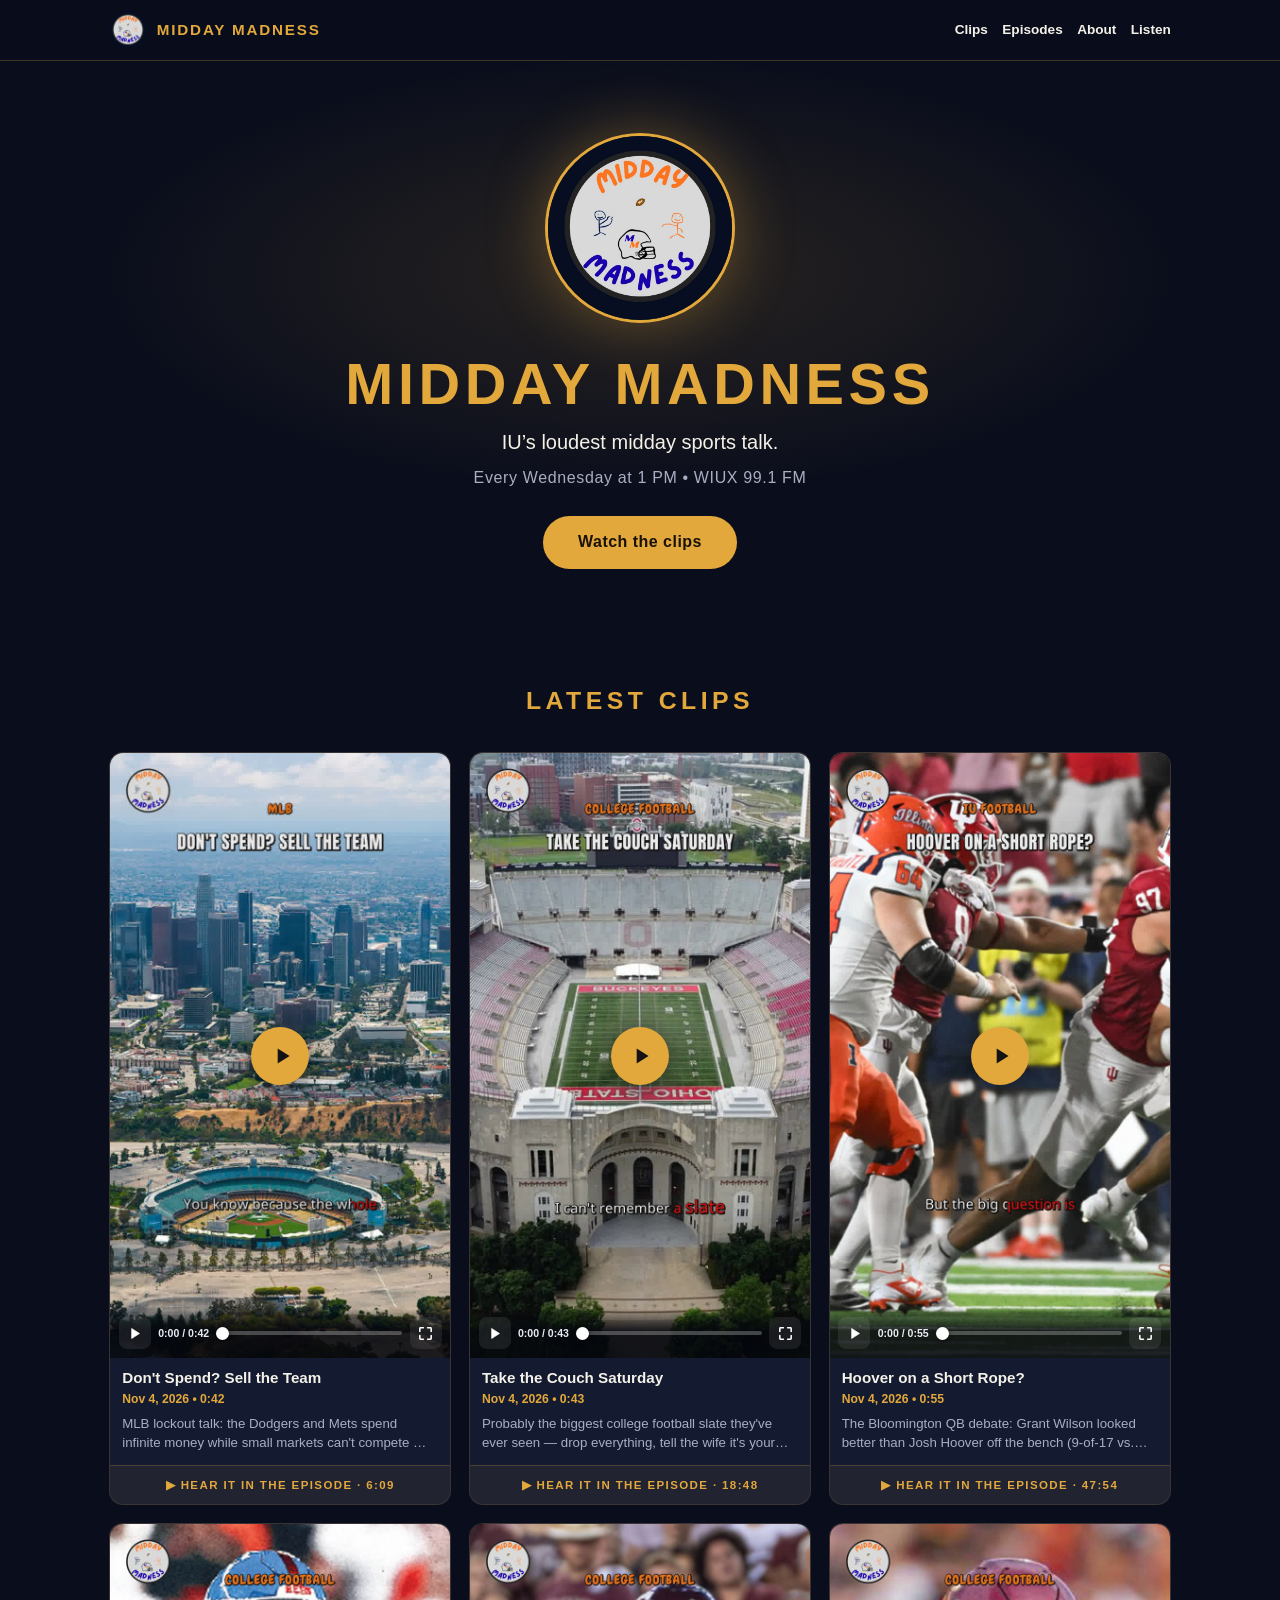
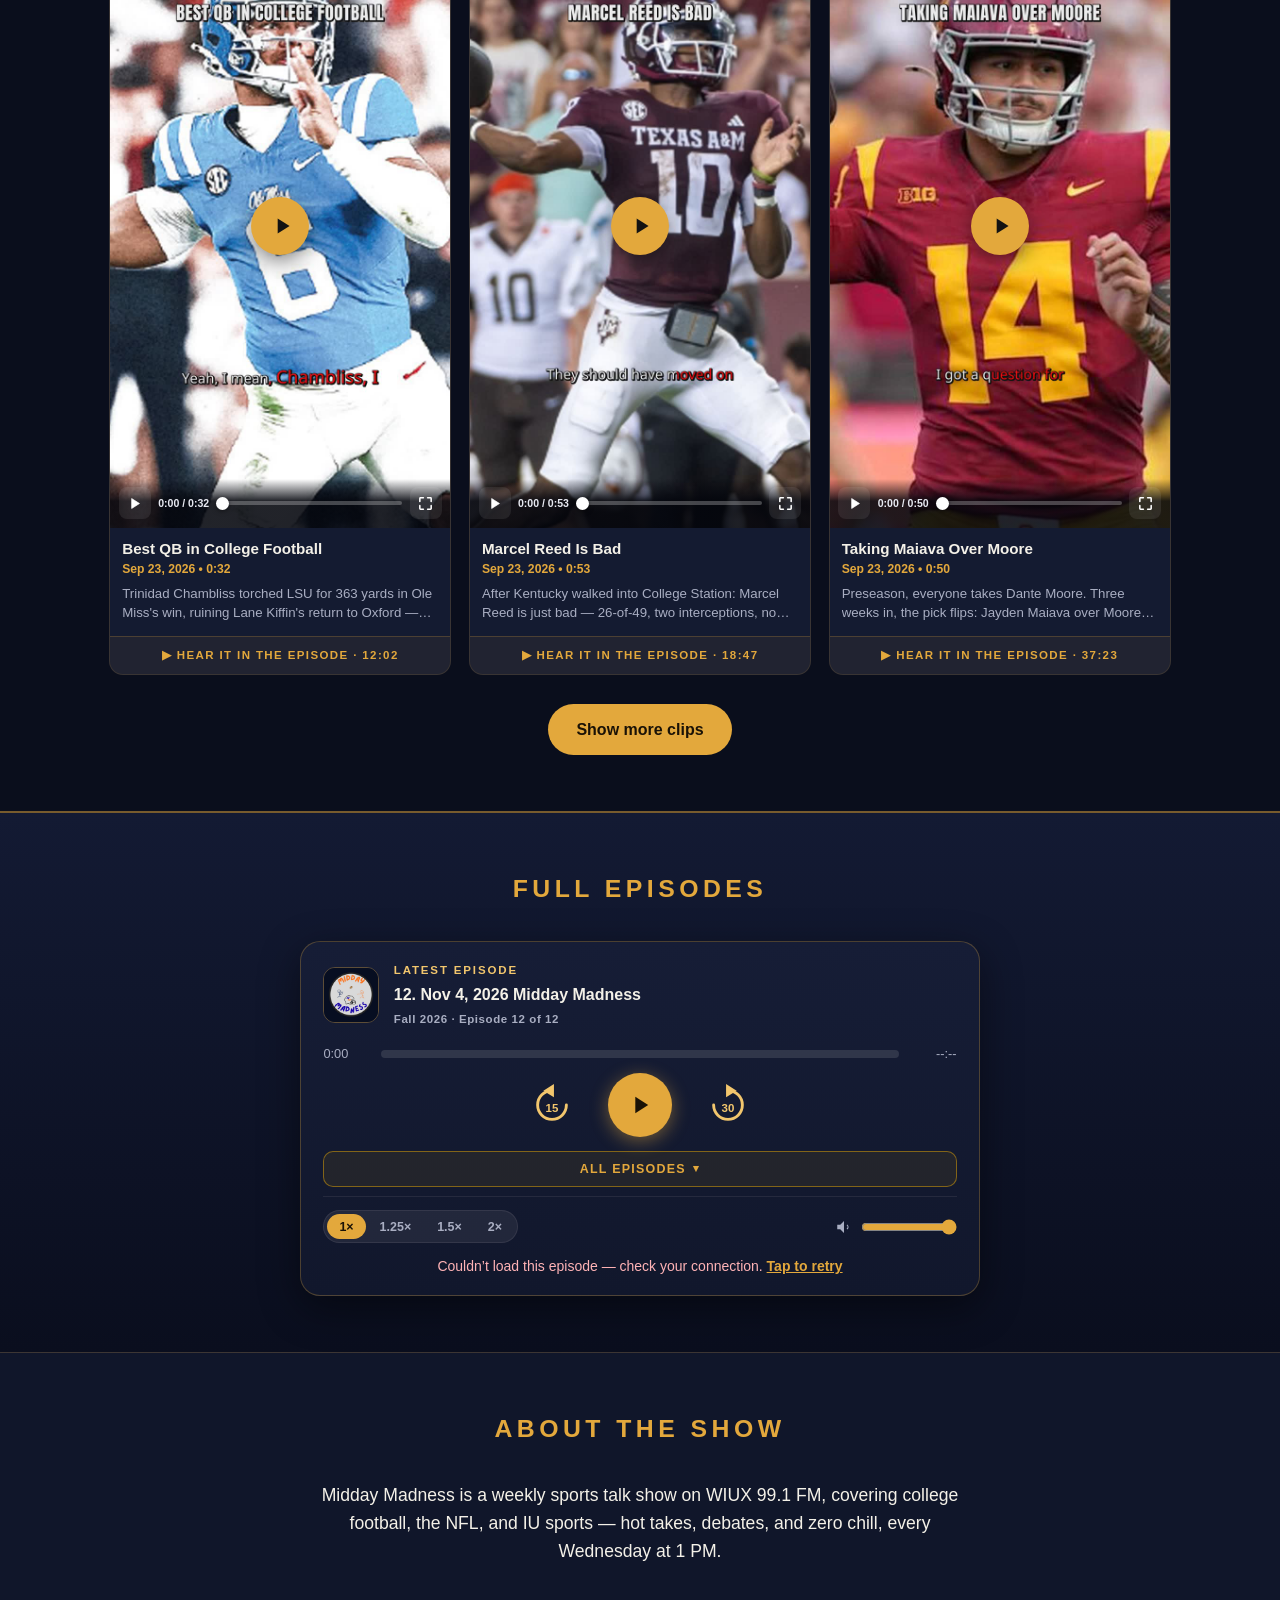
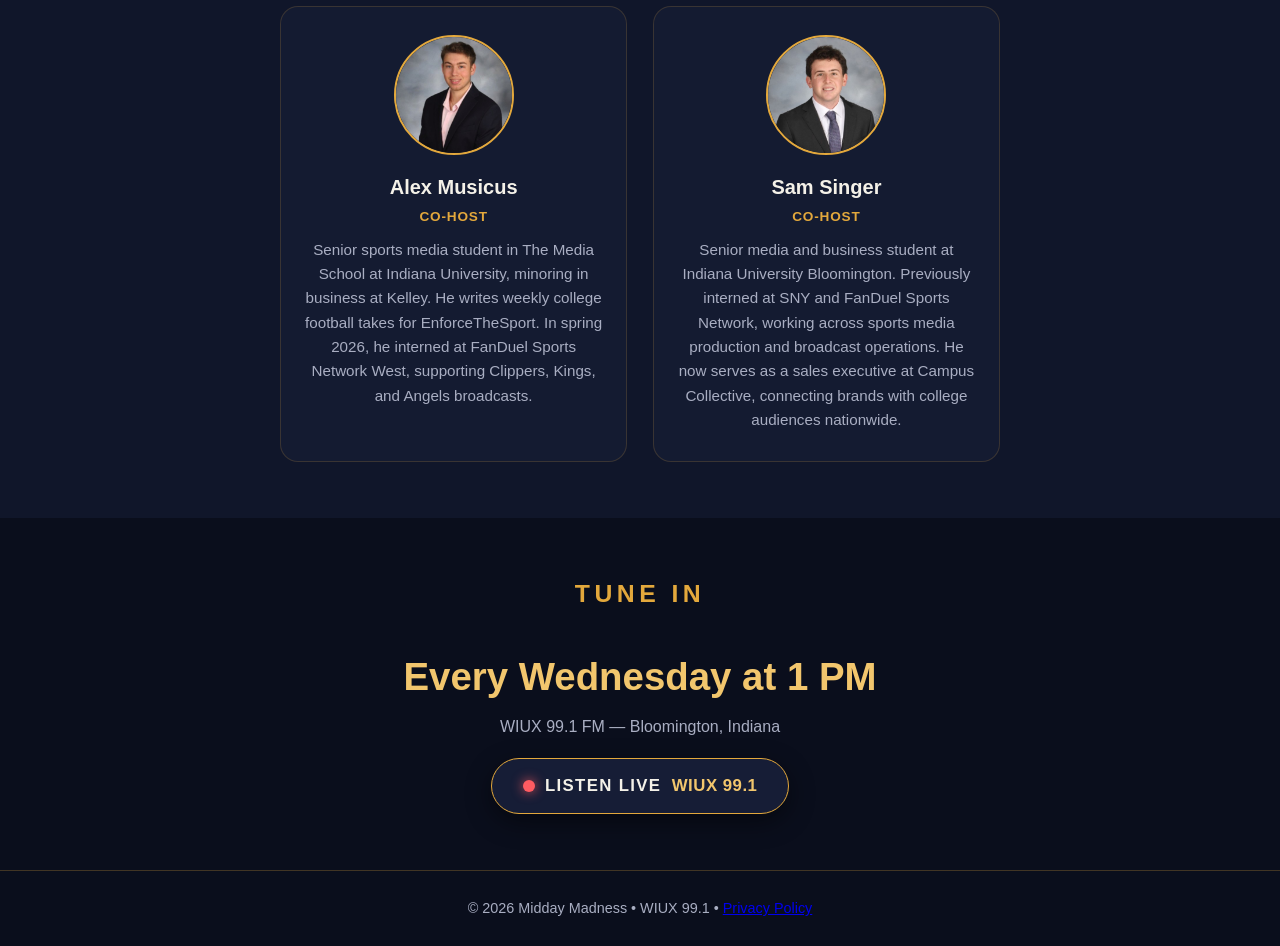
==== index.html @ 9b5592fe "Wire Oct 21 + Oct 28 episodes: player reaches 12 Encodes (56:06 / 55:34, decode-verified) added as e" ====
<!DOCTYPE html>
<html lang="en">
<head>
<meta charset="utf-8">
<meta name="viewport" content="width=device-width, initial-scale=1">
<title>Midday Madness — WIUX 99.1</title>
<meta name="description" content="Midday Madness: IU's midday sports talk show. Every Wednesday at 1 PM on WIUX 99.1 FM.">
<link rel="icon" type="image/jpeg" href="assets/logo.jpg">
<link rel="apple-touch-icon" href="assets/logo.jpg">
<meta name="theme-color" content="#0a0e1c">
<meta property="og:type" content="website">
<meta property="og:site_name" content="Midday Madness">
<meta property="og:title" content="Midday Madness — WIUX 99.1">
<meta property="og:description" content="IU's loudest midday sports talk. Every Wednesday at 1 PM on WIUX 99.1 FM. Watch the latest clips and hear the full episode.">
<meta property="og:url" content="https://midday-madness.vercel.app/">
<meta property="og:image" content="https://midday-madness.vercel.app/assets/og-card.jpg">
<meta property="og:image:width" content="1200">
<meta property="og:image:height" content="630">
<meta property="og:image:alt" content="Midday Madness logo">
<meta name="twitter:card" content="summary_large_image">
<meta name="twitter:title" content="Midday Madness — WIUX 99.1">
<meta name="twitter:description" content="IU's loudest midday sports talk. Every Wednesday at 1 PM on WIUX 99.1 FM.">
<meta name="twitter:image" content="https://midday-madness.vercel.app/assets/og-card.jpg">
<link rel="stylesheet" href="styles.css?v=20261110n">
</head>
<body class="has-banner">
<div id="live-banner" class="live-banner" hidden>
  <div class="live-banner-inner">
  <span class="live-dot" aria-hidden="true"></span>
  <span class="live-text"><strong id="live-banner-label">ON AIR NOW</strong><span id="live-banner-sub">Midday Madness is live — tap to listen</span></span>
  <a class="live-btn" href="live.html">Listen live</a>
  </div>
</div>
<header class="nav">
  <div class="nav-inner">
    <a class="brand" href="#top">
      <img src="assets/logo.jpg" alt="Midday Madness logo">
      <span>MIDDAY MADNESS</span>
    </a>
    <nav>
      <a href="#clips">Clips</a>
      <a href="#episode">Episodes</a>
      <a href="#about">About</a>
      <a href="#listen">Listen</a>
    </nav>
  </div>
</header>

<main id="top">
  <section id="live-hero" class="live-hero" hidden>
    <div class="live-hero-inner">
      <p class="live-kicker"><span class="live-dot" aria-hidden="true"></span><span id="live-hero-label">ON AIR NOW</span></p>
      <h2 id="live-hero-heading">Midday Madness is live</h2>
      <p id="live-hero-sub" class="live-sub">Wednesdays 1&ndash;2 PM ET on WIUX 99.1 FM.</p>
      <a class="listen-live" href="live.html">
        <span class="live-dot" aria-hidden="true"></span>Listen Live<span class="stn">WIUX 99.1</span>
      </a>
      <p class="live-cal"><a id="live-cal-link" href="https://calendar.google.com/calendar/render?action=TEMPLATE&text=Midday%20Madness%20LIVE" target="_blank" rel="noopener">Add Wednesdays 1 PM to your calendar</a></p>
    </div>
  </section>
  <section class="hero">
    <img class="hero-logo" src="assets/logo.jpg" alt="Midday Madness logo">
    <h1>MIDDAY MADNESS</h1>
    <p class="tagline">IU&rsquo;s loudest midday sports talk.</p>
    <p class="schedule">Every Wednesday at 1 PM &bull; WIUX 99.1 FM</p>
    <a class="cta" href="#clips">Watch the clips</a>
  </section>

  <section id="clips" class="clips">
    <h2>LATEST CLIPS</h2>
    <div class="clip-grid" id="clip-grid"></div>
    <p class="clips-empty" id="clips-empty" hidden>Clips are on their way &mdash; check back after Wednesday&rsquo;s show.</p>
    <button type="button" class="show-more" id="clips-more" hidden>Show more clips</button>
  </section>

  <section id="episode" class="episode">
    <h2>FULL EPISODES</h2>
    <div class="player" id="player">
      <audio id="player-audio" preload="metadata" src="assets/episodes/ep-2026-11-04.m4a"></audio>
      <div class="player-head">
        <img class="player-art" src="assets/logo.jpg" alt="Midday Madness logo">
        <div class="player-meta">
          <span class="player-kicker" id="player-kicker">Latest episode</span>
          <span class="player-title" id="player-title">12. Nov 4, 2026 Midday Madness</span>
          <span class="player-sub" id="player-sub">Fall 2026 &middot; Episode 12 of 12</span>
        </div>
      </div>
      <div class="player-scrub">
        <span class="player-time" id="player-current">0:00</span>
        <div class="player-bar" id="player-bar" role="slider" aria-label="Seek" aria-valuemin="0" aria-valuemax="100" aria-valuenow="0" tabindex="0">
          <div class="player-buffered" id="player-buffered"></div>
          <div class="player-progress" id="player-progress"></div>
        </div>
        <span class="player-time" id="player-duration">--:--</span>
      </div>
      <div class="player-controls">
        <button class="player-skip" id="player-back" aria-label="Back 15 seconds">
          <svg viewBox="0 0 48 48" aria-hidden="true">
            <path d="M24 9a15 15 0 1 0 15 15" fill="none" stroke="currentColor" stroke-width="3" stroke-linecap="round"/>
            <path d="M26 2l-11 7 11 7z" fill="currentColor"/>
            <text x="24" y="31" text-anchor="middle" font-size="12" font-weight="800" fill="currentColor">15</text>
          </svg>
        </button>
        <button class="player-play" id="player-toggle" aria-label="Play episode">
          <svg id="icon-play" viewBox="0 0 24 24" width="28" height="28" fill="currentColor"><path d="M8 5v14l11-7z"/></svg>
          <svg id="icon-pause" viewBox="0 0 24 24" width="28" height="28" fill="currentColor" style="display:none"><path d="M6 5h4v14H6zM14 5h4v14h-4z"/></svg>
        </button>
        <button class="player-skip" id="player-fwd" aria-label="Forward 30 seconds">
          <svg viewBox="0 0 48 48" aria-hidden="true">
            <path d="M24 9a15 15 0 1 1-15 15" fill="none" stroke="currentColor" stroke-width="3" stroke-linecap="round"/>
            <path d="M22 2l11 7-11 7z" fill="currentColor"/>
            <text x="24" y="31" text-anchor="middle" font-size="12" font-weight="800" fill="currentColor">30</text>
          </svg>
        </button>
      </div>
      <div class="ep-picker">
        <button type="button" class="ep-allbtn" id="ep-allbtn" aria-expanded="false" aria-controls="ep-sheet">All episodes <span class="ep-chev" aria-hidden="true">&#9662;</span></button>
        <div class="ep-sheet" id="ep-sheet" hidden></div>
      </div>
      <div class="player-tools">
        <div class="player-speeds" role="group" aria-label="Playback speed">
          <button type="button" data-speed="1" class="is-active">1&times;</button>
          <button type="button" data-speed="1.25">1.25&times;</button>
          <button type="button" data-speed="1.5">1.5&times;</button>
          <button type="button" data-speed="2">2&times;</button>
        </div>
        <label class="player-volume">
          <svg viewBox="0 0 24 24" width="18" height="18" fill="currentColor" aria-hidden="true"><path d="M3 9v6h4l5 5V4L7 9H3z"/><path d="M16.5 8.6a4.5 4.5 0 0 1 0 6.8l-1-1.2a2.9 2.9 0 0 0 0-4.4l1-1.2z"/></svg>
          <input type="range" id="player-vol" min="0" max="100" value="100" aria-label="Volume">
        </label>
      </div>
      <p class="player-error" id="player-error" hidden>Couldn&rsquo;t load this episode &mdash; check your connection. <button type="button" id="player-retry">Tap to retry</button></p>
    </div>
  </section>

  <section id="about" class="about">
    <h2>ABOUT THE SHOW</h2>
    <p class="about-lede">Midday Madness is a weekly sports talk show on WIUX 99.1 FM, covering college
    football, the NFL, and IU sports &mdash; hot takes, debates, and zero chill, every Wednesday at 1 PM.</p>
    <div class="hosts">
      <div class="host">
        <img class="host-photo" loading="lazy" decoding="async" src="assets/alex-headshot.jpg" alt="Alex Musicus">
        <h3><a class="host-link" href="https://www.linkedin.com/in/alexander-musicus" target="_blank" rel="noopener">Alex Musicus</a></h3>
        <p class="role">Co-host</p>
        <p class="bio">Senior sports media student in The Media School at Indiana University, minoring in business at Kelley. He writes weekly college football takes for EnforceTheSport. In spring 2026, he interned at FanDuel Sports Network West, supporting Clippers, Kings, and Angels broadcasts.</p>
      </div>
      <div class="host">
        <img class="host-photo" loading="lazy" decoding="async" src="assets/sam-headshot.jpg" alt="Sam Singer">
        <h3><a class="host-link" href="https://www.linkedin.com/in/samuelsinger1029" target="_blank" rel="noopener">Sam Singer</a></h3>
        <p class="role">Co-host</p>
        <p class="bio">Senior media and business student at Indiana University Bloomington. Previously interned at SNY and FanDuel Sports Network, working across sports media production and broadcast operations. He now serves as a sales executive at Campus Collective, connecting brands with college audiences nationwide.</p>
      </div>
    </div>
  </section>

  <section id="listen" class="listen">
    <h2>TUNE IN</h2>
    <p class="big">Every Wednesday at 1 PM</p>
    <p>WIUX 99.1 FM &mdash; Bloomington, Indiana</p>
    <a class="listen-live" href="live.html">
      <span class="live-dot" aria-hidden="true"></span>Listen Live<span class="stn">WIUX 99.1</span>
    </a>
  </section>
</main>

<footer>
  <p>&copy; 2026 Midday Madness &bull; WIUX 99.1 &bull; <a href="privacy.html">Privacy Policy</a></p>
</footer>
<script>
/* ---------- live show mode: countdown from midnight, live 1:00-2:00 PM ET Wednesdays ---------- */
(function () {
  var SHOW_TZ = 'America/Indiana/Indianapolis';
  // Manual override for weeks with no show (holidays, breaks): set true to force
  // live mode on, false to force it off, or leave null for automatic.
  var LIVE_OVERRIDE = null;

  var preview = new URLSearchParams(location.search).get('preview'); // ?preview=live | ?preview=soon
  var banner = document.getElementById('live-banner');
  var hero = document.getElementById('live-hero');
  var bannerLabel = document.getElementById('live-banner-label');
  var bannerSub = document.getElementById('live-banner-sub');
  var heroLabel = document.getElementById('live-hero-label');
  var heroSub = document.getElementById('live-hero-sub');
  var heroHeading = document.getElementById('live-hero-heading');
  var calLink = document.getElementById('live-cal-link');
  var baseTitle = document.title;

  // Point the calendar link at the upcoming show Wednesday (1-2 PM ET), so the
  // date never goes stale. Today counts if it's Wednesday before 2 PM ET.
  (function buildCalLink() {
    if (!calLink) return;
    function etParts(d, opts) {
      var out = {};
      var o = { timeZone: SHOW_TZ, hour12: false };
      for (var k in opts) o[k] = opts[k];
      new Intl.DateTimeFormat('en-US', o).formatToParts(d).forEach(function (p) { out[p.type] = p.value; });
      return out;
    }
    function pad(n) { return (n < 10 ? '0' : '') + n; }
    var target = null, nowMs = Date.now();
    for (var k = 0; k < 8; k++) {
      var cand = new Date(nowMs + k * 86400000);
      var p = etParts(cand, { weekday: 'short', hour: 'numeric', minute: 'numeric' });
      var mins = parseInt(p.hour, 10) * 60 + parseInt(p.minute, 10);
      if (p.weekday === 'Wed' && (k > 0 || mins < 14 * 60)) {
        var ymd = etParts(cand, { year: 'numeric', month: '2-digit', day: '2-digit' });
        target = { y: +ymd.year, m: +ymd.month, d: +ymd.day };
        break;
      }
    }
    if (!target) return;
    // 1 PM ET wall clock -> UTC, accounting for EDT/EST on that date
    var guess = Date.UTC(target.y, target.m - 1, target.d, 17, 0, 0);
    var tp = etParts(new Date(guess), { year: 'numeric', month: '2-digit', day: '2-digit', hour: 'numeric', minute: 'numeric', second: 'numeric' });
    var asUtc = Date.UTC(+tp.year, +tp.month - 1, +tp.day, (+tp.hour) % 24, +tp.minute, +tp.second);
    var offMin = Math.round((asUtc - guess) / 60000);
    var startMs = Date.UTC(target.y, target.m - 1, target.d, 13, 0, 0) - offMin * 60000;
    function fmt(ms) {
      var d = new Date(ms);
      return d.getUTCFullYear() + pad(d.getUTCMonth() + 1) + pad(d.getUTCDate()) +
        'T' + pad(d.getUTCHours()) + pad(d.getUTCMinutes()) + '00Z';
    }
    calLink.href = 'https://calendar.google.com/calendar/render?action=TEMPLATE' +
      '&text=' + encodeURIComponent('Midday Madness LIVE') +
      '&dates=' + fmt(startMs) + '/' + fmt(startMs + 3600000) +
      '&recur=' + encodeURIComponent('RRULE:FREQ=WEEKLY;BYDAY=WE') +
      '&ctz=' + encodeURIComponent(SHOW_TZ) +
      '&details=' + encodeURIComponent("IU's midday sports talk, live on WIUX 99.1 FM.") +
      '&location=' + encodeURIComponent('https://midday-madness.vercel.app');
  })();

  function showParts(d) {
    var out = {};
    new Intl.DateTimeFormat('en-US', {
      timeZone: SHOW_TZ, weekday: 'short', hour: 'numeric', minute: 'numeric', hour12: false
    }).formatToParts(d).forEach(function (p) { out[p.type] = p.value; });
    return { weekday: out.weekday, minutes: parseInt(out.hour, 10) * 60 + parseInt(out.minute, 10) };
  }

  function currentState() {
    if (preview === 'live') return 'live';
    if (preview === 'soon') return 'soon';
    if (LIVE_OVERRIDE === true) return 'live';
    if (LIVE_OVERRIDE === false) return 'off';
    var t = showParts(new Date());
    if (t.weekday !== 'Wed') return 'off';
    if (t.minutes >= 13 * 60 && t.minutes < 14 * 60) return 'live'; // 1:00-2:00 PM ET
    if (t.minutes < 13 * 60) return 'soon';                        // midnight-1:00 PM ET countdown
    return 'off';
  }

  function apply() {
    var s = currentState();
    var on = s !== 'off';
    document.body.classList.toggle('live-now', s === 'live');
    document.body.classList.toggle('live-soon', s === 'soon');
    banner.hidden = !on;
    hero.hidden = !on;
    // Keep the sticky nav below the sticky banner while scrolling.
    var h = 0;
    if (on) { h = Math.ceil(banner.getBoundingClientRect().height); }
    document.documentElement.style.setProperty('--live-banner-h', h + 'px');
    if (s === 'live') {
      bannerLabel.textContent = 'ON AIR NOW';
      bannerSub.textContent = 'Midday Madness is live until 2 PM ET \u2014 tap to listen';
      heroLabel.textContent = 'ON AIR NOW';
      heroHeading.textContent = 'Midday Madness is live';
      heroSub.textContent = 'Midday Madness is live until 2 PM ET on WIUX 99.1 FM.';
      document.title = '\u25CF LIVE: ' + baseTitle;
    } else if (s === 'soon') {
      var totalMins = Math.max(1, 13 * 60 - showParts(new Date()).minutes);
      var hrs = Math.floor(totalMins / 60), mins = totalMins % 60;
      var when = hrs > 0 ? hrs + ' hr ' + mins + ' min' : totalMins + ' minutes';
      bannerLabel.textContent = 'LIVE IN ' + when.toUpperCase();
      bannerSub.textContent = 'Midday Madness on WIUX 99.1 FM';
      heroLabel.textContent = 'STARTING SOON';
      heroHeading.textContent = 'Midday Madness starts soon';
      heroSub.innerHTML = 'Midday Madness goes live <strong>in ' + when + '</strong> on WIUX 99.1 FM.';
      document.title = 'Live in ' + when + ': ' + baseTitle;
    } else {
      document.title = baseTitle;
    }
  }

  apply();
  setInterval(apply, 30000);
  window.addEventListener('resize', apply);
  window.addEventListener('load', apply);
})();
</script>
<script>
// One sound at a time: whenever any clip or the episode player starts,
// pause everything else on the page so two streams never overlap.
document.addEventListener('play', function (e) {
  var started = e.target;
  if (!started || (started.tagName !== 'AUDIO' && started.tagName !== 'VIDEO')) return;
  var media = document.querySelectorAll('audio, video');
  for (var i = 0; i < media.length; i++) {
    if (media[i] !== started && !media[i].paused) {
      try { media[i].pause(); } catch (err) {}
    }
  }
}, true);
</script>
<script>
(function () {
  var audio = document.getElementById('player-audio');
  var toggle = document.getElementById('player-toggle');
  var iconPlay = document.getElementById('icon-play');
  var iconPause = document.getElementById('icon-pause');
  var bar = document.getElementById('player-bar');
  var progress = document.getElementById('player-progress');
  var buffered = document.getElementById('player-buffered');
  var cur = document.getElementById('player-current');
  var dur = document.getElementById('player-duration');
  var back = document.getElementById('player-back');
  var fwd = document.getElementById('player-fwd');
  var speedBtns = document.querySelectorAll('.player-speeds button');
  var vol = document.getElementById('player-vol');

  function fmt(s) {
    if (!isFinite(s) || s < 0) return '--:--';
    s = Math.floor(s);
    var m = Math.floor(s / 60), h = Math.floor(m / 60);
    m = m % 60; s = s % 60;
    var mm = (h ? m : m) + '', ss = (s < 10 ? '0' : '') + s;
    return (h ? h + ':' + (m < 10 ? '0' : '') + m : m) + ':' + ss;
  }
  function setPlaying(playing) {
    iconPlay.style.display = playing ? 'none' : '';
    iconPause.style.display = playing ? '' : 'none';
    toggle.setAttribute('aria-label', playing ? 'Pause episode' : 'Play episode');
  }
  toggle.addEventListener('click', function () {
    if (audio.paused) { audio.play(); } else { audio.pause(); }
  });
  audio.addEventListener('play', function () { setPlaying(true); });
  audio.addEventListener('pause', function () { setPlaying(false); });
  audio.addEventListener('loadedmetadata', function () {
    dur.textContent = fmt(audio.duration);
    bar.setAttribute('aria-valuemax', Math.round(audio.duration));
  });
  audio.addEventListener('timeupdate', function () {
    if (!audio.duration) return;
    var pct = (audio.currentTime / audio.duration) * 100;
    progress.style.width = pct + '%';
    bar.style.setProperty('--knob', pct + '%');
    bar.setAttribute('aria-valuenow', Math.round(audio.currentTime));
    cur.textContent = fmt(audio.currentTime);
  });
  audio.addEventListener('progress', function () {
    if (!audio.duration) return;
    try {
      var b = audio.buffered;
      if (b.length) buffered.style.width = (b.end(b.length - 1) / audio.duration * 100) + '%';
    } catch (e) {}
  });
  function seek(clientX) {
    var r = bar.getBoundingClientRect();
    var ratio = Math.min(1, Math.max(0, (clientX - r.left) / r.width));
    if (audio.duration) audio.currentTime = ratio * audio.duration;
  }
  var scrubbing = false;
  bar.addEventListener('pointerdown', function (e) { scrubbing = true; bar.setPointerCapture(e.pointerId); seek(e.clientX); });
  bar.addEventListener('pointermove', function (e) { if (scrubbing) seek(e.clientX); });
  bar.addEventListener('pointerup', function () { scrubbing = false; });
  bar.addEventListener('keydown', function (e) {
    if (!audio.duration) return;
    if (e.key === 'ArrowRight') audio.currentTime = Math.min(audio.duration, audio.currentTime + 15);
    if (e.key === 'ArrowLeft') audio.currentTime = Math.max(0, audio.currentTime - 15);
  });
  back.addEventListener('click', function () { audio.currentTime = Math.max(0, audio.currentTime - 15); });
  fwd.addEventListener('click', function () {
    if (audio.duration) audio.currentTime = Math.min(audio.duration, audio.currentTime + 30);
  });
  speedBtns.forEach(function (btn) {
    btn.addEventListener('click', function () {
      audio.playbackRate = parseFloat(btn.getAttribute('data-speed'));
      speedBtns.forEach(function (b) { b.classList.toggle('is-active', b === btn); });
    });
  });
  if (vol) vol.addEventListener('input', function () { audio.volume = vol.value / 100; });
})();
</script>
<script>
/* ---------- Phase 5 polish: lock-screen seek actions, loading/error states, keyboard ---------- */
(function () {
  var audio = document.getElementById('player-audio');
  var player = document.getElementById('player');
  var errEl = document.getElementById('player-error');
  var retry = document.getElementById('player-retry');
  if (!audio) return;

  if ('mediaSession' in navigator) {
    var setHandler = function (action, fn) { try { navigator.mediaSession.setActionHandler(action, fn); } catch (e) {} };
    setHandler('play', function () { var p = audio.play(); if (p && p.catch) p.catch(function () {}); });
    setHandler('pause', function () { audio.pause(); });
    setHandler('seekbackward', function (d) { audio.currentTime = Math.max(0, audio.currentTime - ((d && d.seekOffset) || 10)); });
    setHandler('seekforward', function (d) { if (audio.duration) audio.currentTime = Math.min(audio.duration, audio.currentTime + ((d && d.seekOffset) || 10)); });
    setHandler('seekto', function (d) { if (d && typeof d.seekTime === 'number') { try { audio.currentTime = d.seekTime; } catch (e) {} } });
    var lastPos = 0;
    audio.addEventListener('timeupdate', function () {
      var now = Date.now();
      if (now - lastPos < 1000 || !audio.duration || !isFinite(audio.duration)) return;
      lastPos = now;
      try {
        navigator.mediaSession.setPositionState({
          duration: audio.duration,
          playbackRate: audio.playbackRate,
          position: Math.max(0, Math.min(audio.currentTime, audio.duration))
        });
      } catch (e) {}
    });
  }

  function loading(on) { if (player) player.classList.toggle('is-loading', !!on); }
  audio.addEventListener('waiting', function () { loading(true); });
  audio.addEventListener('seeking', function () { loading(true); });
  audio.addEventListener('playing', function () { loading(false); if (errEl) errEl.hidden = true; });
  audio.addEventListener('canplay', function () { loading(false); });
  audio.addEventListener('pause', function () { loading(false); });
  audio.addEventListener('error', function () { loading(false); if (errEl) errEl.hidden = false; }, true);
  if (retry) retry.addEventListener('click', function () {
    if (errEl) errEl.hidden = true;
    var t = audio.currentTime || 0;
    try { audio.load(); } catch (e) {}
    audio.addEventListener('loadedmetadata', function h() {
      audio.removeEventListener('loadedmetadata', h);
      try { audio.currentTime = t; } catch (e) {}
      var p = audio.play(); if (p && p.catch) p.catch(function () {});
    });
  });

  var playerVisible = true;
  if ('IntersectionObserver' in window && player) {
    playerVisible = false;
    new IntersectionObserver(function (es) { playerVisible = es[0].isIntersecting; }, { threshold: 0.2 }).observe(player);
  }
  document.addEventListener('keydown', function (e) {
    if (!playerVisible || e.metaKey || e.ctrlKey || e.altKey) return;
    var t = e.target;
    if (!t || t.tagName === 'INPUT' || t.tagName === 'TEXTAREA' || t.tagName === 'SELECT' || t.isContentEditable) return;
    if (t.id === 'player-bar') return; /* the scrub bar keeps its own arrow keys */
    if (e.key === ' ' && t.tagName !== 'BUTTON' && t.tagName !== 'A') {
      e.preventDefault();
      if (audio.paused) { var p = audio.play(); if (p && p.catch) p.catch(function () {}); } else audio.pause();
    } else if (e.key === 'ArrowRight' && audio.duration) {
      e.preventDefault();
      audio.currentTime = Math.min(audio.duration, audio.currentTime + 10);
    } else if (e.key === 'ArrowLeft') {
      e.preventDefault();
      audio.currentTime = Math.max(0, audio.currentTime - 10);
    }
  });
})();
</script>
<script>
/* ---------- Phase 1: data-driven clips grid + jump-to-moment ---------- */
(function () {
  var PAGE = 6;
  var grid = document.getElementById('clip-grid');
  var moreBtn = document.getElementById('clips-more');
  var emptyMsg = document.getElementById('clips-empty');
  var audio = document.getElementById('player-audio');
  var pTitle = document.getElementById('player-title');
  var pKicker = document.getElementById('player-kicker');
  var clips = [], episodes = {}, shown = 0, currentEp = null;
  var epList = [], epIdx = -1;
  var pSub = document.getElementById('player-sub');
  var allBtn = document.getElementById('ep-allbtn');
  var sheet = document.getElementById('ep-sheet');

  function seasonOf(dateStr) {
    var y = +dateStr.slice(0, 4), m = +dateStr.slice(5, 7);
    if (m >= 8) return 'Fall ' + y;
    if (m <= 5) return 'Spring ' + y;
    return 'Summer ' + y;
  }
  function syncPicker() {
    if (epIdx < 0 || !epList.length) return;
    var ep = epList[epIdx];
    if (pSub) pSub.textContent = seasonOf(ep.date) + ' \u00B7 Episode ' + (epIdx + 1) + ' of ' + epList.length;
    if (sheet) {
      sheet.querySelectorAll('.ep-row').forEach(function (r) {
        r.classList.toggle('now', r.getAttribute('data-date') === ep.date);
      });
    }
  }
  function buildSheet() {
    if (!sheet) return;
    var groups = {}, order = [];
    epList.forEach(function (ep, i) {
      var g = seasonOf(ep.date);
      if (!groups[g]) { groups[g] = []; order.push(g); }
      groups[g].push({ ep: ep, n: i + 1 });
    });
    order.reverse(); // newest season first
    var html = '';
    order.forEach(function (g) {
      html += '<div class="ep-season">' + esc(g) + '</div>';
      groups[g].slice().reverse().forEach(function (it) {
        var d = new Date(it.ep.date + 'T12:00:00');
        var wd = ['Sun', 'Mon', 'Tue', 'Wed', 'Thu', 'Fri', 'Sat'][d.getDay()];
        var title = (it.ep.title || it.ep.label).replace(/^\d+\.\s*/, '');
        html += '<button type="button" class="ep-row" data-date="' + it.ep.date + '">' +
          '<span class="ep-badge">EP ' + it.n + '</span>' +
          '<span class="ep-rmain"><span class="ep-rtitle">' + esc(title) + '</span></span>' +
          '<span class="ep-rtime">' + fmtDur(it.ep.durationSec || 0) + '</span>' +
          '<span class="ep-rplay" aria-hidden="true">\u25B6</span></button>';
      });
    });
    sheet.innerHTML = html;
    sheet.querySelectorAll('.ep-row').forEach(function (r) {
      r.addEventListener('click', function () {
        loadEpisode(r.getAttribute('data-date'), null, true);
        toggleSheet(false);
        var p = document.getElementById('player');
        if (p && p.scrollIntoView) p.scrollIntoView({ block: 'nearest' });
      });
    });
    syncPicker();
  }
  function toggleSheet(force) {
    if (!sheet || !allBtn) return;
    var open = typeof force === 'boolean' ? force : sheet.hidden;
    sheet.hidden = !open;
    allBtn.setAttribute('aria-expanded', open ? 'true' : 'false');
    allBtn.classList.toggle('open', open);
  }
  if (allBtn) allBtn.addEventListener('click', function () { toggleSheet(); });

  function fmtDur(s) { var m = Math.floor(s / 60), ss = s % 60; return m + ':' + (ss < 10 ? '0' : '') + ss; }
  function esc(s) { return String(s).replace(/[&<>"]/g, function (c) { return { '&': '&amp;', '<': '&lt;', '>': '&gt;', '"': '&quot;' }[c]; }); }

  function setEpMediaSession(title) {
    if (!('mediaSession' in navigator) || !window.MediaMetadata) return;
    try {
      navigator.mediaSession.metadata = new MediaMetadata({
        title: title,
        artist: 'Midday Madness \u00B7 WIUX 99.1 FM',
        album: 'Midday Madness',
        artwork: [{ src: new URL('assets/logo.jpg', location.href).href, sizes: '512x512', type: 'image/jpeg' }]
      });
    } catch (e) {}
  }

  var loadToken = 0;

  /* Phase 5.2: resume where you left off. Explicit seeks (clip jumps,
     ?t= shared links) always win over a saved position. */
  var POS_KEY = 'mm_ep_pos_v1';
  var posMap = {};
  try { posMap = JSON.parse(localStorage.getItem(POS_KEY) || '{}') || {}; } catch (e) { posMap = {}; }
  function persistPos() { try { localStorage.setItem(POS_KEY, JSON.stringify(posMap)); } catch (e) {} }
  function savePos() {
    if (!currentEp || !audio.duration || !isFinite(audio.duration)) return;
    var tPos = Math.floor(audio.currentTime);
    if (tPos > 5 && tPos < audio.duration - 10) posMap[currentEp] = tPos; else delete posMap[currentEp];
    persistPos();
  }
  var lastPosSave = 0;
  audio.addEventListener('timeupdate', function () {
    var now = Date.now();
    if (now - lastPosSave >= 5000) { lastPosSave = now; savePos(); }
  });
  audio.addEventListener('pause', savePos);
  audio.addEventListener('ended', function () {
    if (currentEp) { delete posMap[currentEp]; persistPos(); }
  });
  function resumeTarget(ep) {
    var s = posMap[ep.date];
    if (typeof s !== 'number' || !ep.durationSec) return null;
    return (s > 5 && s < ep.durationSec * 0.9) ? s : null;
  }
  function loadEpisode(date, seekSec, autoplay) {
    var ep = episodes[date];
    if (!ep || !ep.audioFile) return false;
    var isCurrent = currentEp === date && audio.src.indexOf(ep.audioFile) !== -1;
    var token = ++loadToken;
    function go() {
      if (token !== loadToken) return; // a newer switch superseded this one
      if (typeof seekSec === 'number') { try { audio.currentTime = seekSec; } catch (e) {} }
      else {
        var rt = resumeTarget(ep);
        if (rt) { try { audio.currentTime = rt; } catch (e) {} }
      }
      if (autoplay) { var p = audio.play(); if (p && p.catch) p.catch(function () {}); }
    }
    currentEp = date;
    epIdx = epList.findIndex(function (e) { return e.date === date; });
    syncPicker();
    try {
      var u = new URL(location.href);
      u.searchParams.set('ep', date);
      if (typeof seekSec === 'number') u.searchParams.set('t', seekSec); else u.searchParams.delete('t');
      history.replaceState(null, '', u);
    } catch (e) {}
    var label = ep.title || (ep.label + ' \u2014 the full episode');
    if (pTitle) pTitle.textContent = label;
    setEpMediaSession(label);
    if (pKicker) pKicker.textContent = (typeof seekSec === 'number') ? 'Jumped to ' + fmtDur(seekSec) + ' from a clip' : 'Full episode';
    if (isCurrent) { go(); }
    else {
      // Reset the readouts immediately so a slow load never shows the old episode's times.
      var curEl = document.getElementById('player-current');
      var durEl = document.getElementById('player-duration');
      var progEl = document.getElementById('player-progress');
      if (curEl) curEl.textContent = '0:00';
      if (durEl) durEl.textContent = '--:--';
      if (progEl) progEl.style.width = '0%';
      audio.src = ep.audioFile;
      if (audio.readyState >= 1) go();
      else audio.addEventListener('loadedmetadata', function h() { audio.removeEventListener('loadedmetadata', h); go(); });
    }
    return true;
  }
  window.MM_loadEpisode = loadEpisode;

  function card(clip) {
    var art = document.createElement('article');
    art.className = 'clip-card';
    art.innerHTML =
       '<div class="clip-media">' +
       '<video playsinline preload="none" data-poster="' + esc(clip.poster) + '" data-src="' + esc(clip.file) + '"></video>' +
       '<button type="button" class="cv-bigplay" aria-label="Play clip"><svg viewBox="0 0 24 24" aria-hidden="true"><path d="M8 5v14l11-7z"/></svg></button>' +
       '<div class="cv-bar">' +
       '<button type="button" class="cv-btn cv-toggle" aria-label="Play or pause"><svg class="ic-play" viewBox="0 0 24 24" aria-hidden="true"><path d="M8 5v14l11-7z"/></svg><svg class="ic-pause" viewBox="0 0 24 24" aria-hidden="true"><path d="M7 5h4v14H7zM13 5h4v14h-4z"/></svg></button>' +
       '<span class="cv-time">0:00 / ' + fmtDur(clip.durationSec) + '</span>' +
       '<input type="range" class="cv-seek" min="0" max="1000" value="0" aria-label="Seek">' +
       '<button type="button" class="cv-btn cv-fs" aria-label="Fullscreen"><svg viewBox="0 0 24 24" aria-hidden="true"><path d="M4 9V5a1 1 0 0 1 1-1h4M15 4h4a1 1 0 0 1 1 1v4M20 15v4a1 1 0 0 1-1 1h-4M9 20H5a1 1 0 0 1-1-1v-4" fill="none" stroke-width="2.2" stroke-linecap="round"/></svg></button>' +
       '</div></div>' +
      '<div class="clip-body"><h3>' + esc(clip.title) + '</h3>' +
      '<p class="meta">' + esc(clip.episodeLabel) + ' &bull; ' + fmtDur(clip.durationSec) + '</p>' +
      '<p class="blurb">' + esc(clip.blurb || '') + '</p></div>' +
      '<button type="button" class="strip-btn" data-ep="' + esc(clip.episodeDate) + '" data-t="' + clip.startSec + '"' +
      ' aria-label="Play the ' + esc(clip.episodeLabel) + ' episode at ' + esc(clip.timestampLabel) + '">\u25B6 <span class="strip-long">HEAR IT IN THE EPISODE &middot; </span>' + esc(clip.timestampLabel) + '</button>';
    wireClipControls(art, clip);
    return art;
  }

  function wireClipControls(art, clip) {
    var media = art.querySelector('.clip-media');
    var video = art.querySelector('video');
    var big = art.querySelector('.cv-bigplay');
    var toggle = art.querySelector('.cv-toggle');
    var seek = art.querySelector('.cv-seek');
    var timeEl = art.querySelector('.cv-time');
    var fsBtn = art.querySelector('.cv-fs');
    var hideTimer = null;
    function ensureSrc() {
      if (!video.src && video.dataset.src) { video.poster = video.dataset.poster || ''; video.src = video.dataset.src; }
    }
    function dur() { return video.duration || clip.durationSec || 0; }
    function togglePlay() {
      ensureSrc();
      if (video.paused) { var p = video.play(); if (p && p.catch) p.catch(function () {}); }
      else video.pause();
    }
    function showBar() {
      media.classList.remove('cv-hide');
      if (hideTimer) clearTimeout(hideTimer);
      if (!video.paused) hideTimer = setTimeout(function () { media.classList.add('cv-hide'); }, 2600);
    }
    video.addEventListener('click', togglePlay);
    big.addEventListener('click', togglePlay);
    toggle.addEventListener('click', function (e) { e.stopPropagation(); togglePlay(); });
    video.addEventListener('play', function () { media.classList.add('cv-playing'); showBar(); });
    video.addEventListener('pause', function () { media.classList.remove('cv-playing', 'cv-hide'); if (hideTimer) clearTimeout(hideTimer); });
    video.addEventListener('ended', function () { media.classList.remove('cv-playing', 'cv-hide'); });
    video.addEventListener('timeupdate', function () {
      var d = dur(); if (!d) return;
      var pct = Math.round(video.currentTime / d * 1000);
      if (document.activeElement !== seek) seek.value = pct;
      seek.style.background = 'linear-gradient(90deg, var(--gold) ' + (pct / 10) + '%, rgba(255,255,255,.25) ' + (pct / 10) + '%)';
      timeEl.textContent = fmtDur(Math.floor(video.currentTime)) + ' / ' + fmtDur(Math.floor(d));
    });
    seek.addEventListener('input', function () {
      var d = dur(); if (!d) return;
      video.currentTime = seek.value / 1000 * d;
    });
    media.addEventListener('pointermove', showBar);
    media.addEventListener('touchstart', showBar, { passive: true });
    fsBtn.addEventListener('click', function (e) {
      e.stopPropagation(); ensureSrc();
      if (media.requestFullscreen) { if (document.fullscreenElement) document.exitFullscreen(); else media.requestFullscreen().catch(function () {}); }
      else if (video.webkitEnterFullscreen) video.webkitEnterFullscreen();
      else fsBtn.style.display = 'none';
    });
  }
  var lazyIO = ('IntersectionObserver' in window) ? new IntersectionObserver(function (entries) {
    entries.forEach(function (en) {
      if (!en.isIntersecting) return;
      var v = en.target;
      lazyIO.unobserve(v);
      if (v.dataset.poster) v.poster = v.dataset.poster;
      if (v.dataset.src) { v.src = v.dataset.src; v.preload = 'metadata'; }
    });
  }, { rootMargin: '600px' }) : null;
  function lazyWatch(scope) {
    scope.querySelectorAll('video[data-src]').forEach(function (v) {
      if (lazyIO) lazyIO.observe(v);
      else { v.poster = v.dataset.poster || ''; v.src = v.dataset.src; }
    });
  }
  function renderMore() {
    var frag = document.createDocumentFragment();
    var next = Math.min(shown + PAGE, clips.length);
    for (var i = shown; i < next; i++) frag.appendChild(card(clips[i]));
    shown = next;
    grid.appendChild(frag);
    lazyWatch(grid);
    moreBtn.hidden = shown >= clips.length;
  }
  grid.addEventListener('click', function (e) {
    var btn = e.target.closest ? e.target.closest('.strip-btn') : null;
    if (!btn) return;
    var t = parseInt(btn.getAttribute('data-t'), 10);
    if (loadEpisode(btn.getAttribute('data-ep'), t, true)) {
      document.getElementById('episode').scrollIntoView({ behavior: 'smooth', block: 'start' });
      var url = new URL(location.href);
      url.searchParams.set('ep', btn.getAttribute('data-ep'));
      url.searchParams.set('t', t);
      history.replaceState(null, '', url);
    }
  });
  moreBtn.addEventListener('click', renderMore);

  function init(clipsData, epsData) {
    clips = clipsData.slice().sort(function (a, b) { return b.episodeDate.localeCompare(a.episodeDate) || a.startSec - b.startSec; });
    epsData.forEach(function (ep) { episodes[ep.date] = ep; });
    epList = epsData.filter(function (ep) { return ep.audioFile; })
      .sort(function (a, b) { return a.date.localeCompare(b.date); });
    if (!clips.length) { emptyMsg.hidden = false; return; }
    renderMore();
    buildSheet();
    var q = new URLSearchParams(location.search);
    var ep = q.get('ep'), t = parseInt(q.get('t'), 10);
    if (ep && episodes[ep]) loadEpisode(ep, isNaN(t) ? 0 : t, false);
    else if (epList.length) {
      currentEp = epList[epList.length - 1].date;
      epIdx = epList.length - 1;
      syncPicker();
      var latest = epList[epList.length - 1];
      if (pTitle && latest.title) pTitle.textContent = latest.title;
      if (latest.title) setEpMediaSession(latest.title);
      var rt0 = resumeTarget(latest);
      if (rt0) {
        var applyResume = function () {
          if (audio.currentTime > 2) return; /* listener already started/seeked on their own */
          try { audio.currentTime = rt0; } catch (e) {}
        };
        if (audio.readyState >= 1) applyResume();
        else audio.addEventListener('loadedmetadata', function h2() { audio.removeEventListener('loadedmetadata', h2); applyResume(); });
      }
    }
  }
  Promise.all([
    fetch('data/clips.json').then(function (r) { return r.json(); }),
    fetch('data/episodes.json').then(function (r) { return r.json(); })
  ]).then(function (res) { init(res[0], res[1]); })
    .catch(function () { emptyMsg.hidden = false; });
})();
</script>
</body>
</html>
---- styles.css ----
:root {
  --navy: #0a0e1c;
  --navy-2: #10162a;
  --gold: #e3a83c;
  --gold-soft: #f2c66d;
  --text: #f4f1e8;
  --muted: #a9aec2;
  --card: #141b31;
}

* { box-sizing: border-box; margin: 0; padding: 0; }

html { scroll-behavior: smooth; }

body {
  background: var(--navy);
  color: var(--text);
  font-family: -apple-system, BlinkMacSystemFont, "Segoe UI", Inter, Helvetica, Arial, sans-serif;
  line-height: 1.6;
}

/* ---------- nav ---------- */
.nav {
  position: sticky; top: 0; z-index: 50;
  background: rgba(10, 14, 28, 0.92);
  backdrop-filter: blur(8px);
  border-bottom: 1px solid rgba(227, 168, 60, 0.25);
}
.nav-inner {
  max-width: 1100px; margin: 0 auto; padding: 0.7rem 1.2rem;
  display: flex; align-items: center; justify-content: space-between;
}
.brand { display: flex; align-items: center; gap: 0.6rem; text-decoration: none; }
.brand img { width: 38px; height: 38px; border-radius: 50%; object-fit: cover; }
.brand span { color: var(--gold); font-weight: 800; letter-spacing: 0.12em; font-size: 0.95rem; white-space: nowrap; }
.nav nav { display: flex; gap: 0.9rem; }
.nav nav a { color: var(--text); text-decoration: none; font-weight: 600; font-size: 0.85rem; white-space: nowrap; }
.nav nav a:hover { color: var(--gold); }
@media (max-width: 520px) {
  .nav-inner { padding: 0.7rem 0.8rem; }
  .brand img { width: 30px; height: 30px; }
  .brand span { font-size: 0.78rem; letter-spacing: 0.08em; }
  .nav nav { gap: 0.65rem; }
  .nav nav a { font-size: 0.78rem; }
}

/* ---------- hero ---------- */
.hero {
  text-align: center;
  padding: 4.5rem 1.2rem 3.5rem;
  background: radial-gradient(ellipse 70% 55% at 50% 38%, rgba(227, 168, 60, 0.14), transparent 70%);
}
.hero-logo {
  width: 190px; height: 190px; border-radius: 50%; object-fit: cover;
  border: 3px solid var(--gold);
  box-shadow: 0 0 60px rgba(227, 168, 60, 0.35);
  margin-bottom: 1.4rem;
}
.hero h1 {
  color: var(--gold); font-size: clamp(2.2rem, 7vw, 3.6rem);
  letter-spacing: 0.08em; font-weight: 900; line-height: 1.1;
}
.tagline { font-size: 1.25rem; margin-top: 0.6rem; color: var(--text); font-weight: 500; }
.schedule { color: var(--muted); margin-top: 0.4rem; letter-spacing: 0.04em; }
.cta {
  display: inline-block; margin-top: 1.6rem;
  background: var(--gold); color: #1a1206;
  font-weight: 800; letter-spacing: 0.03em;
  padding: 0.85rem 2.2rem; border-radius: 999px; text-decoration: none;
  transition: transform 0.15s ease, box-shadow 0.15s ease;
}
.cta:hover { transform: translateY(-2px); box-shadow: 0 8px 24px rgba(227, 168, 60, 0.4); }

/* ---------- sections ---------- */
section { max-width: 1100px; margin: 0 auto; padding: 3.5rem 1.2rem; }
section h2 {
  color: var(--gold); letter-spacing: 0.18em; font-size: 1.55rem;
  font-weight: 800; text-align: center; margin-bottom: 2rem;
}

/* ---------- clips ---------- */
.clip-grid {
  display: grid; gap: 1rem;
  grid-template-columns: repeat(2, 1fr);
}
@media (min-width: 900px) { .clip-grid { grid-template-columns: repeat(3, 1fr); gap: 1.1rem; } }
.clip-card {
  background: var(--card); border-radius: 14px; overflow: hidden;
  border: 1px solid rgba(227, 168, 60, 0.18);
  display: flex; flex-direction: column;
}
.clip-card video {
  width: 100%; aspect-ratio: 9 / 16; display: block; background: #000;
  object-fit: contain;
}
.clip-body { padding: 0.65rem 0.75rem 0.8rem; }
.clip-body h3 { font-size: 0.95rem; line-height: 1.3; margin-bottom: 0.1rem; }
.clip-body .meta { color: var(--gold); font-weight: 700; font-size: 0.76rem; margin-bottom: 0.3rem; }
.clip-body .blurb {
  color: var(--muted); font-size: 0.83rem; line-height: 1.45;
  display: -webkit-box; -webkit-line-clamp: 2; -webkit-box-orient: vertical; overflow: hidden;
}
@media (max-width: 640px) { .clip-body .blurb { display: none; } }
.strip-btn {
  margin-top: auto; display: block; width: 100%; cursor: pointer;
  border: none; border-top: 1px solid rgba(227, 168, 60, 0.22);
  background: rgba(227, 168, 60, 0.06); color: var(--gold);
  font: inherit; font-size: 0.72rem; font-weight: 800; letter-spacing: 0.12em;
  padding: 0.6rem 0.4rem; text-align: center;
}
.strip-btn:hover { background: rgba(227, 168, 60, 0.16); }
.strip-btn:active { transform: scale(0.99); }
@media (max-width: 640px) { .strip-btn .strip-long { display: none; } }
.show-more {
  display: block; margin: 1.8rem auto 0; cursor: pointer;
  background: var(--gold); color: #1a1206; border: none; border-radius: 999px;
  font: inherit; font-weight: 800; padding: 0.8rem 1.8rem;
}
.show-more:hover { filter: brightness(1.08); }
.clips-empty { text-align: center; color: var(--muted); }
.player-sub { font-size: 0.72rem; font-weight: 600; letter-spacing: 0.05em; color: var(--muted); }

/* P5 episode picker: All-episodes toggle + season-grouped sheet */
.ep-picker { margin: 0.35rem 0 0.55rem; }
.ep-allbtn {
  width: 100%; padding: 0.62rem 0.8rem; border-radius: 10px; cursor: pointer;
  border: 1px solid rgba(245, 179, 1, 0.45); background: rgba(245, 179, 1, 0.07);
  color: var(--gold); font-weight: 800; font-size: 0.78rem; letter-spacing: 0.1em; text-transform: uppercase;
  display: flex; align-items: center; justify-content: center; gap: 0.45rem;
}
.ep-allbtn:hover { background: rgba(245, 179, 1, 0.14); }
.ep-chev { display: inline-block; transition: transform 0.2s ease; font-size: 0.7rem; }
.ep-allbtn.open .ep-chev { transform: rotate(180deg); }
.ep-sheet {
  margin-top: 0.6rem; border: 1px solid var(--line, rgba(255,255,255,.09)); border-radius: 12px;
  overflow-y: auto; max-height: 372px; background: rgba(255,255,255,0.02);
  scrollbar-width: thin; scrollbar-color: rgba(245,179,1,.4) transparent;
}
.ep-sheet::-webkit-scrollbar { width: 5px; }
.ep-sheet::-webkit-scrollbar-thumb { background: rgba(245,179,1,.4); border-radius: 3px; }
.ep-sheet::-webkit-scrollbar-track { background: transparent; }
.ep-season {
  padding: 0.55rem 0.85rem 0.3rem; font-size: 0.62rem; letter-spacing: 0.15em; font-weight: 800;
  color: var(--gold); text-transform: uppercase;
}
.ep-row {
  display: flex; align-items: center; gap: 0.65rem; width: 100%; text-align: left; cursor: pointer;
  padding: 0.58rem 0.85rem; background: none; border: none; border-top: 1px solid rgba(255,255,255,0.06);
  color: var(--ink, #e8eaf2); font: inherit;
}
.ep-row:hover { background: rgba(255,255,255,0.045); }
.ep-row.now { background: rgba(245, 179, 1, 0.09); }
.ep-badge {
  flex: 0 0 auto; font-size: 0.6rem; font-weight: 800; letter-spacing: 0.05em;
  color: #131313; background: var(--muted); border-radius: 5px; padding: 0.2rem 0.36rem;
}
.ep-row.now .ep-badge { background: var(--gold); }
.ep-rmain { flex: 1 1 auto; min-width: 0; display: flex; flex-direction: column; gap: 0.08rem; }
.ep-rdate { font-size: 0.64rem; color: var(--muted); font-weight: 700; letter-spacing: 0.06em; text-transform: uppercase; }
.ep-rtitle { font-size: 0.88rem; font-weight: 700; white-space: nowrap; overflow: hidden; text-overflow: ellipsis; }
.ep-rtime { flex: 0 0 auto; font-size: 0.7rem; color: var(--muted); font-variant-numeric: tabular-nums; }
.ep-rplay { flex: 0 0 auto; color: var(--gold); font-size: 0.8rem; }

/* ---------- about ---------- */
.about { background: var(--navy-2); max-width: none; }
.about > * { max-width: 1100px; margin-left: auto; margin-right: auto; }
.about-lede { text-align: center; max-width: 640px; margin: 0 auto 2.5rem; color: var(--text); font-size: 1.1rem; }
.hosts { display: grid; gap: 1.6rem; grid-template-columns: 1fr; max-width: 720px; }
@media (min-width: 640px) { .hosts { grid-template-columns: 1fr 1fr; } }
.host {
  background: var(--card); border-radius: 18px; padding: 1.8rem 1.4rem; text-align: center;
  border: 1px solid rgba(227, 168, 60, 0.18);
}
.host-photo {
  width: 120px; height: 120px; border-radius: 50%; margin: 0 auto 1rem;
  display: flex; align-items: center; justify-content: center;
  border: 2px dashed rgba(227, 168, 60, 0.5); color: var(--muted); font-size: 0.75rem;
  text-align: center; padding: 0.5rem;
}
.host h3 { font-size: 1.25rem; }
.host-link { color: inherit; text-decoration: none; }
.host-link:hover { color: var(--gold); text-decoration: underline; }
.host .role { color: var(--gold); font-weight: 700; font-size: 0.85rem; letter-spacing: 0.06em; text-transform: uppercase; margin: 0.2rem 0 0.6rem; }
.host .bio { color: var(--muted); font-size: 0.95rem; }

img.host-photo {
  border: 2px solid var(--gold); object-fit: cover; display: block; padding: 0;
}

/* ---------- full episode ---------- */
/* Full-episodes band: full-bleed darker chapter break so leaving the
   clips grid feels like entering a different room — the episode player. */
.episode {
  text-align: center;
  max-width: none;
  padding-left: max(1.2rem, calc(50% - 550px));
  padding-right: max(1.2rem, calc(50% - 550px));
  background: linear-gradient(180deg, #131a33 0%, #0a0e1e 100%);
  border-top: 2px solid rgba(227, 168, 60, 0.5);
  border-bottom: 1px solid rgba(227, 168, 60, 0.2);
}
.episode audio { width: 100%; max-width: 640px; }

.player {
  background: linear-gradient(180deg, #161d36, #11172c);
  border: 1px solid rgba(227, 168, 60, 0.28);
  border-radius: 20px;
  padding: 1.2rem 1.4rem 1.1rem;
  max-width: 680px; margin: 0 auto;
  box-shadow: 0 12px 40px rgba(0, 0, 0, 0.45);
  text-align: left;
}
.player-head {
  display: flex; align-items: center; gap: 0.9rem;
  margin-bottom: 1rem;
}
.player-art {
  width: 56px; height: 56px; border-radius: 12px; object-fit: cover;
  border: 1px solid rgba(227, 168, 60, 0.35); flex: 0 0 auto;
}
.player-meta { display: flex; flex-direction: column; gap: 0.15rem; min-width: 0; }
.player-kicker {
  font-size: 0.72rem; letter-spacing: 0.16em; text-transform: uppercase;
  color: var(--gold-soft); font-weight: 800;
}
.player-title {
  font-weight: 700; color: var(--text);
  white-space: nowrap; overflow: hidden; text-overflow: ellipsis;
}
.player-scrub { display: flex; align-items: center; gap: 0.7rem; margin-bottom: 0.4rem; }
.player-time {
  font-size: 0.8rem; color: var(--muted); font-variant-numeric: tabular-nums;
  min-width: 46px;
}
.player-time:last-child { text-align: right; }
.player-bar {
  position: relative; height: 8px; border-radius: 999px; flex: 1 1 auto;
  background: rgba(244, 241, 232, 0.12); cursor: pointer;
  touch-action: none;
}
.player-buffered {
  position: absolute; inset: 0 auto 0 0; width: 0;
  background: rgba(244, 241, 232, 0.22); border-radius: 999px;
}
.player-progress {
  position: absolute; inset: 0 auto 0 0; width: 0;
  background: linear-gradient(90deg, var(--gold-soft), var(--gold));
  border-radius: 999px;
}
.player-bar::after {
  content: ""; position: absolute; top: 50%;
  left: var(--knob, 0%);
  width: 14px; height: 14px; border-radius: 50%;
  background: #fff; border: 3px solid var(--gold);
  transform: translate(-50%, -50%);
  box-shadow: 0 2px 8px rgba(0,0,0,0.5);
  pointer-events: none;
  opacity: 0; transition: opacity 0.15s ease;
}
.player-bar:hover::after, .player-bar:focus-visible::after { opacity: 1; }
.player-controls {
  display: flex; align-items: center; justify-content: center;
  gap: 1.8rem; margin: 0.5rem 0 0.9rem;
}
.player-skip {
  background: none; border: none; cursor: pointer;
  color: var(--gold-soft); padding: 0.25rem; border-radius: 50%;
  display: flex; align-items: center; justify-content: center;
  transition: background 0.15s ease, transform 0.12s ease;
}
.player-skip:hover { background: rgba(227, 168, 60, 0.14); }
.player-skip:active { transform: scale(0.94); }
.player-skip svg { width: 46px; height: 46px; display: block; }
.player-play {
  flex: 0 0 auto;
  width: 64px; height: 64px; border-radius: 50%;
  border: none; cursor: pointer;
  background: var(--gold); color: #1a1206;
  display: flex; align-items: center; justify-content: center;
  box-shadow: 0 4px 18px rgba(227, 168, 60, 0.45);
  transition: transform 0.12s ease;
}
.player-play:hover { transform: scale(1.06); }
.player-play:active { transform: scale(0.97); }
.player-tools {
  display: flex; align-items: center; justify-content: space-between;
  gap: 1rem; padding-top: 0.85rem;
  border-top: 1px solid rgba(244, 241, 232, 0.08);
}
.player-speeds {
  display: flex; gap: 2px; padding: 3px;
  background: rgba(244, 241, 232, 0.07);
  border: 1px solid rgba(244, 241, 232, 0.08);
  border-radius: 999px;
}
.player-speeds button {
  border: none; background: none; cursor: pointer;
  color: var(--muted); font-size: 0.78rem; font-weight: 700;
  padding: 0.35rem 0.75rem; border-radius: 999px;
  font-variant-numeric: tabular-nums;
  transition: background 0.15s ease, color 0.15s ease;
}
.player-speeds button:hover { color: var(--text); }
.player-speeds button.is-active { background: var(--gold); color: #1a1206; }
.player-volume { display: flex; align-items: center; gap: 0.5rem; color: var(--muted); }
.player-volume input[type="range"] { width: 96px; accent-color: var(--gold); cursor: pointer; }
.player-hint { color: var(--muted); font-size: 0.9rem; margin-top: 1rem; }
@media (max-width: 520px) {
  .player { padding: 1rem; }
  .player-volume { display: none; }
  .player-tools { justify-content: center; }
  .player-controls { gap: 1.4rem; }
}

/* ---------- listen ---------- */
.listen { text-align: center; }
.listen .big { font-size: clamp(1.6rem, 5vw, 2.4rem); font-weight: 800; color: var(--gold-soft); }
.listen p:last-of-type { color: var(--muted); margin-top: 0.4rem; }
.listen-live {
  display: inline-flex; align-items: center; gap: 0.65rem;
  margin-top: 1.2rem; padding: 0.85rem 1.9rem;
  background: #161d36; color: var(--text);
  border: 1.5px solid var(--gold);
  font-weight: 900; font-size: 1.05rem; letter-spacing: 0.08em;
  text-transform: uppercase; text-decoration: none;
  border-radius: 999px;
  box-shadow: 0 8px 26px rgba(0, 0, 0, 0.45);
  transition: transform 0.12s ease, box-shadow 0.12s ease, border-color 0.12s ease;
}
.listen-live:hover { transform: translateY(-2px); border-color: var(--gold-soft); box-shadow: 0 12px 32px rgba(0, 0, 0, 0.5), 0 0 18px rgba(227, 168, 60, 0.25); }
.listen-live .stn { color: var(--gold-soft); font-weight: 800; letter-spacing: 0.03em; }

/* ---------- live mode ---------- */
[hidden] { display: none !important; }
/* When live mode is on, the sticky nav sits below the sticky live banner.
   Scoped to pages that actually have the banner (body.has-banner, i.e. the
   homepage) — on live.html/producer.html there is no banner, and this offset
   left a 64px gap where hero content clipped above the nav. */
body.has-banner.live-now .nav, body.has-banner.live-soon .nav { top: var(--live-banner-h, 64px); }

.live-banner {
  position: sticky; top: 0; z-index: 200;
  background: linear-gradient(115deg, #200d13 0%, #12172c 55%, #0a0e1c 100%);
  border-bottom: 2px solid #e5484d;
  box-shadow: 0 8px 28px rgba(229, 72, 77, 0.28);
}
.live-banner-inner {
  max-width: 1100px; margin: 0 auto; width: 100%;
  display: flex; align-items: center; gap: 0.9rem;
  padding: 0.65rem 1.2rem;
}
body.live-soon .live-banner {
  border-bottom-color: var(--gold);
  background: linear-gradient(115deg, #1d1407 0%, #12172c 55%, #0a0e1c 100%);
  box-shadow: 0 8px 28px rgba(227, 168, 60, 0.2);
}
.live-dot {
  display: inline-block; width: 0.75rem; height: 0.75rem; border-radius: 50%; flex: none;
  background: #ff5b61;
  box-shadow: 0 0 0 0 rgba(255, 91, 97, 0.7), 0 0 12px rgba(255, 91, 97, 0.9);
  animation: live-pulse 1.4s ease-in-out infinite;
}
body.live-soon .live-dot {
  background: var(--gold-soft);
  box-shadow: 0 0 0 0 rgba(242, 198, 109, 0.6), 0 0 12px rgba(242, 198, 109, 0.8);
}
@keyframes live-pulse {
  0%, 100% { opacity: 1; box-shadow: 0 0 0 0 rgba(255, 91, 97, 0.55), 0 0 12px rgba(255, 91, 97, 0.9); }
  50% { opacity: 0.75; box-shadow: 0 0 0 7px rgba(255, 91, 97, 0), 0 0 4px rgba(255, 91, 97, 0.5); }
}
.live-text { display: flex; flex-direction: column; line-height: 1.3; margin-right: auto; min-width: 0; }
.live-text strong {
  letter-spacing: 0.14em; font-size: 0.85rem; font-weight: 900; color: #fff;
}
.live-text span:last-child { color: var(--muted); font-size: 0.85rem; white-space: nowrap; overflow: hidden; text-overflow: ellipsis; }
.live-btn {
  flex: none; color: #1a1206; background: linear-gradient(180deg, var(--gold-soft), var(--gold));
  font-weight: 900; font-size: 0.92rem; letter-spacing: 0.02em; text-decoration: none;
  padding: 0.6rem 1.4rem; border-radius: 999px;
  box-shadow: 0 4px 18px rgba(227, 168, 60, 0.45), inset 0 1px 0 rgba(255, 255, 255, 0.35);
  transition: transform 0.15s ease, box-shadow 0.15s ease;
}
.live-btn:hover { transform: translateY(-1px); box-shadow: 0 8px 26px rgba(227, 168, 60, 0.6), inset 0 1px 0 rgba(255, 255, 255, 0.35); }
@media (max-width: 560px) {
  #live-banner-sub { display: none; }
  .live-btn { padding: 0.5rem 1rem; font-size: 0.85rem; }
  .live-banner-inner { gap: 0.65rem; padding: 0.55rem 0.8rem; }
}

.live-hero {
  max-width: none;
  padding: 4rem 1.2rem;
  text-align: center;
  background:
    radial-gradient(ellipse 65% 90% at 50% 0%, rgba(229, 72, 77, 0.16), transparent 70%),
    linear-gradient(180deg, #10162a 0%, var(--navy) 100%);
  border-bottom: 1px solid rgba(229, 72, 77, 0.45);
}
body.live-soon .live-hero {
  background:
    radial-gradient(ellipse 65% 90% at 50% 0%, rgba(227, 168, 60, 0.13), transparent 70%),
    linear-gradient(180deg, #10162a 0%, var(--navy) 100%);
  border-bottom-color: rgba(227, 168, 60, 0.4);
}
.live-hero-inner {
  max-width: 700px; margin: 0 auto;
  background: rgba(20, 27, 49, 0.72);
  border: 1px solid rgba(229, 72, 77, 0.4);
  border-radius: 24px;
  padding: 2.6rem 2rem 2.2rem;
  box-shadow: 0 24px 70px rgba(0, 0, 0, 0.5), 0 0 46px rgba(229, 72, 77, 0.1);
  backdrop-filter: blur(6px);
}
body.live-soon .live-hero-inner { border-color: rgba(227, 168, 60, 0.4); box-shadow: 0 24px 70px rgba(0, 0, 0, 0.5), 0 0 46px rgba(227, 168, 60, 0.1); }
.live-kicker {
  display: inline-flex; align-items: center; gap: 0.55rem;
  font-weight: 900; letter-spacing: 0.16em; font-size: 0.8rem; color: #ffb3b6;
  background: rgba(229, 72, 77, 0.14);
  border: 1px solid rgba(229, 72, 77, 0.55);
  padding: 0.42rem 1rem; border-radius: 999px;
  margin: 0 0 1.1rem;
}
body.live-soon .live-kicker {
  color: var(--gold-soft);
  background: rgba(227, 168, 60, 0.12);
  border-color: rgba(227, 168, 60, 0.55);
}
.live-kicker .live-dot { width: 0.55rem; height: 0.55rem; }
.live-hero h2 {
  margin: 0 0 0.6rem; color: var(--gold);
  font-size: clamp(2rem, 6vw, 3rem); font-weight: 900; letter-spacing: 0.04em; line-height: 1.1;
}
.live-sub { color: var(--muted); margin: 0 0 1.5rem; font-size: 1.05rem; }
.live-hero .listen-live { font-size: 1.12rem; padding: 0.95rem 2.4rem; }
.live-cal { margin: 1.1rem 0 0; font-size: 0.9rem; }
.live-cal a { color: var(--gold-soft); text-decoration: none; border-bottom: 1px dotted rgba(242, 198, 109, 0.6); }
.live-cal a:hover { color: var(--gold); border-bottom-style: solid; }

/* ---------- footer ---------- */
footer {
  border-top: 1px solid rgba(227, 168, 60, 0.25);
  text-align: center; padding: 1.6rem 1rem; color: var(--muted); font-size: 0.9rem;
}

/* Custom clip controls (2026-11-10): nothing overlays the top of the clip;
   the bar lives at the bottom — PiP + fullscreen bottom-right. */
.clip-media { position: relative; background: #000; }
.clip-media video { width: 100%; aspect-ratio: 9 / 16; display: block; object-fit: contain; }
.clip-media:fullscreen { display: flex; align-items: center; justify-content: center; }
.clip-media:fullscreen video { width: 100%; height: 100%; aspect-ratio: auto; }
.cv-bigplay {
  position: absolute; top: 50%; left: 50%; transform: translate(-50%, -50%);
  width: 58px; height: 58px; border-radius: 50%; border: none; cursor: pointer;
  background: var(--gold); color: #131313; display: flex; align-items: center; justify-content: center;
  box-shadow: 0 6px 22px rgba(0,0,0,.5); transition: opacity .18s ease, transform .18s ease; z-index: 3;
}
.cv-bigplay svg { width: 26px; height: 26px; fill: currentColor; margin-left: 3px; }
.clip-media.cv-playing .cv-bigplay { opacity: 0; pointer-events: none; transform: translate(-50%, -50%) scale(.85); }
.cv-bar {
  position: absolute; left: 0; right: 0; bottom: 0; z-index: 3;
  display: flex; align-items: center; gap: .45rem; padding: .5rem .55rem .55rem;
  background: linear-gradient(transparent, rgba(3,5,12,.88) 45%);
  transition: opacity .25s ease;
}
.clip-media.cv-hide .cv-bar { opacity: 0; pointer-events: none; }
.cv-btn {
  flex: 0 0 auto; width: 32px; height: 32px; border: none; border-radius: 8px; cursor: pointer;
  background: rgba(255,255,255,.08); color: #fff; display: flex; align-items: center; justify-content: center; padding: 0;
}
.cv-btn svg { width: 17px; height: 17px; fill: currentColor; stroke: currentColor; }
.cv-btn .ic-pause { display: none; }
.clip-media.cv-playing .cv-btn .ic-pause { display: block; }
.clip-media.cv-playing .cv-btn .ic-play { display: none; }
.cv-time { flex: 0 0 auto; font-size: .66rem; font-weight: 600; color: #e8eaf2; font-variant-numeric: tabular-nums; }
.cv-seek {
  flex: 1 1 auto; min-width: 0; -webkit-appearance: none; appearance: none; height: 4px; border-radius: 2px;
  background: rgba(255,255,255,.25); outline: none; cursor: pointer; padding: 0;
}
.cv-seek::-webkit-slider-thumb {
  -webkit-appearance: none; appearance: none; width: 13px; height: 13px; border-radius: 50%;
  background: #fff; border: none; box-shadow: 0 1px 5px rgba(0,0,0,.5);
}
.cv-seek::-moz-range-thumb { width: 13px; height: 13px; border-radius: 50%; background: #fff; border: none; box-shadow: 0 1px 5px rgba(0,0,0,.5); }
.cv-seek::-moz-range-track { height: 4px; border-radius: 2px; background: rgba(255,255,255,.25); }

/* Scrolls to the player should clear the sticky header */
.player { scroll-margin-top: 84px; }

/* Phase 5 polish: episode player loading spinner + error line */
.player.is-loading .player-play { position: relative; }
.player.is-loading .player-play svg { visibility: hidden; }
.player.is-loading .player-play::after {
  content: ''; position: absolute; inset: 0; margin: auto;
  width: 24px; height: 24px; border-radius: 50%;
  border: 3px solid rgba(26, 18, 6, 0.25); border-top-color: #1a1206;
  animation: mm-spin 0.8s linear infinite;
}
@keyframes mm-spin { to { transform: rotate(360deg); } }
.player-error { margin: 12px 0 0; color: #ffb3b6; font-size: 14px; text-align: center; }
.player-error button {
  background: none; border: none; padding: 0; cursor: pointer;
  color: var(--gold); font: inherit; font-weight: 700; text-decoration: underline;
}
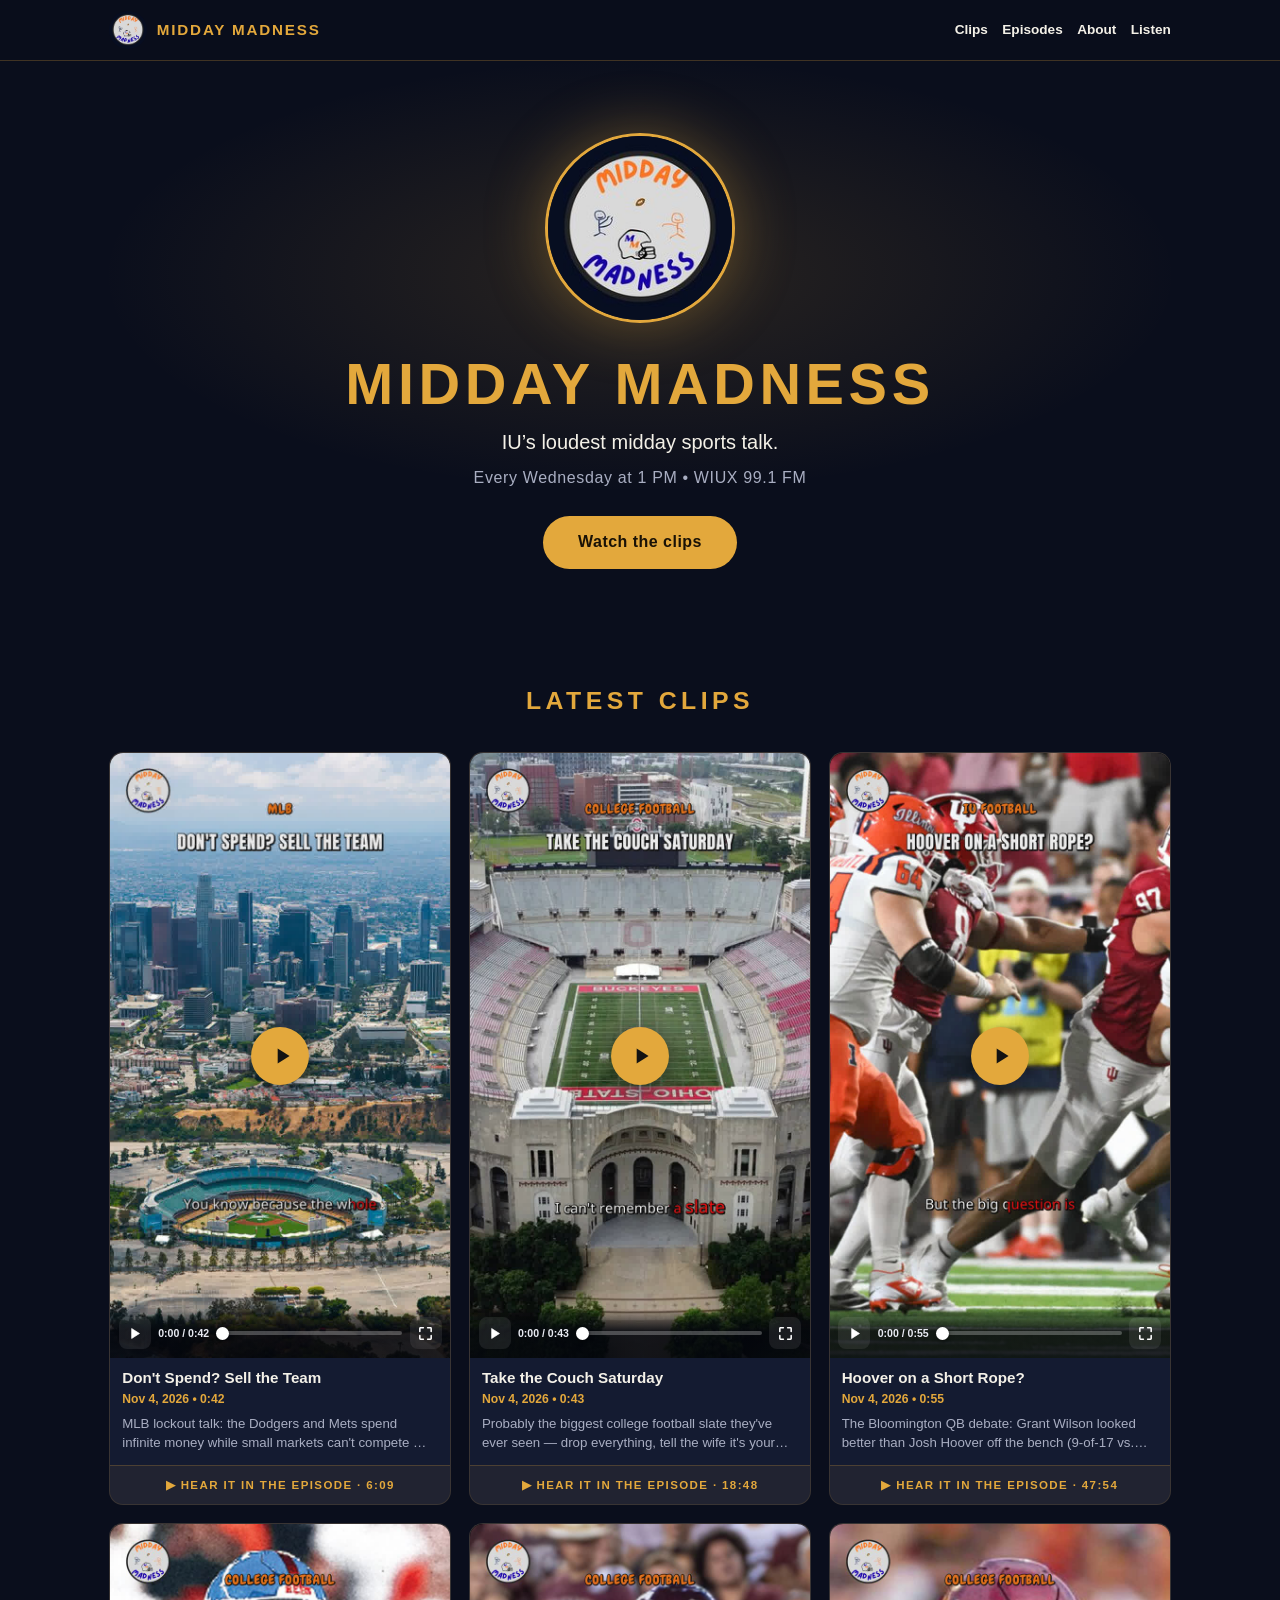
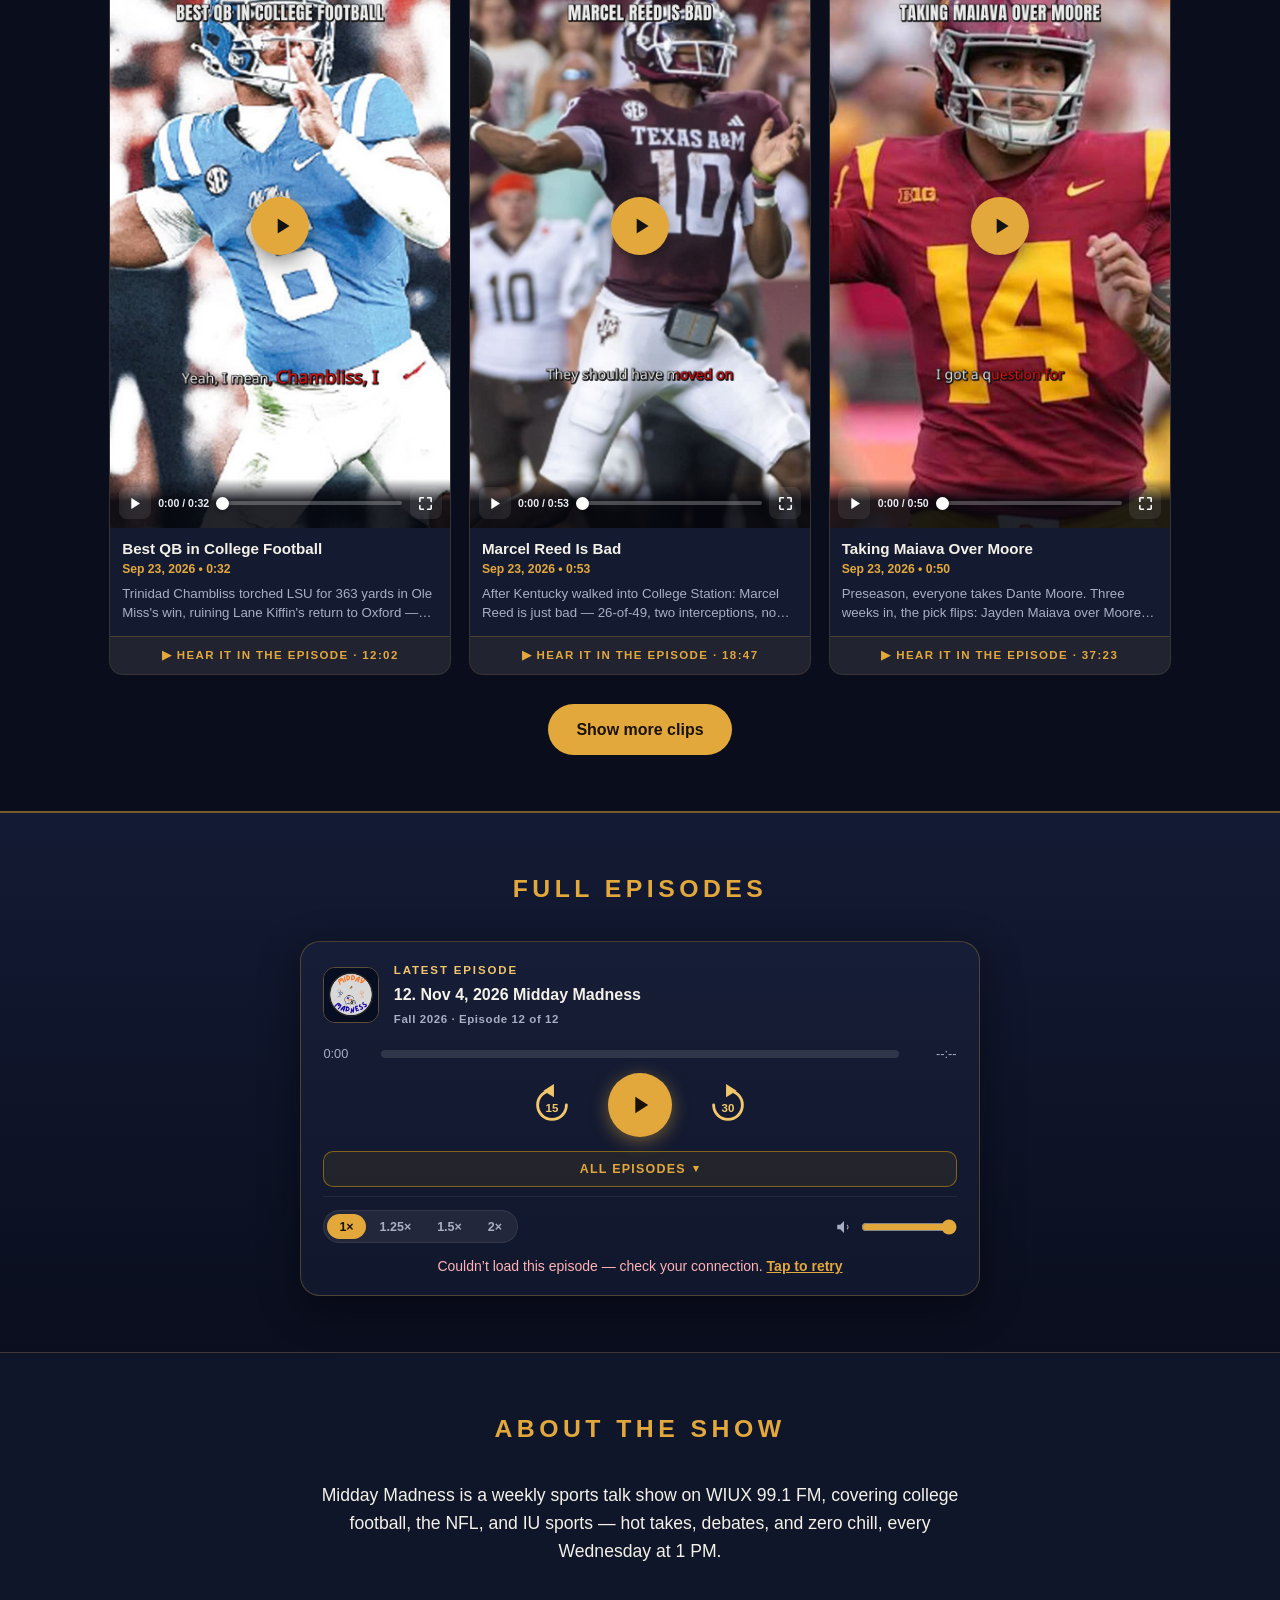
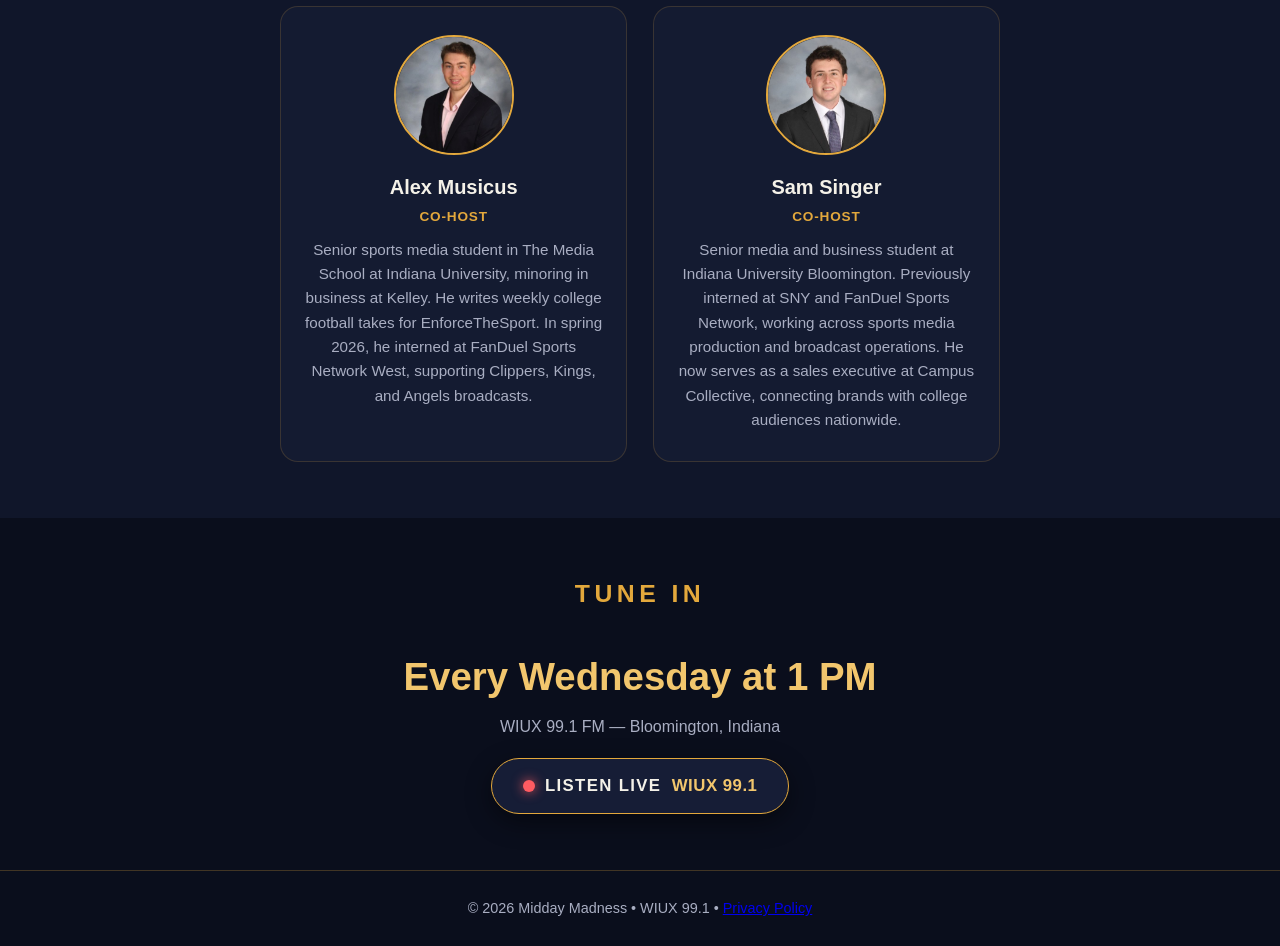
==== commit 86bf5bea: "perf: stop pre-tap clip downloads, size logos by density, fix live CLS - Clips: the lazy-load observ" ====
--- a/index.html
+++ b/index.html
@@ -34,7 +34,7 @@
 <header class="nav">
   <div class="nav-inner">
     <a class="brand" href="#top">
-      <img src="assets/logo.jpg" alt="Midday Madness logo">
+      <img src="assets/logo-190.jpg" alt="Midday Madness logo">
       <span>MIDDAY MADNESS</span>
     </a>
     <nav>
@@ -59,7 +59,7 @@
     </div>
   </section>
   <section class="hero">
-    <img class="hero-logo" src="assets/logo.jpg" alt="Midday Madness logo">
+    <img class="hero-logo" src="assets/logo.jpg" srcset="assets/logo-190.jpg 190w, assets/logo-380.jpg 380w, assets/logo.jpg 640w" sizes="190px" width="190" height="190" alt="Midday Madness logo">
     <h1>MIDDAY MADNESS</h1>
     <p class="tagline">IU&rsquo;s loudest midday sports talk.</p>
     <p class="schedule">Every Wednesday at 1 PM &bull; WIUX 99.1 FM</p>
@@ -78,7 +78,7 @@
     <div class="player" id="player">
       <audio id="player-audio" preload="metadata" src="assets/episodes/ep-2026-11-04.m4a"></audio>
       <div class="player-head">
-        <img class="player-art" src="assets/logo.jpg" alt="Midday Madness logo">
+        <img class="player-art" src="assets/logo-190.jpg" alt="Midday Madness logo">
         <div class="player-meta">
           <span class="player-kicker" id="player-kicker">Latest episode</span>
           <span class="player-title" id="player-title">12. Nov 4, 2026 Midday Madness</span>
@@ -692,14 +692,14 @@
       if (!en.isIntersecting) return;
       var v = en.target;
       lazyIO.unobserve(v);
+      // Poster only: the video file is not requested until the viewer taps play (ensureSrc in wireClipControls).
       if (v.dataset.poster) v.poster = v.dataset.poster;
-      if (v.dataset.src) { v.src = v.dataset.src; v.preload = 'metadata'; }
     });
   }, { rootMargin: '600px' }) : null;
   function lazyWatch(scope) {
     scope.querySelectorAll('video[data-src]').forEach(function (v) {
       if (lazyIO) lazyIO.observe(v);
-      else { v.poster = v.dataset.poster || ''; v.src = v.dataset.src; }
+      else { v.poster = v.dataset.poster || ''; }
     });
   }
   function renderMore() {
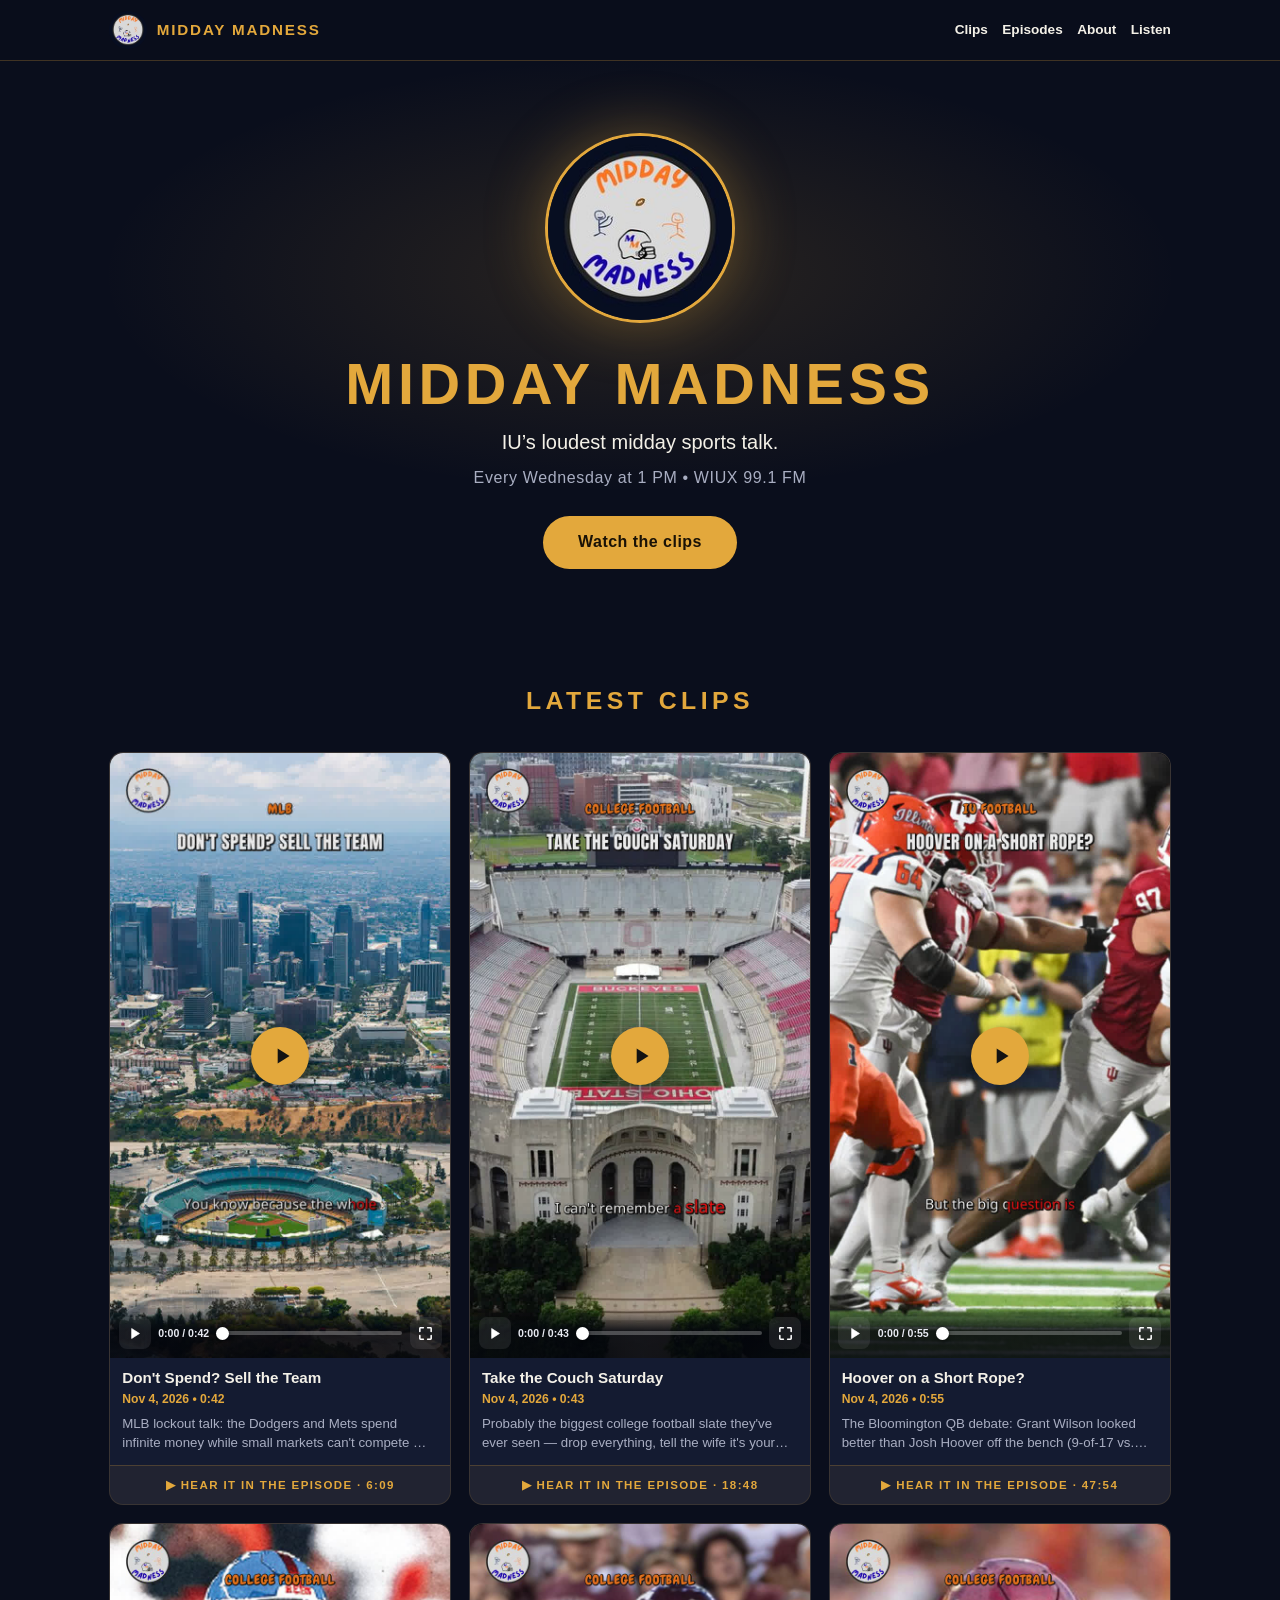
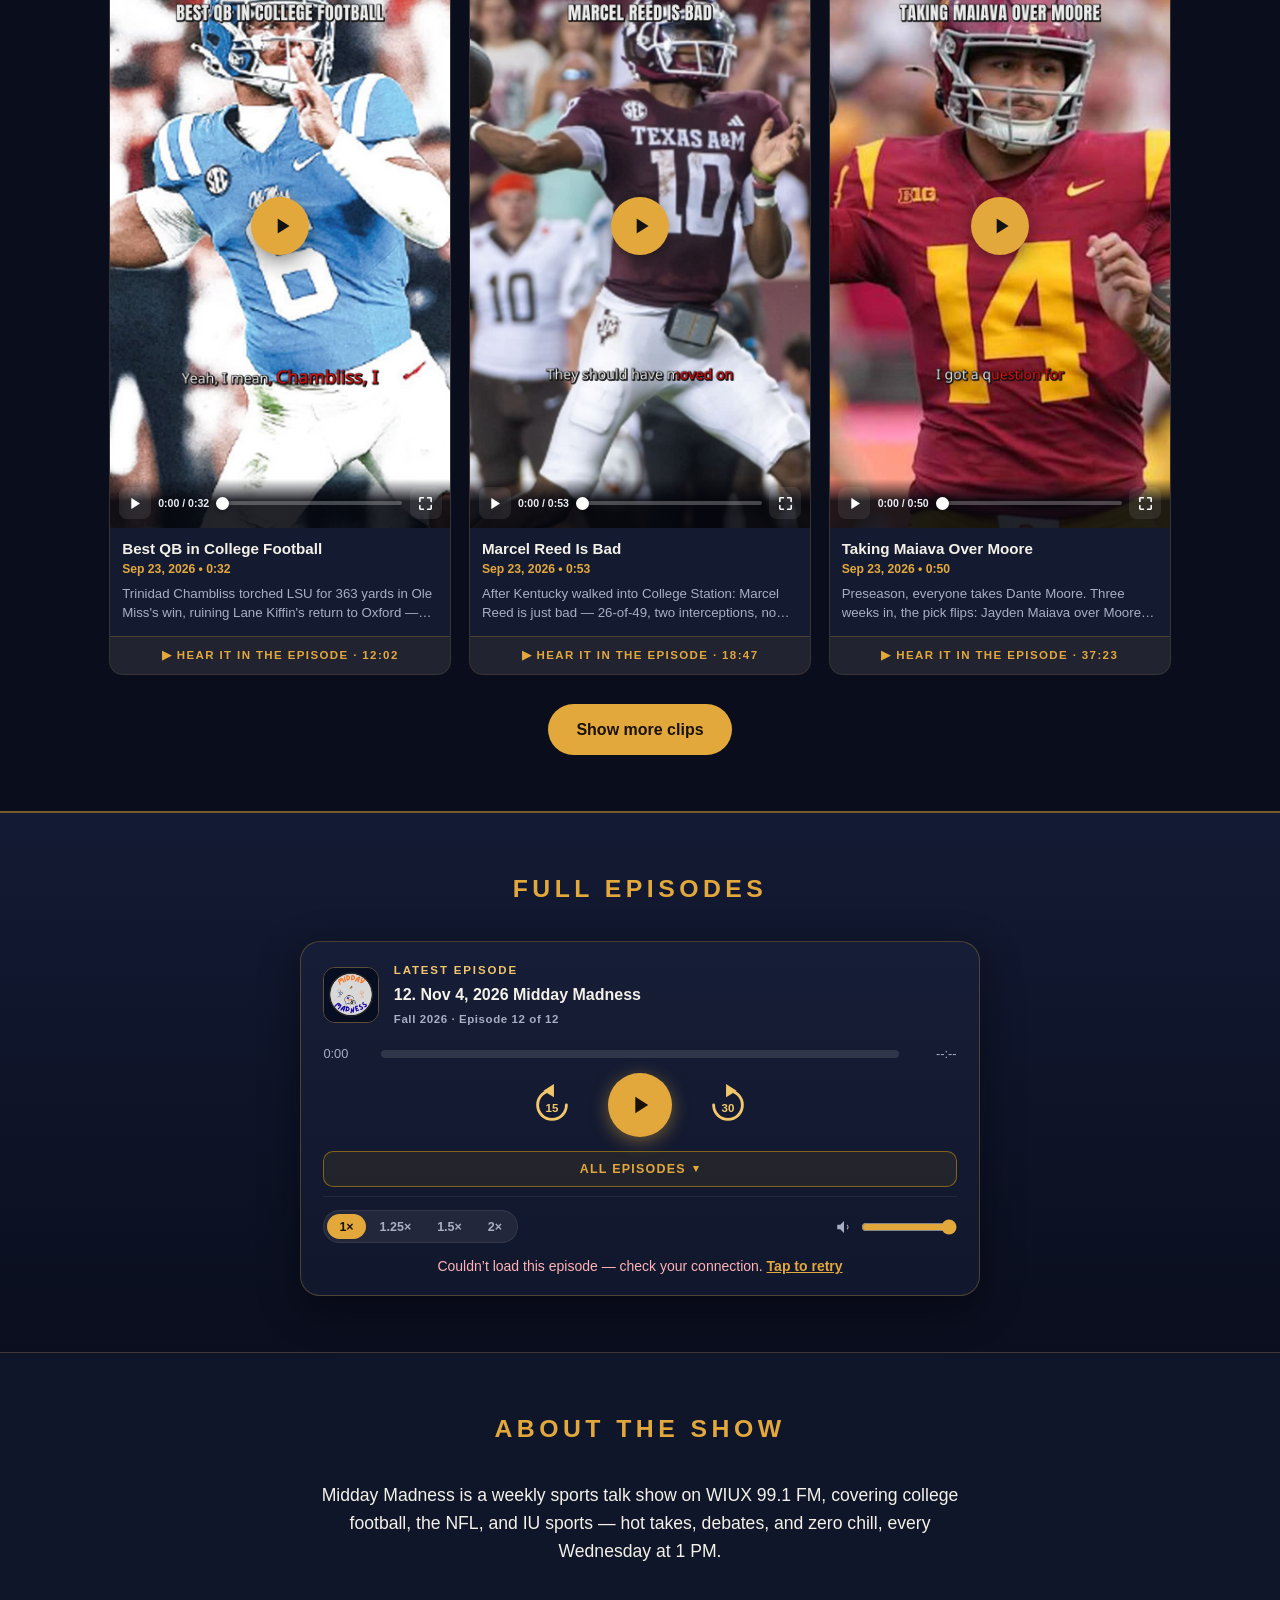
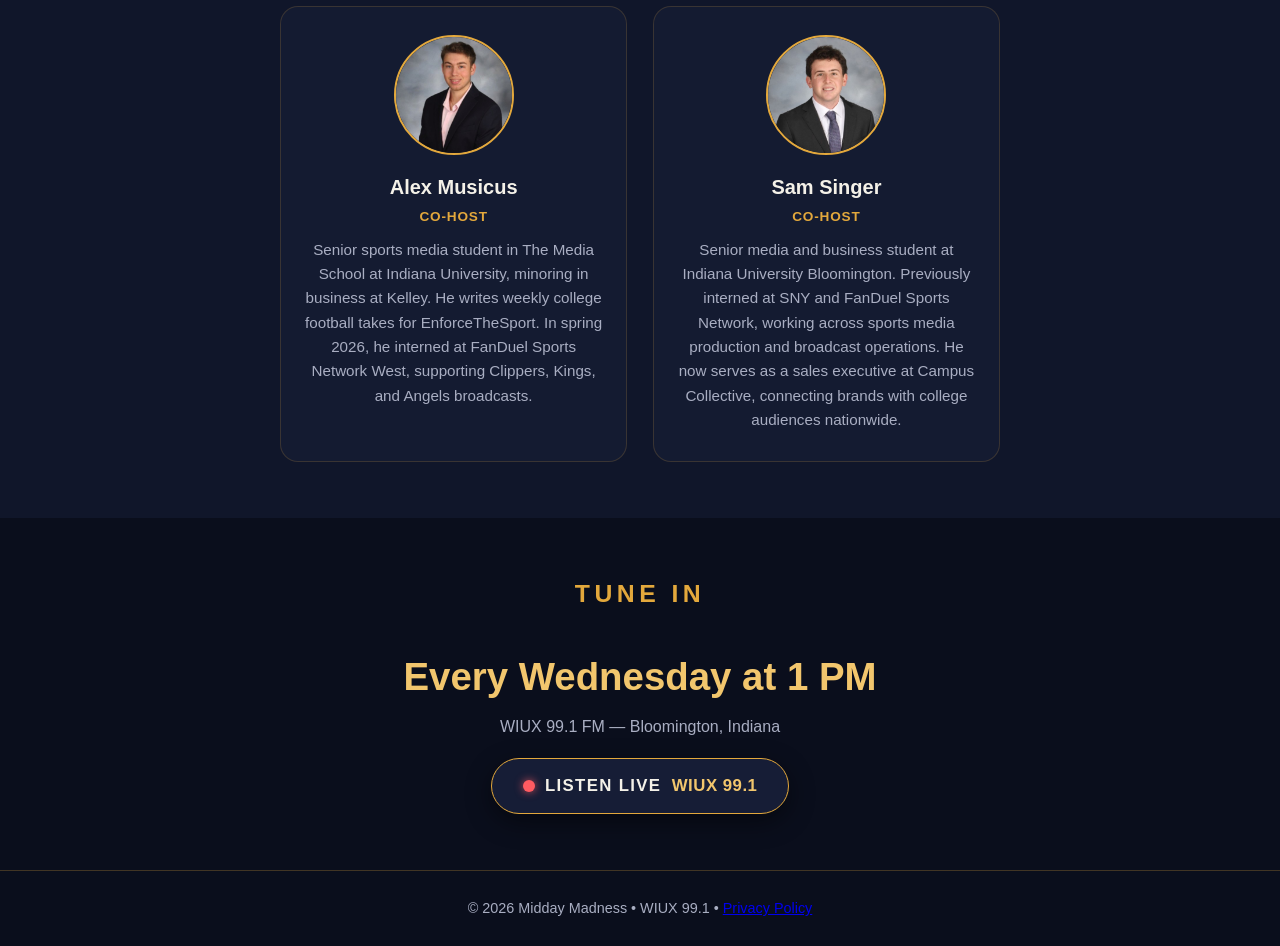
==== commit d11976eb: "perf: zero layout shift on home clips, compositor-only live dot - Home: six placeholder cards (same " ====
--- a/index.html
+++ b/index.html
@@ -21,7 +21,7 @@
 <meta name="twitter:title" content="Midday Madness — WIUX 99.1">
 <meta name="twitter:description" content="IU's loudest midday sports talk. Every Wednesday at 1 PM on WIUX 99.1 FM.">
 <meta name="twitter:image" content="https://midday-madness.vercel.app/assets/og-card.jpg">
-<link rel="stylesheet" href="styles.css?v=20261110n">
+<link rel="stylesheet" href="styles.css?v=20261111d">
 </head>
 <body class="has-banner">
 <div id="live-banner" class="live-banner" hidden>
@@ -68,9 +68,17 @@
 
   <section id="clips" class="clips">
     <h2>LATEST CLIPS</h2>
-    <div class="clip-grid" id="clip-grid"></div>
+    <!-- Placeholder cards reserve the grid's space (same classes/sizes as real cards) so the page below never jumps when clips.json arrives; the script replaces them. -->
+    <div class="clip-grid" id="clip-grid" aria-busy="true" aria-hidden="true">
+      <article class="clip-card skel"><div class="clip-media"><div class="skel-media"></div></div><div class="clip-body"><h3>&nbsp;<br>&nbsp;</h3><p class="meta">&nbsp;</p><p class="blurb">&nbsp;</p></div><div class="strip-btn">&nbsp;</div></article>
+      <article class="clip-card skel"><div class="clip-media"><div class="skel-media"></div></div><div class="clip-body"><h3>&nbsp;<br>&nbsp;</h3><p class="meta">&nbsp;</p><p class="blurb">&nbsp;</p></div><div class="strip-btn">&nbsp;</div></article>
+      <article class="clip-card skel"><div class="clip-media"><div class="skel-media"></div></div><div class="clip-body"><h3>&nbsp;<br>&nbsp;</h3><p class="meta">&nbsp;</p><p class="blurb">&nbsp;</p></div><div class="strip-btn">&nbsp;</div></article>
+      <article class="clip-card skel"><div class="clip-media"><div class="skel-media"></div></div><div class="clip-body"><h3>&nbsp;<br>&nbsp;</h3><p class="meta">&nbsp;</p><p class="blurb">&nbsp;</p></div><div class="strip-btn">&nbsp;</div></article>
+      <article class="clip-card skel"><div class="clip-media"><div class="skel-media"></div></div><div class="clip-body"><h3>&nbsp;<br>&nbsp;</h3><p class="meta">&nbsp;</p><p class="blurb">&nbsp;</p></div><div class="strip-btn">&nbsp;</div></article>
+      <article class="clip-card skel"><div class="clip-media"><div class="skel-media"></div></div><div class="clip-body"><h3>&nbsp;<br>&nbsp;</h3><p class="meta">&nbsp;</p><p class="blurb">&nbsp;</p></div><div class="strip-btn">&nbsp;</div></article>
+    </div>
     <p class="clips-empty" id="clips-empty" hidden>Clips are on their way &mdash; check back after Wednesday&rsquo;s show.</p>
-    <button type="button" class="show-more" id="clips-more" hidden>Show more clips</button>
+    <button type="button" class="show-more is-pending" id="clips-more" hidden tabindex="-1" aria-hidden="true">Show more clips</button>
   </section>
 
   <section id="episode" class="episode">
@@ -725,12 +733,22 @@
   });
   moreBtn.addEventListener('click', renderMore);
 
+  function clearSkeleton() {
+    grid.innerHTML = '';
+    grid.removeAttribute('aria-busy');
+    grid.removeAttribute('aria-hidden');
+    moreBtn.classList.remove('is-pending');
+    moreBtn.removeAttribute('tabindex');
+    moreBtn.removeAttribute('aria-hidden');
+  }
+
   function init(clipsData, epsData) {
     clips = clipsData.slice().sort(function (a, b) { return b.episodeDate.localeCompare(a.episodeDate) || a.startSec - b.startSec; });
     epsData.forEach(function (ep) { episodes[ep.date] = ep; });
     epList = epsData.filter(function (ep) { return ep.audioFile; })
       .sort(function (a, b) { return a.date.localeCompare(b.date); });
-    if (!clips.length) { emptyMsg.hidden = false; return; }
+    if (!clips.length) { clearSkeleton(); emptyMsg.hidden = false; return; }
+    clearSkeleton();
     renderMore();
     buildSheet();
     var q = new URLSearchParams(location.search);
@@ -758,7 +776,7 @@
     fetch('data/clips.json').then(function (r) { return r.json(); }),
     fetch('data/episodes.json').then(function (r) { return r.json(); })
   ]).then(function (res) { init(res[0], res[1]); })
-    .catch(function () { emptyMsg.hidden = false; });
+    .catch(function () { clearSkeleton(); emptyMsg.hidden = false; });
 })();
 </script>
 </body>
--- a/styles.css
+++ b/styles.css
@@ -93,6 +93,13 @@
   width: 100%; aspect-ratio: 9 / 16; display: block; background: #000;
   object-fit: contain;
 }
+/* Loading placeholders: same layout as a real card; only opacity animates (compositor-only). */
+.clip-card.skel .skel-media { width: 100%; aspect-ratio: 9 / 16; background: #0b0e1a; }
+.clip-card.skel h3, .clip-card.skel .meta, .clip-card.skel .blurb, .clip-card.skel .strip-btn { color: transparent; user-select: none; }
+.clip-card.skel .clip-body, .clip-card.skel .strip-btn { animation: skel-pulse 1.4s ease-in-out infinite; }
+.clip-card.skel .clip-body h3, .clip-card.skel .clip-body .meta { background: rgba(255, 255, 255, 0.05); border-radius: 4px; }
+@keyframes skel-pulse { 0%, 100% { opacity: 1; } 50% { opacity: 0.55; } }
+@media (prefers-reduced-motion: reduce) { .clip-card.skel .clip-body, .clip-card.skel .strip-btn { animation: none; } }
 .clip-body { padding: 0.65rem 0.75rem 0.8rem; }
 .clip-body h3 { font-size: 0.95rem; line-height: 1.3; margin-bottom: 0.1rem; }
 .clip-body .meta { color: var(--gold); font-weight: 700; font-size: 0.76rem; margin-bottom: 0.3rem; }
@@ -111,6 +118,8 @@
 .strip-btn:hover { background: rgba(227, 168, 60, 0.16); }
 .strip-btn:active { transform: scale(0.99); }
 @media (max-width: 640px) { .strip-btn .strip-long { display: none; } }
+/* While clips load, keep the button's space reserved (invisible) so the sections below don't jump. */
+.show-more.is-pending[hidden] { display: block !important; visibility: hidden; } /* beats the global [hidden] rule */
 .show-more {
   display: block; margin: 1.8rem auto 0; cursor: pointer;
   background: var(--gold); color: #1a1206; border: none; border-radius: 999px;
@@ -355,19 +364,30 @@
   box-shadow: 0 8px 28px rgba(227, 168, 60, 0.2);
 }
 .live-dot {
-  display: inline-block; width: 0.75rem; height: 0.75rem; border-radius: 50%; flex: none;
+  display: inline-block; position: relative; width: 0.75rem; height: 0.75rem; border-radius: 50%; flex: none;
   background: #ff5b61;
-  box-shadow: 0 0 0 0 rgba(255, 91, 97, 0.7), 0 0 12px rgba(255, 91, 97, 0.9);
+  box-shadow: 0 0 8px rgba(255, 91, 97, 0.8);
   animation: live-pulse 1.4s ease-in-out infinite;
+}
+/* The expanding ring is a scaled/faded pseudo-element (compositor-only) instead of an animated box-shadow, which repainted every frame. */
+.live-dot::after {
+  content: ''; position: absolute; inset: 0; border-radius: 50%; background: inherit; opacity: 0;
+  animation: live-ring 1.4s ease-out infinite;
 }
 body.live-soon .live-dot {
   background: var(--gold-soft);
-  box-shadow: 0 0 0 0 rgba(242, 198, 109, 0.6), 0 0 12px rgba(242, 198, 109, 0.8);
+  box-shadow: 0 0 8px rgba(242, 198, 109, 0.7);
 }
 @keyframes live-pulse {
-  0%, 100% { opacity: 1; box-shadow: 0 0 0 0 rgba(255, 91, 97, 0.55), 0 0 12px rgba(255, 91, 97, 0.9); }
-  50% { opacity: 0.75; box-shadow: 0 0 0 7px rgba(255, 91, 97, 0), 0 0 4px rgba(255, 91, 97, 0.5); }
-}
+  0%, 100% { opacity: 1; }
+  50% { opacity: 0.75; }
+}
+@keyframes live-ring {
+  0% { transform: scale(1); opacity: 0; }
+  8% { opacity: 0.5; }
+  50%, 100% { transform: scale(2.2); opacity: 0; }
+}
+@media (prefers-reduced-motion: reduce) { .live-dot, .live-dot::after { animation: none; } }
 .live-text { display: flex; flex-direction: column; line-height: 1.3; margin-right: auto; min-width: 0; }
 .live-text strong {
   letter-spacing: 0.14em; font-size: 0.85rem; font-weight: 900; color: #fff;
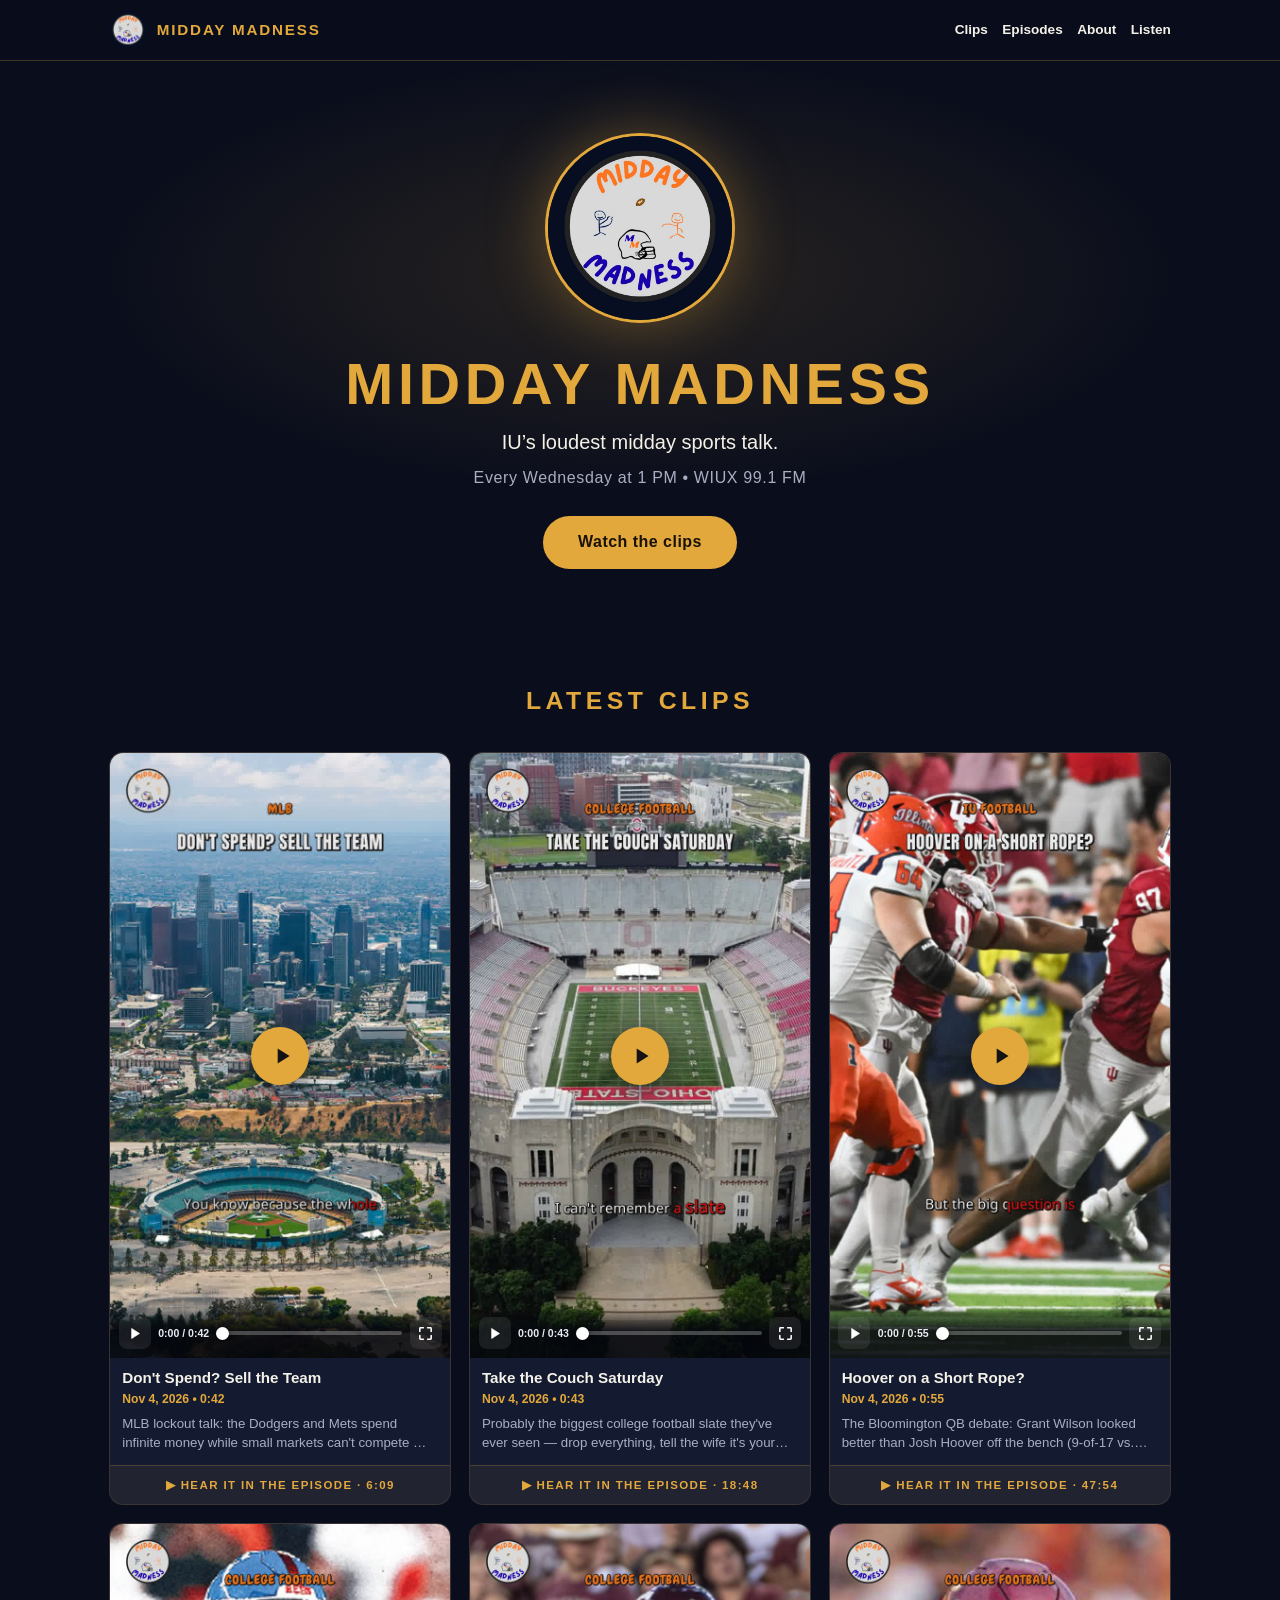
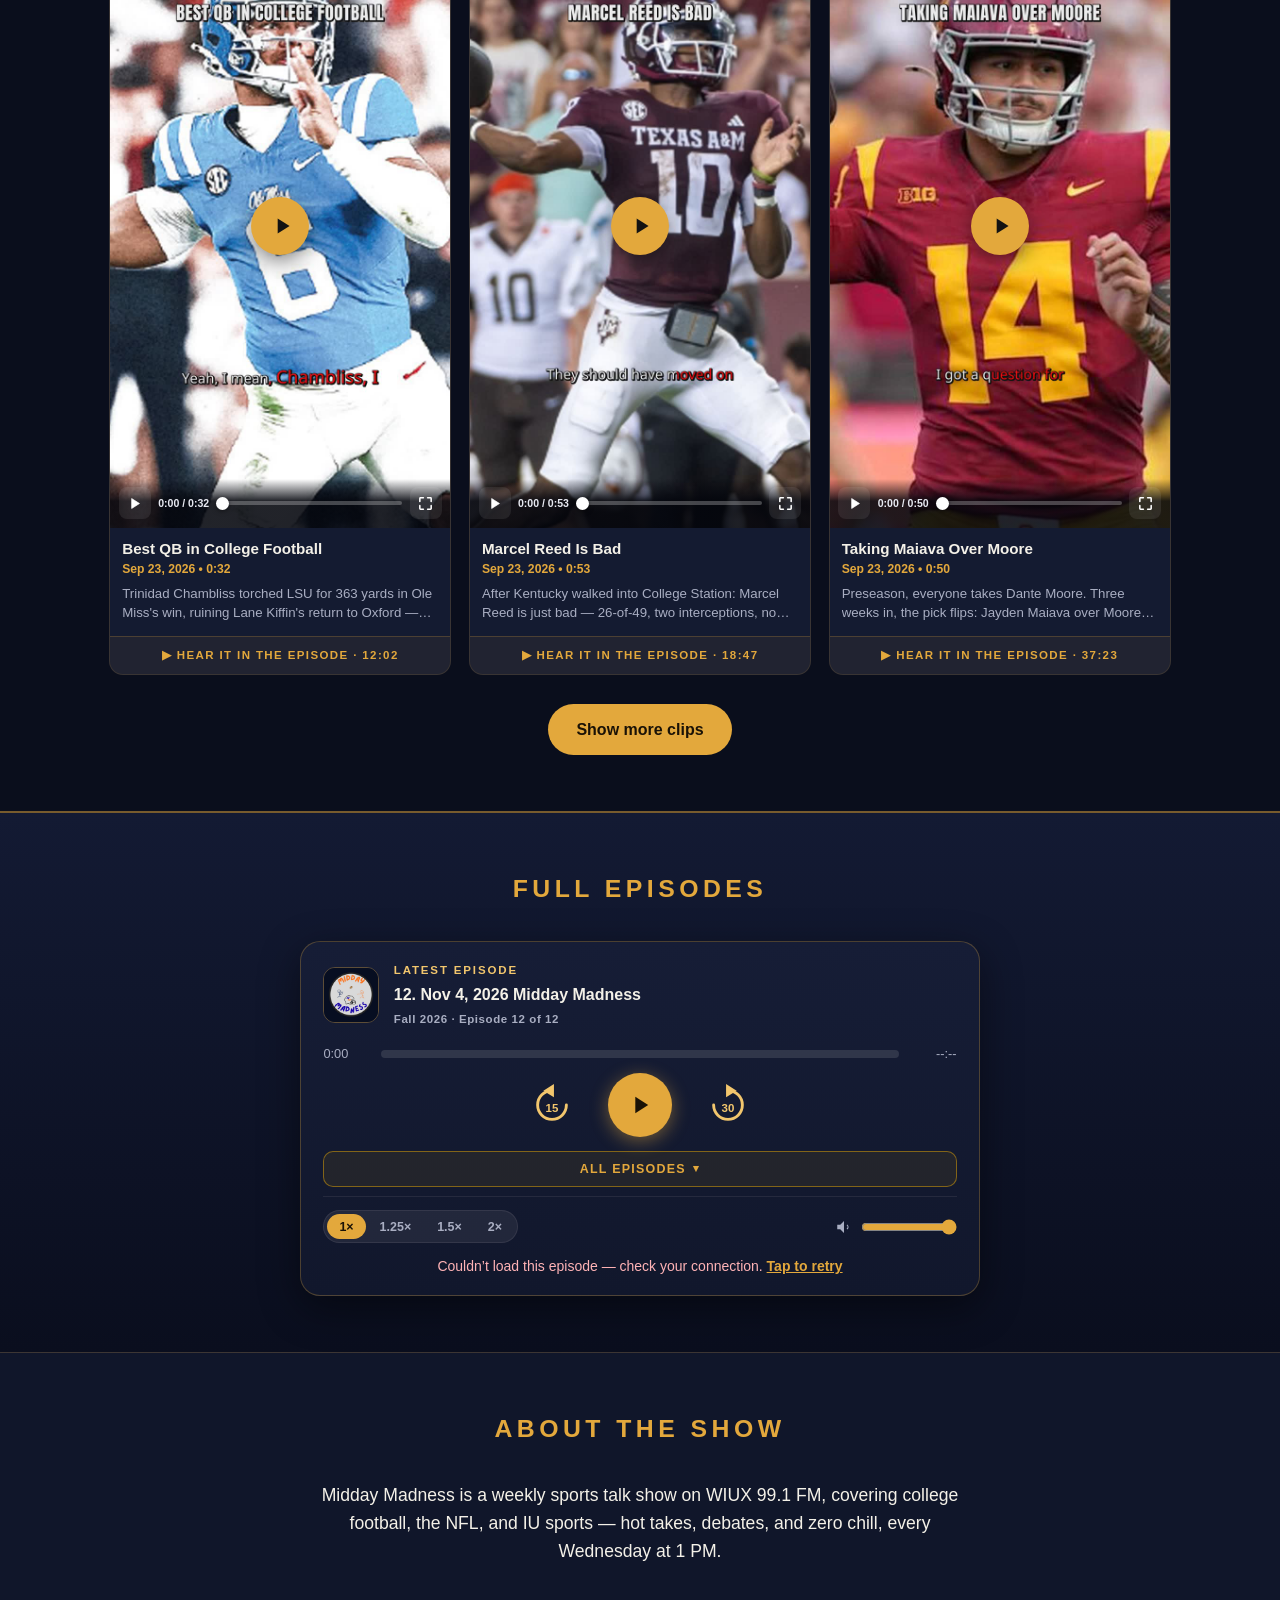
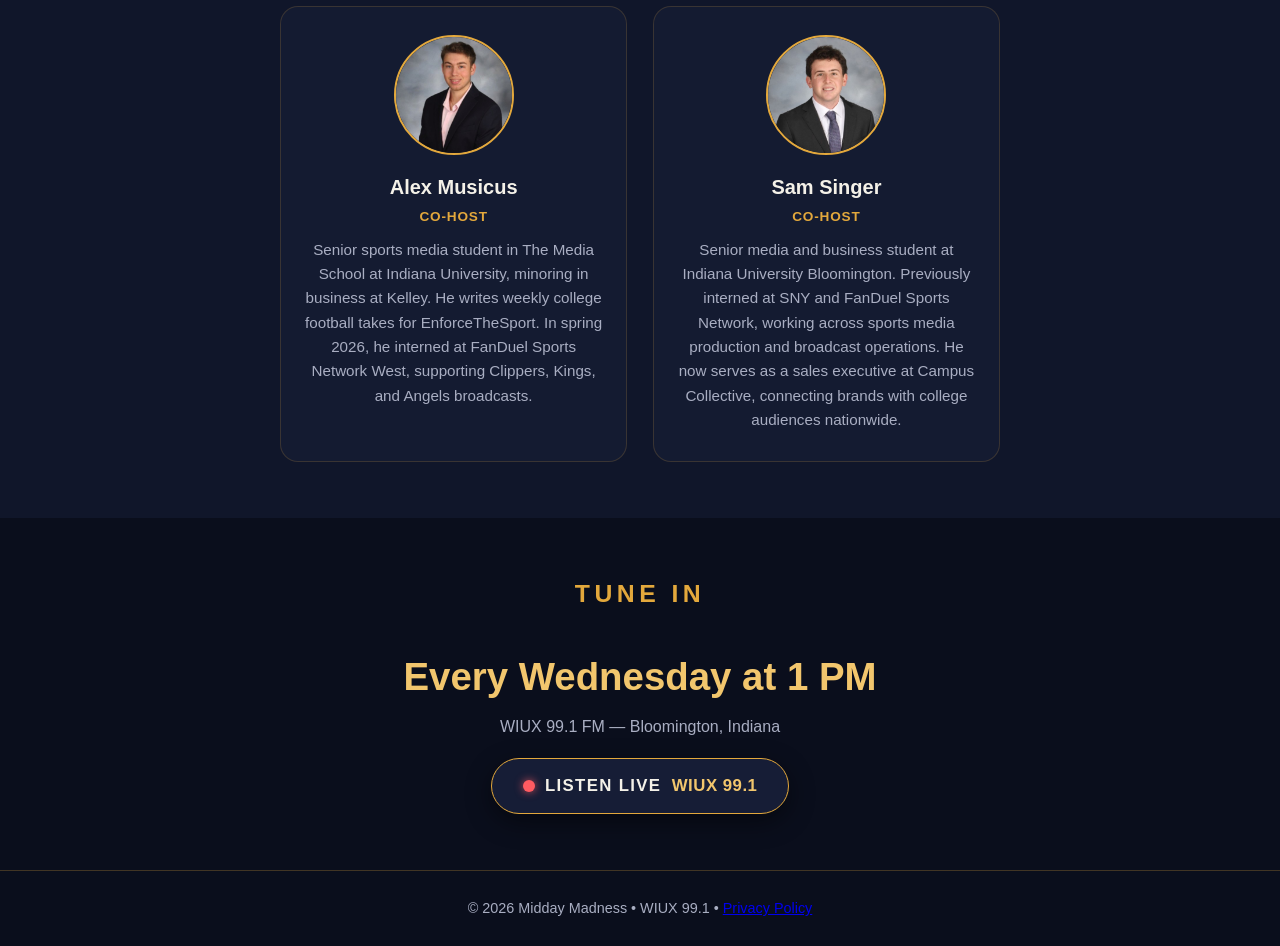
==== commit 45465b94: "feat: one Media Session per page so clips and episodes don't collide - Home: whichever of the episod" ====
--- a/index.html
+++ b/index.html
@@ -21,7 +21,7 @@
 <meta name="twitter:title" content="Midday Madness — WIUX 99.1">
 <meta name="twitter:description" content="IU's loudest midday sports talk. Every Wednesday at 1 PM on WIUX 99.1 FM.">
 <meta name="twitter:image" content="https://midday-madness.vercel.app/assets/og-card.jpg">
-<link rel="stylesheet" href="styles.css?v=20261111d">
+<link rel="stylesheet" href="styles.css?v=20261110n">
 </head>
 <body class="has-banner">
 <div id="live-banner" class="live-banner" hidden>
@@ -34,7 +34,7 @@
 <header class="nav">
   <div class="nav-inner">
     <a class="brand" href="#top">
-      <img src="assets/logo-190.jpg" alt="Midday Madness logo">
+      <img src="assets/logo.jpg" alt="Midday Madness logo">
       <span>MIDDAY MADNESS</span>
     </a>
     <nav>
@@ -59,7 +59,7 @@
     </div>
   </section>
   <section class="hero">
-    <img class="hero-logo" src="assets/logo.jpg" srcset="assets/logo-190.jpg 190w, assets/logo-380.jpg 380w, assets/logo.jpg 640w" sizes="190px" width="190" height="190" alt="Midday Madness logo">
+    <img class="hero-logo" src="assets/logo.jpg" alt="Midday Madness logo">
     <h1>MIDDAY MADNESS</h1>
     <p class="tagline">IU&rsquo;s loudest midday sports talk.</p>
     <p class="schedule">Every Wednesday at 1 PM &bull; WIUX 99.1 FM</p>
@@ -68,17 +68,9 @@
 
   <section id="clips" class="clips">
     <h2>LATEST CLIPS</h2>
-    <!-- Placeholder cards reserve the grid's space (same classes/sizes as real cards) so the page below never jumps when clips.json arrives; the script replaces them. -->
-    <div class="clip-grid" id="clip-grid" aria-busy="true" aria-hidden="true">
-      <article class="clip-card skel"><div class="clip-media"><div class="skel-media"></div></div><div class="clip-body"><h3>&nbsp;<br>&nbsp;</h3><p class="meta">&nbsp;</p><p class="blurb">&nbsp;</p></div><div class="strip-btn">&nbsp;</div></article>
-      <article class="clip-card skel"><div class="clip-media"><div class="skel-media"></div></div><div class="clip-body"><h3>&nbsp;<br>&nbsp;</h3><p class="meta">&nbsp;</p><p class="blurb">&nbsp;</p></div><div class="strip-btn">&nbsp;</div></article>
-      <article class="clip-card skel"><div class="clip-media"><div class="skel-media"></div></div><div class="clip-body"><h3>&nbsp;<br>&nbsp;</h3><p class="meta">&nbsp;</p><p class="blurb">&nbsp;</p></div><div class="strip-btn">&nbsp;</div></article>
-      <article class="clip-card skel"><div class="clip-media"><div class="skel-media"></div></div><div class="clip-body"><h3>&nbsp;<br>&nbsp;</h3><p class="meta">&nbsp;</p><p class="blurb">&nbsp;</p></div><div class="strip-btn">&nbsp;</div></article>
-      <article class="clip-card skel"><div class="clip-media"><div class="skel-media"></div></div><div class="clip-body"><h3>&nbsp;<br>&nbsp;</h3><p class="meta">&nbsp;</p><p class="blurb">&nbsp;</p></div><div class="strip-btn">&nbsp;</div></article>
-      <article class="clip-card skel"><div class="clip-media"><div class="skel-media"></div></div><div class="clip-body"><h3>&nbsp;<br>&nbsp;</h3><p class="meta">&nbsp;</p><p class="blurb">&nbsp;</p></div><div class="strip-btn">&nbsp;</div></article>
-    </div>
+    <div class="clip-grid" id="clip-grid"></div>
     <p class="clips-empty" id="clips-empty" hidden>Clips are on their way &mdash; check back after Wednesday&rsquo;s show.</p>
-    <button type="button" class="show-more is-pending" id="clips-more" hidden tabindex="-1" aria-hidden="true">Show more clips</button>
+    <button type="button" class="show-more" id="clips-more" hidden>Show more clips</button>
   </section>
 
   <section id="episode" class="episode">
@@ -86,7 +78,7 @@
     <div class="player" id="player">
       <audio id="player-audio" preload="metadata" src="assets/episodes/ep-2026-11-04.m4a"></audio>
       <div class="player-head">
-        <img class="player-art" src="assets/logo-190.jpg" alt="Midday Madness logo">
+        <img class="player-art" src="assets/logo.jpg" alt="Midday Madness logo">
         <div class="player-meta">
           <span class="player-kicker" id="player-kicker">Latest episode</span>
           <span class="player-title" id="player-title">12. Nov 4, 2026 Midday Madness</span>
@@ -399,26 +391,61 @@
   var retry = document.getElementById('player-retry');
   if (!audio) return;
 
-  if ('mediaSession' in navigator) {
+  /* Lock screen / Control Center (Media Session): one session for the whole page.
+     Whatever played last (the episode or a clip) owns the title, artwork and buttons, so a
+     clip never shows the episode's title and its pause button never pauses the wrong thing. */
+  var sessionOK = ('mediaSession' in navigator) && !!window.MediaMetadata;
+  var epTitle = null;      // title of the selected episode (set by the episode script)
+  var activeMedia = null;  // the <audio>/<video> that currently owns the session
+  function sessionArtwork() {
+    function u(path) { return new URL(path, location.href).href; }
+    return [
+      { src: u('assets/logo-380.jpg'), sizes: '380x380', type: 'image/jpeg' },
+      { src: u('assets/logo.jpg'), sizes: '640x640', type: 'image/jpeg' }
+    ];
+  }
+  function setSessionMeta(title, artist) {
+    try {
+      navigator.mediaSession.metadata = new MediaMetadata({ title: title, artist: artist, album: 'Midday Madness', artwork: sessionArtwork() });
+    } catch (e) {}
+  }
+  function showEpisodeMeta() { if (epTitle) setSessionMeta(epTitle, 'Midday Madness \u00B7 WIUX 99.1 FM'); }
+  function claimSession(el) {
+    activeMedia = el;
+    if (el === audio) { showEpisodeMeta(); return; }
+    var card = el.closest ? el.closest('.clip-card') : null;
+    var h = card && card.querySelector('h3'), m = card && card.querySelector('.meta');
+    var label = m ? m.textContent.split('\u2022')[0].trim() : '';
+    setSessionMeta(h ? h.textContent : 'Midday Madness clip', 'Midday Madness \u00B7 ' + (label || 'WIUX 99.1 FM'));
+  }
+  function setSessionState(s) { try { navigator.mediaSession.playbackState = s; } catch (e) {} }
+  window.MM_session = {
+    setEpisodeTitle: function (title) { epTitle = title; if (sessionOK && (!activeMedia || activeMedia === audio)) showEpisodeMeta(); }
+  };
+  if (sessionOK) {
+    var cur = function () { return activeMedia || audio; };
     var setHandler = function (action, fn) { try { navigator.mediaSession.setActionHandler(action, fn); } catch (e) {} };
-    setHandler('play', function () { var p = audio.play(); if (p && p.catch) p.catch(function () {}); });
-    setHandler('pause', function () { audio.pause(); });
-    setHandler('seekbackward', function (d) { audio.currentTime = Math.max(0, audio.currentTime - ((d && d.seekOffset) || 10)); });
-    setHandler('seekforward', function (d) { if (audio.duration) audio.currentTime = Math.min(audio.duration, audio.currentTime + ((d && d.seekOffset) || 10)); });
-    setHandler('seekto', function (d) { if (d && typeof d.seekTime === 'number') { try { audio.currentTime = d.seekTime; } catch (e) {} } });
+    setHandler('play', function () { var p = cur().play(); if (p && p.catch) p.catch(function () {}); });
+    setHandler('pause', function () { cur().pause(); });
+    setHandler('seekbackward', function (d) { var a = cur(); a.currentTime = Math.max(0, a.currentTime - ((d && d.seekOffset) || 10)); });
+    setHandler('seekforward', function (d) { var a = cur(); if (a.duration) a.currentTime = Math.min(a.duration, a.currentTime + ((d && d.seekOffset) || 10)); });
+    setHandler('seekto', function (d) { var a = cur(); if (d && typeof d.seekTime === 'number') { try { a.currentTime = d.seekTime; } catch (e) {} } });
+    function ours(t) { return t === audio || (t && t.tagName === 'VIDEO' && t.closest && t.closest('.clip-card')); }
+    /* Media events don't bubble, but a capturing listener on document sees every <audio>/<video>. */
+    document.addEventListener('play', function (e) { if (ours(e.target)) { claimSession(e.target); setSessionState('playing'); } }, true);
+    document.addEventListener('pause', function (e) { if (e.target === activeMedia) setSessionState('paused'); }, true);
+    document.addEventListener('ended', function (e) { if (e.target === activeMedia) setSessionState('paused'); }, true);
     var lastPos = 0;
-    audio.addEventListener('timeupdate', function () {
+    document.addEventListener('timeupdate', function (e) {
+      var a = e.target;
+      if (a !== activeMedia) return;
       var now = Date.now();
-      if (now - lastPos < 1000 || !audio.duration || !isFinite(audio.duration)) return;
+      if (now - lastPos < 1000 || !a.duration || !isFinite(a.duration)) return;
       lastPos = now;
       try {
-        navigator.mediaSession.setPositionState({
-          duration: audio.duration,
-          playbackRate: audio.playbackRate,
-          position: Math.max(0, Math.min(audio.currentTime, audio.duration))
-        });
-      } catch (e) {}
-    });
+        navigator.mediaSession.setPositionState({ duration: a.duration, playbackRate: a.playbackRate, position: Math.max(0, Math.min(a.currentTime, a.duration)) });
+      } catch (e2) {}
+    }, true);
   }
 
   function loading(on) { if (player) player.classList.toggle('is-loading', !!on); }
@@ -541,15 +568,7 @@
   function esc(s) { return String(s).replace(/[&<>"]/g, function (c) { return { '&': '&amp;', '<': '&lt;', '>': '&gt;', '"': '&quot;' }[c]; }); }
 
   function setEpMediaSession(title) {
-    if (!('mediaSession' in navigator) || !window.MediaMetadata) return;
-    try {
-      navigator.mediaSession.metadata = new MediaMetadata({
-        title: title,
-        artist: 'Midday Madness \u00B7 WIUX 99.1 FM',
-        album: 'Midday Madness',
-        artwork: [{ src: new URL('assets/logo.jpg', location.href).href, sizes: '512x512', type: 'image/jpeg' }]
-      });
-    } catch (e) {}
+    if (window.MM_session) window.MM_session.setEpisodeTitle(title);
   }
 
   var loadToken = 0;
@@ -700,14 +719,14 @@
       if (!en.isIntersecting) return;
       var v = en.target;
       lazyIO.unobserve(v);
-      // Poster only: the video file is not requested until the viewer taps play (ensureSrc in wireClipControls).
       if (v.dataset.poster) v.poster = v.dataset.poster;
+      if (v.dataset.src) { v.src = v.dataset.src; v.preload = 'metadata'; }
     });
   }, { rootMargin: '600px' }) : null;
   function lazyWatch(scope) {
     scope.querySelectorAll('video[data-src]').forEach(function (v) {
       if (lazyIO) lazyIO.observe(v);
-      else { v.poster = v.dataset.poster || ''; }
+      else { v.poster = v.dataset.poster || ''; v.src = v.dataset.src; }
     });
   }
   function renderMore() {
@@ -733,22 +752,12 @@
   });
   moreBtn.addEventListener('click', renderMore);
 
-  function clearSkeleton() {
-    grid.innerHTML = '';
-    grid.removeAttribute('aria-busy');
-    grid.removeAttribute('aria-hidden');
-    moreBtn.classList.remove('is-pending');
-    moreBtn.removeAttribute('tabindex');
-    moreBtn.removeAttribute('aria-hidden');
-  }
-
   function init(clipsData, epsData) {
     clips = clipsData.slice().sort(function (a, b) { return b.episodeDate.localeCompare(a.episodeDate) || a.startSec - b.startSec; });
     epsData.forEach(function (ep) { episodes[ep.date] = ep; });
     epList = epsData.filter(function (ep) { return ep.audioFile; })
       .sort(function (a, b) { return a.date.localeCompare(b.date); });
-    if (!clips.length) { clearSkeleton(); emptyMsg.hidden = false; return; }
-    clearSkeleton();
+    if (!clips.length) { emptyMsg.hidden = false; return; }
     renderMore();
     buildSheet();
     var q = new URLSearchParams(location.search);
@@ -776,7 +785,7 @@
     fetch('data/clips.json').then(function (r) { return r.json(); }),
     fetch('data/episodes.json').then(function (r) { return r.json(); })
   ]).then(function (res) { init(res[0], res[1]); })
-    .catch(function () { clearSkeleton(); emptyMsg.hidden = false; });
+    .catch(function () { emptyMsg.hidden = false; });
 })();
 </script>
 </body>
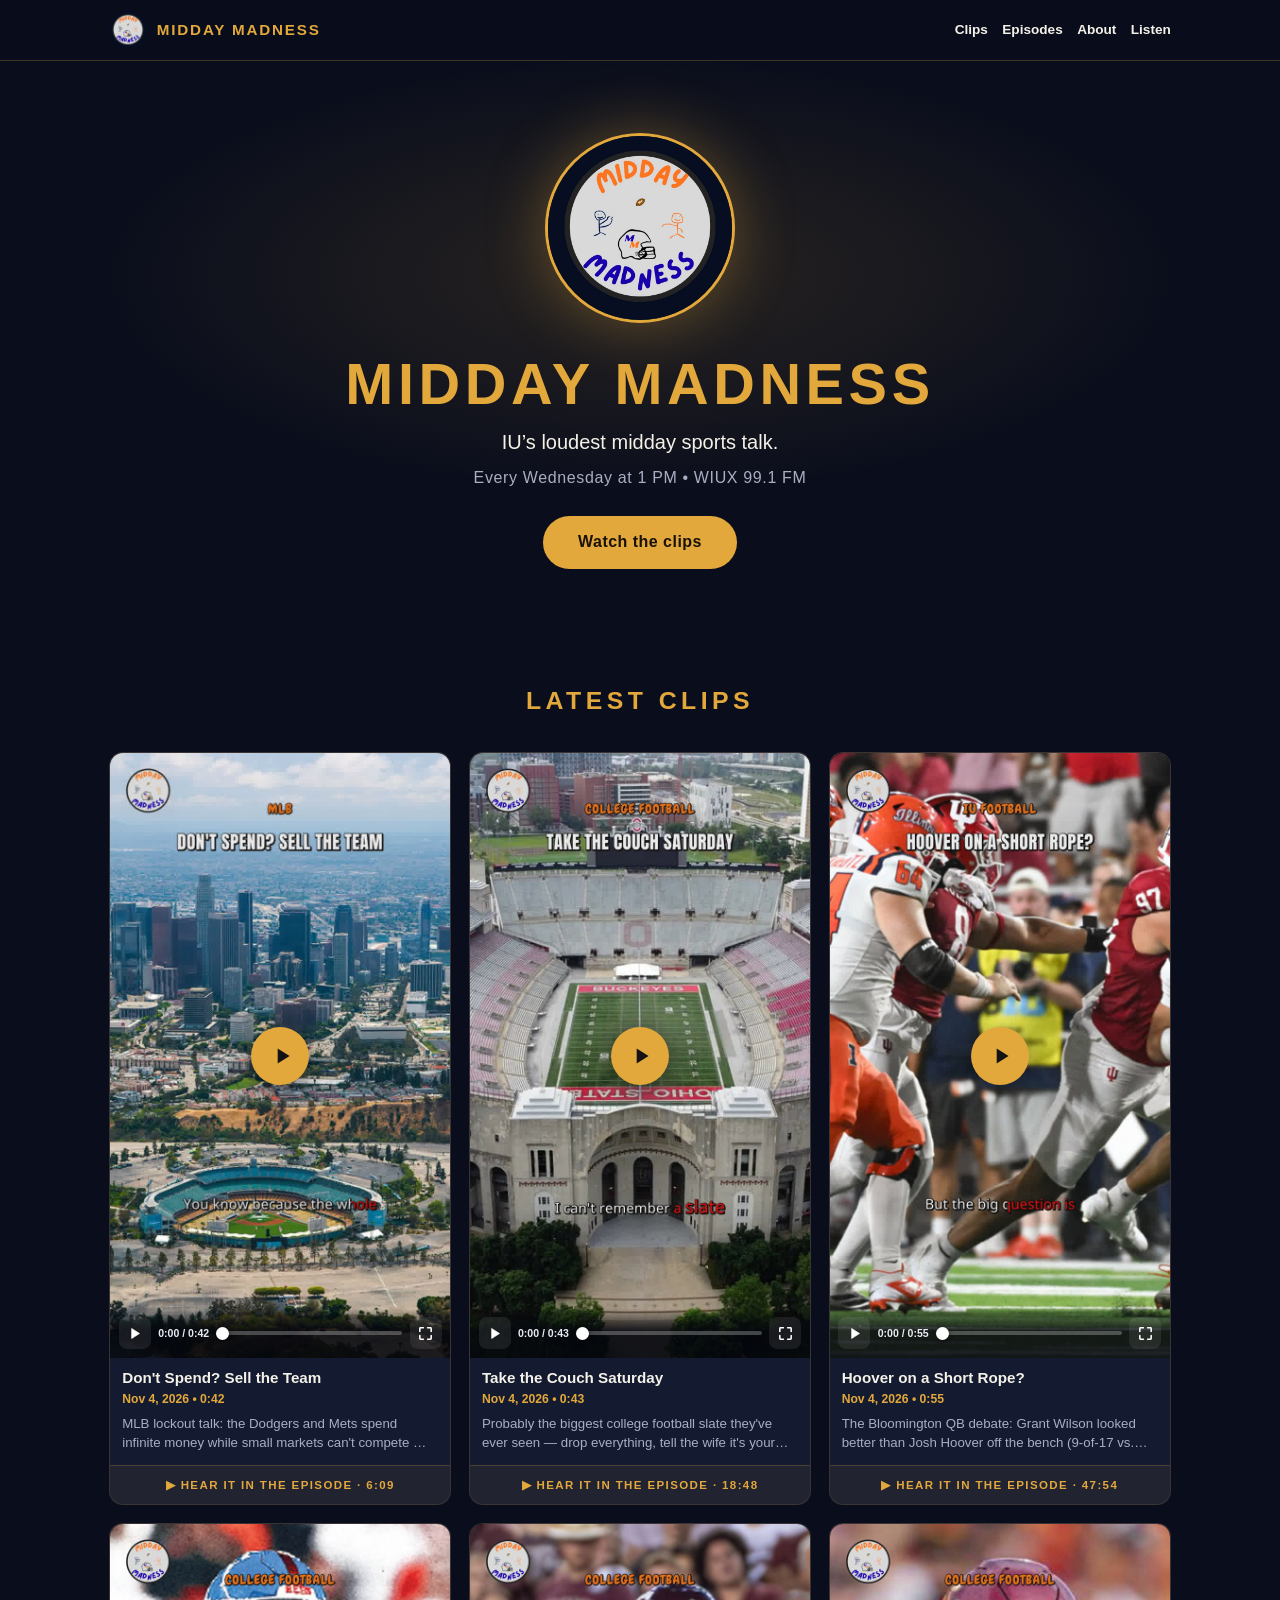
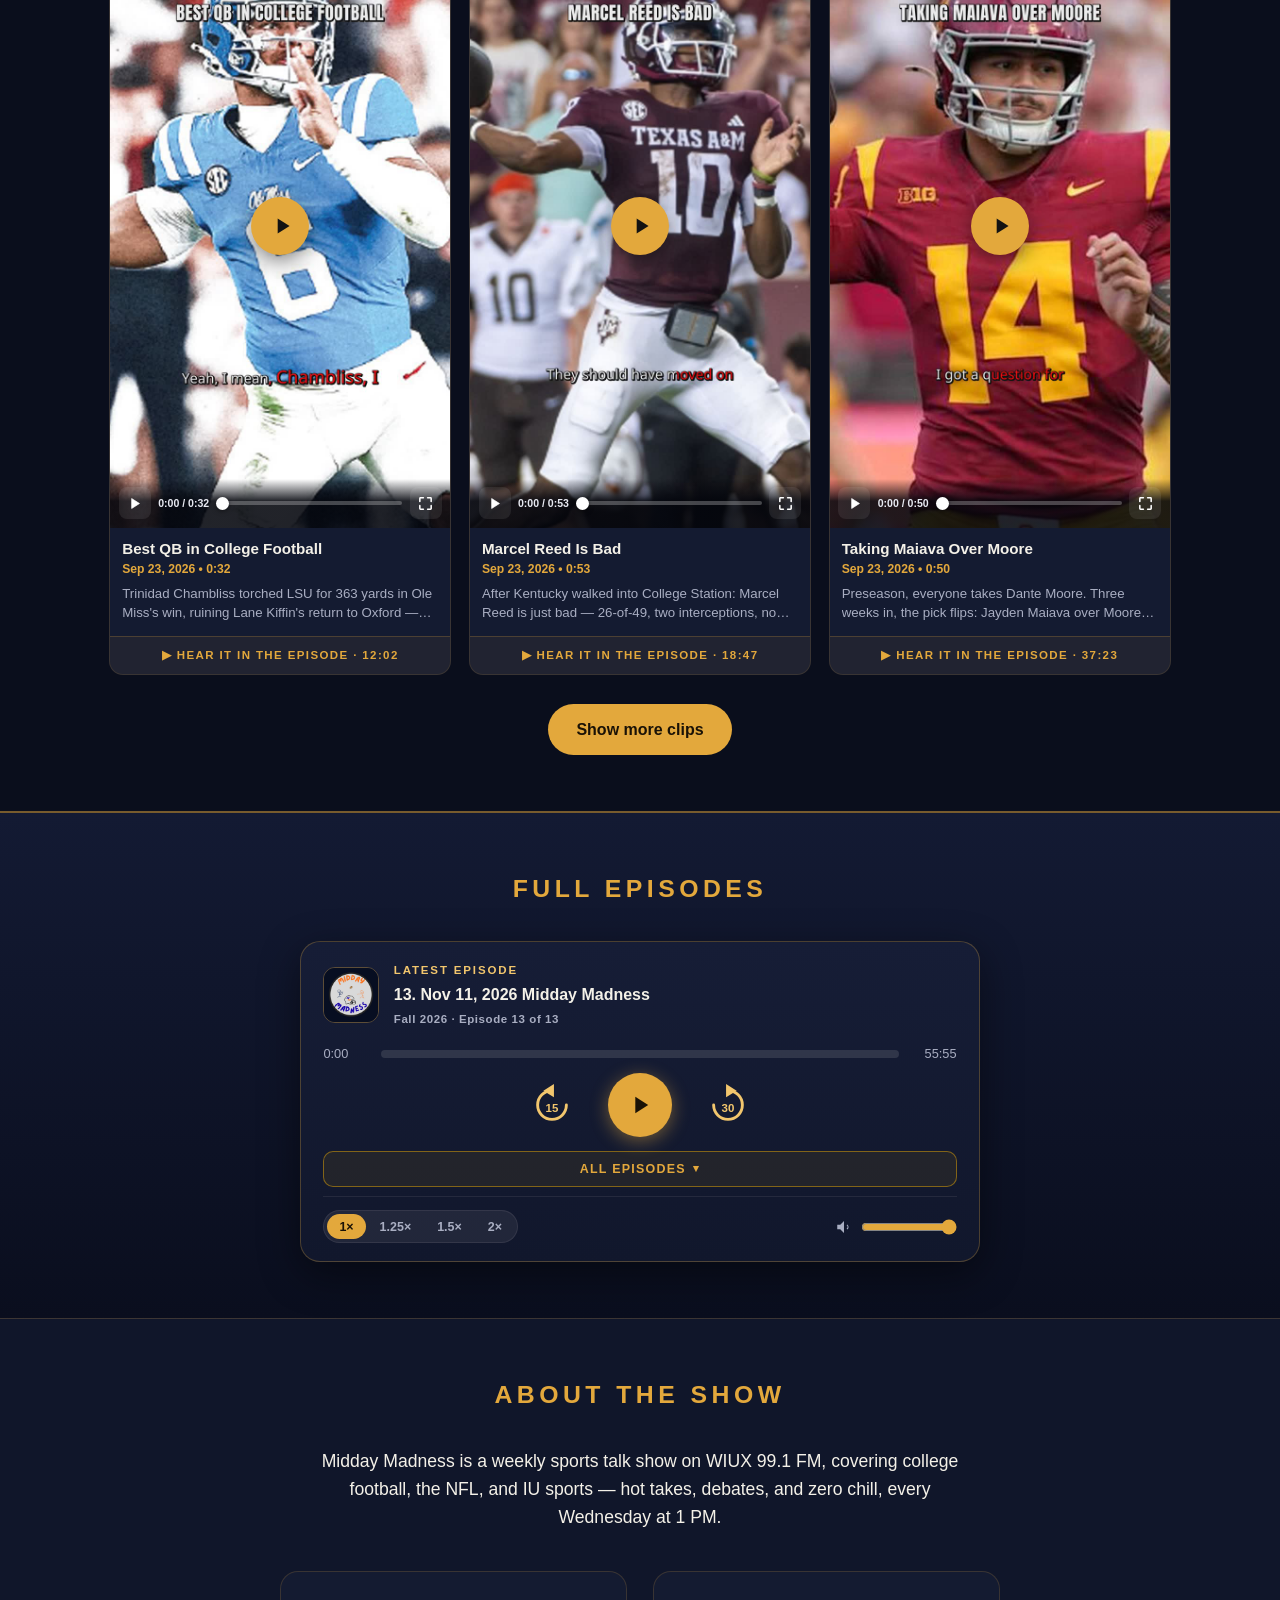
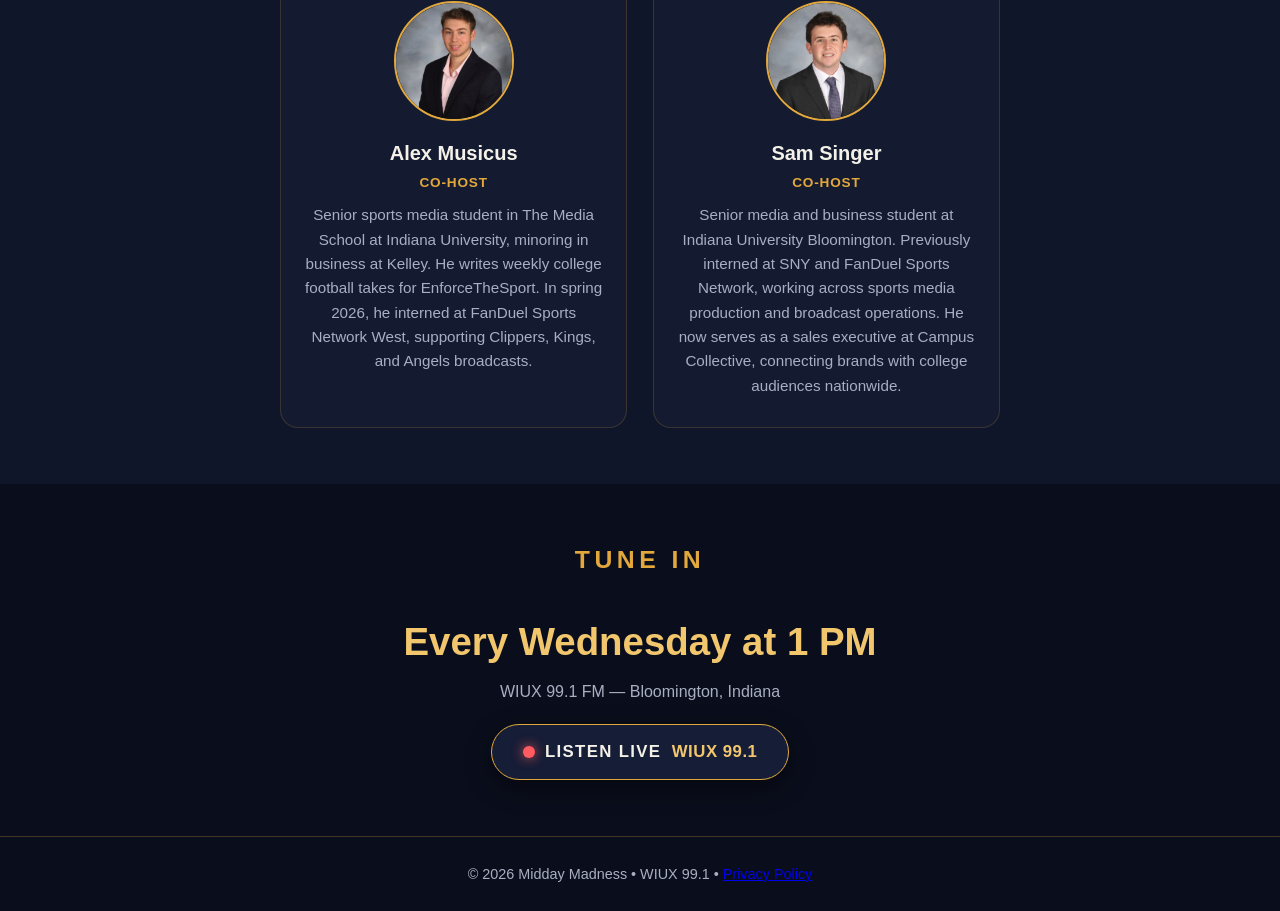
==== commit 3e0b25f2: "Wire Nov 11 episode: player reaches 13 Today's show (New Recording 46 from Drive, renamed to the dat" ====
--- a/index.html
+++ b/index.html
@@ -76,13 +76,13 @@
   <section id="episode" class="episode">
     <h2>FULL EPISODES</h2>
     <div class="player" id="player">
-      <audio id="player-audio" preload="metadata" src="assets/episodes/ep-2026-11-04.m4a"></audio>
+      <audio id="player-audio" preload="metadata" src="assets/episodes/ep-2026-11-11.mp3"></audio>
       <div class="player-head">
         <img class="player-art" src="assets/logo.jpg" alt="Midday Madness logo">
         <div class="player-meta">
           <span class="player-kicker" id="player-kicker">Latest episode</span>
-          <span class="player-title" id="player-title">12. Nov 4, 2026 Midday Madness</span>
-          <span class="player-sub" id="player-sub">Fall 2026 &middot; Episode 12 of 12</span>
+          <span class="player-title" id="player-title">13. Nov 11, 2026 Midday Madness</span>
+          <span class="player-sub" id="player-sub">Fall 2026 &middot; Episode 13 of 13</span>
         </div>
       </div>
       <div class="player-scrub">
@@ -391,61 +391,26 @@
   var retry = document.getElementById('player-retry');
   if (!audio) return;
 
-  /* Lock screen / Control Center (Media Session): one session for the whole page.
-     Whatever played last (the episode or a clip) owns the title, artwork and buttons, so a
-     clip never shows the episode's title and its pause button never pauses the wrong thing. */
-  var sessionOK = ('mediaSession' in navigator) && !!window.MediaMetadata;
-  var epTitle = null;      // title of the selected episode (set by the episode script)
-  var activeMedia = null;  // the <audio>/<video> that currently owns the session
-  function sessionArtwork() {
-    function u(path) { return new URL(path, location.href).href; }
-    return [
-      { src: u('assets/logo-380.jpg'), sizes: '380x380', type: 'image/jpeg' },
-      { src: u('assets/logo.jpg'), sizes: '640x640', type: 'image/jpeg' }
-    ];
-  }
-  function setSessionMeta(title, artist) {
-    try {
-      navigator.mediaSession.metadata = new MediaMetadata({ title: title, artist: artist, album: 'Midday Madness', artwork: sessionArtwork() });
-    } catch (e) {}
-  }
-  function showEpisodeMeta() { if (epTitle) setSessionMeta(epTitle, 'Midday Madness \u00B7 WIUX 99.1 FM'); }
-  function claimSession(el) {
-    activeMedia = el;
-    if (el === audio) { showEpisodeMeta(); return; }
-    var card = el.closest ? el.closest('.clip-card') : null;
-    var h = card && card.querySelector('h3'), m = card && card.querySelector('.meta');
-    var label = m ? m.textContent.split('\u2022')[0].trim() : '';
-    setSessionMeta(h ? h.textContent : 'Midday Madness clip', 'Midday Madness \u00B7 ' + (label || 'WIUX 99.1 FM'));
-  }
-  function setSessionState(s) { try { navigator.mediaSession.playbackState = s; } catch (e) {} }
-  window.MM_session = {
-    setEpisodeTitle: function (title) { epTitle = title; if (sessionOK && (!activeMedia || activeMedia === audio)) showEpisodeMeta(); }
-  };
-  if (sessionOK) {
-    var cur = function () { return activeMedia || audio; };
+  if ('mediaSession' in navigator) {
     var setHandler = function (action, fn) { try { navigator.mediaSession.setActionHandler(action, fn); } catch (e) {} };
-    setHandler('play', function () { var p = cur().play(); if (p && p.catch) p.catch(function () {}); });
-    setHandler('pause', function () { cur().pause(); });
-    setHandler('seekbackward', function (d) { var a = cur(); a.currentTime = Math.max(0, a.currentTime - ((d && d.seekOffset) || 10)); });
-    setHandler('seekforward', function (d) { var a = cur(); if (a.duration) a.currentTime = Math.min(a.duration, a.currentTime + ((d && d.seekOffset) || 10)); });
-    setHandler('seekto', function (d) { var a = cur(); if (d && typeof d.seekTime === 'number') { try { a.currentTime = d.seekTime; } catch (e) {} } });
-    function ours(t) { return t === audio || (t && t.tagName === 'VIDEO' && t.closest && t.closest('.clip-card')); }
-    /* Media events don't bubble, but a capturing listener on document sees every <audio>/<video>. */
-    document.addEventListener('play', function (e) { if (ours(e.target)) { claimSession(e.target); setSessionState('playing'); } }, true);
-    document.addEventListener('pause', function (e) { if (e.target === activeMedia) setSessionState('paused'); }, true);
-    document.addEventListener('ended', function (e) { if (e.target === activeMedia) setSessionState('paused'); }, true);
+    setHandler('play', function () { var p = audio.play(); if (p && p.catch) p.catch(function () {}); });
+    setHandler('pause', function () { audio.pause(); });
+    setHandler('seekbackward', function (d) { audio.currentTime = Math.max(0, audio.currentTime - ((d && d.seekOffset) || 10)); });
+    setHandler('seekforward', function (d) { if (audio.duration) audio.currentTime = Math.min(audio.duration, audio.currentTime + ((d && d.seekOffset) || 10)); });
+    setHandler('seekto', function (d) { if (d && typeof d.seekTime === 'number') { try { audio.currentTime = d.seekTime; } catch (e) {} } });
     var lastPos = 0;
-    document.addEventListener('timeupdate', function (e) {
-      var a = e.target;
-      if (a !== activeMedia) return;
+    audio.addEventListener('timeupdate', function () {
       var now = Date.now();
-      if (now - lastPos < 1000 || !a.duration || !isFinite(a.duration)) return;
+      if (now - lastPos < 1000 || !audio.duration || !isFinite(audio.duration)) return;
       lastPos = now;
       try {
-        navigator.mediaSession.setPositionState({ duration: a.duration, playbackRate: a.playbackRate, position: Math.max(0, Math.min(a.currentTime, a.duration)) });
-      } catch (e2) {}
-    }, true);
+        navigator.mediaSession.setPositionState({
+          duration: audio.duration,
+          playbackRate: audio.playbackRate,
+          position: Math.max(0, Math.min(audio.currentTime, audio.duration))
+        });
+      } catch (e) {}
+    });
   }
 
   function loading(on) { if (player) player.classList.toggle('is-loading', !!on); }
@@ -568,7 +533,15 @@
   function esc(s) { return String(s).replace(/[&<>"]/g, function (c) { return { '&': '&amp;', '<': '&lt;', '>': '&gt;', '"': '&quot;' }[c]; }); }
 
   function setEpMediaSession(title) {
-    if (window.MM_session) window.MM_session.setEpisodeTitle(title);
+    if (!('mediaSession' in navigator) || !window.MediaMetadata) return;
+    try {
+      navigator.mediaSession.metadata = new MediaMetadata({
+        title: title,
+        artist: 'Midday Madness \u00B7 WIUX 99.1 FM',
+        album: 'Midday Madness',
+        artwork: [{ src: new URL('assets/logo.jpg', location.href).href, sizes: '512x512', type: 'image/jpeg' }]
+      });
+    } catch (e) {}
   }
 
   var loadToken = 0;
--- a/styles.css
+++ b/styles.css
@@ -93,13 +93,6 @@
   width: 100%; aspect-ratio: 9 / 16; display: block; background: #000;
   object-fit: contain;
 }
-/* Loading placeholders: same layout as a real card; only opacity animates (compositor-only). */
-.clip-card.skel .skel-media { width: 100%; aspect-ratio: 9 / 16; background: #0b0e1a; }
-.clip-card.skel h3, .clip-card.skel .meta, .clip-card.skel .blurb, .clip-card.skel .strip-btn { color: transparent; user-select: none; }
-.clip-card.skel .clip-body, .clip-card.skel .strip-btn { animation: skel-pulse 1.4s ease-in-out infinite; }
-.clip-card.skel .clip-body h3, .clip-card.skel .clip-body .meta { background: rgba(255, 255, 255, 0.05); border-radius: 4px; }
-@keyframes skel-pulse { 0%, 100% { opacity: 1; } 50% { opacity: 0.55; } }
-@media (prefers-reduced-motion: reduce) { .clip-card.skel .clip-body, .clip-card.skel .strip-btn { animation: none; } }
 .clip-body { padding: 0.65rem 0.75rem 0.8rem; }
 .clip-body h3 { font-size: 0.95rem; line-height: 1.3; margin-bottom: 0.1rem; }
 .clip-body .meta { color: var(--gold); font-weight: 700; font-size: 0.76rem; margin-bottom: 0.3rem; }
@@ -118,8 +111,6 @@
 .strip-btn:hover { background: rgba(227, 168, 60, 0.16); }
 .strip-btn:active { transform: scale(0.99); }
 @media (max-width: 640px) { .strip-btn .strip-long { display: none; } }
-/* While clips load, keep the button's space reserved (invisible) so the sections below don't jump. */
-.show-more.is-pending[hidden] { display: block !important; visibility: hidden; } /* beats the global [hidden] rule */
 .show-more {
   display: block; margin: 1.8rem auto 0; cursor: pointer;
   background: var(--gold); color: #1a1206; border: none; border-radius: 999px;
@@ -165,7 +156,6 @@
 }
 .ep-row.now .ep-badge { background: var(--gold); }
 .ep-rmain { flex: 1 1 auto; min-width: 0; display: flex; flex-direction: column; gap: 0.08rem; }
-.ep-rdate { font-size: 0.64rem; color: var(--muted); font-weight: 700; letter-spacing: 0.06em; text-transform: uppercase; }
 .ep-rtitle { font-size: 0.88rem; font-weight: 700; white-space: nowrap; overflow: hidden; text-overflow: ellipsis; }
 .ep-rtime { flex: 0 0 auto; font-size: 0.7rem; color: var(--muted); font-variant-numeric: tabular-nums; }
 .ep-rplay { flex: 0 0 auto; color: var(--gold); font-size: 0.8rem; }
@@ -313,7 +303,6 @@
 .player-speeds button.is-active { background: var(--gold); color: #1a1206; }
 .player-volume { display: flex; align-items: center; gap: 0.5rem; color: var(--muted); }
 .player-volume input[type="range"] { width: 96px; accent-color: var(--gold); cursor: pointer; }
-.player-hint { color: var(--muted); font-size: 0.9rem; margin-top: 1rem; }
 @media (max-width: 520px) {
   .player { padding: 1rem; }
   .player-volume { display: none; }
@@ -364,30 +353,19 @@
   box-shadow: 0 8px 28px rgba(227, 168, 60, 0.2);
 }
 .live-dot {
-  display: inline-block; position: relative; width: 0.75rem; height: 0.75rem; border-radius: 50%; flex: none;
+  display: inline-block; width: 0.75rem; height: 0.75rem; border-radius: 50%; flex: none;
   background: #ff5b61;
-  box-shadow: 0 0 8px rgba(255, 91, 97, 0.8);
+  box-shadow: 0 0 0 0 rgba(255, 91, 97, 0.7), 0 0 12px rgba(255, 91, 97, 0.9);
   animation: live-pulse 1.4s ease-in-out infinite;
-}
-/* The expanding ring is a scaled/faded pseudo-element (compositor-only) instead of an animated box-shadow, which repainted every frame. */
-.live-dot::after {
-  content: ''; position: absolute; inset: 0; border-radius: 50%; background: inherit; opacity: 0;
-  animation: live-ring 1.4s ease-out infinite;
 }
 body.live-soon .live-dot {
   background: var(--gold-soft);
-  box-shadow: 0 0 8px rgba(242, 198, 109, 0.7);
+  box-shadow: 0 0 0 0 rgba(242, 198, 109, 0.6), 0 0 12px rgba(242, 198, 109, 0.8);
 }
 @keyframes live-pulse {
-  0%, 100% { opacity: 1; }
-  50% { opacity: 0.75; }
-}
-@keyframes live-ring {
-  0% { transform: scale(1); opacity: 0; }
-  8% { opacity: 0.5; }
-  50%, 100% { transform: scale(2.2); opacity: 0; }
-}
-@media (prefers-reduced-motion: reduce) { .live-dot, .live-dot::after { animation: none; } }
+  0%, 100% { opacity: 1; box-shadow: 0 0 0 0 rgba(255, 91, 97, 0.55), 0 0 12px rgba(255, 91, 97, 0.9); }
+  50% { opacity: 0.75; box-shadow: 0 0 0 7px rgba(255, 91, 97, 0), 0 0 4px rgba(255, 91, 97, 0.5); }
+}
 .live-text { display: flex; flex-direction: column; line-height: 1.3; margin-right: auto; min-width: 0; }
 .live-text strong {
   letter-spacing: 0.14em; font-size: 0.85rem; font-weight: 900; color: #fff;
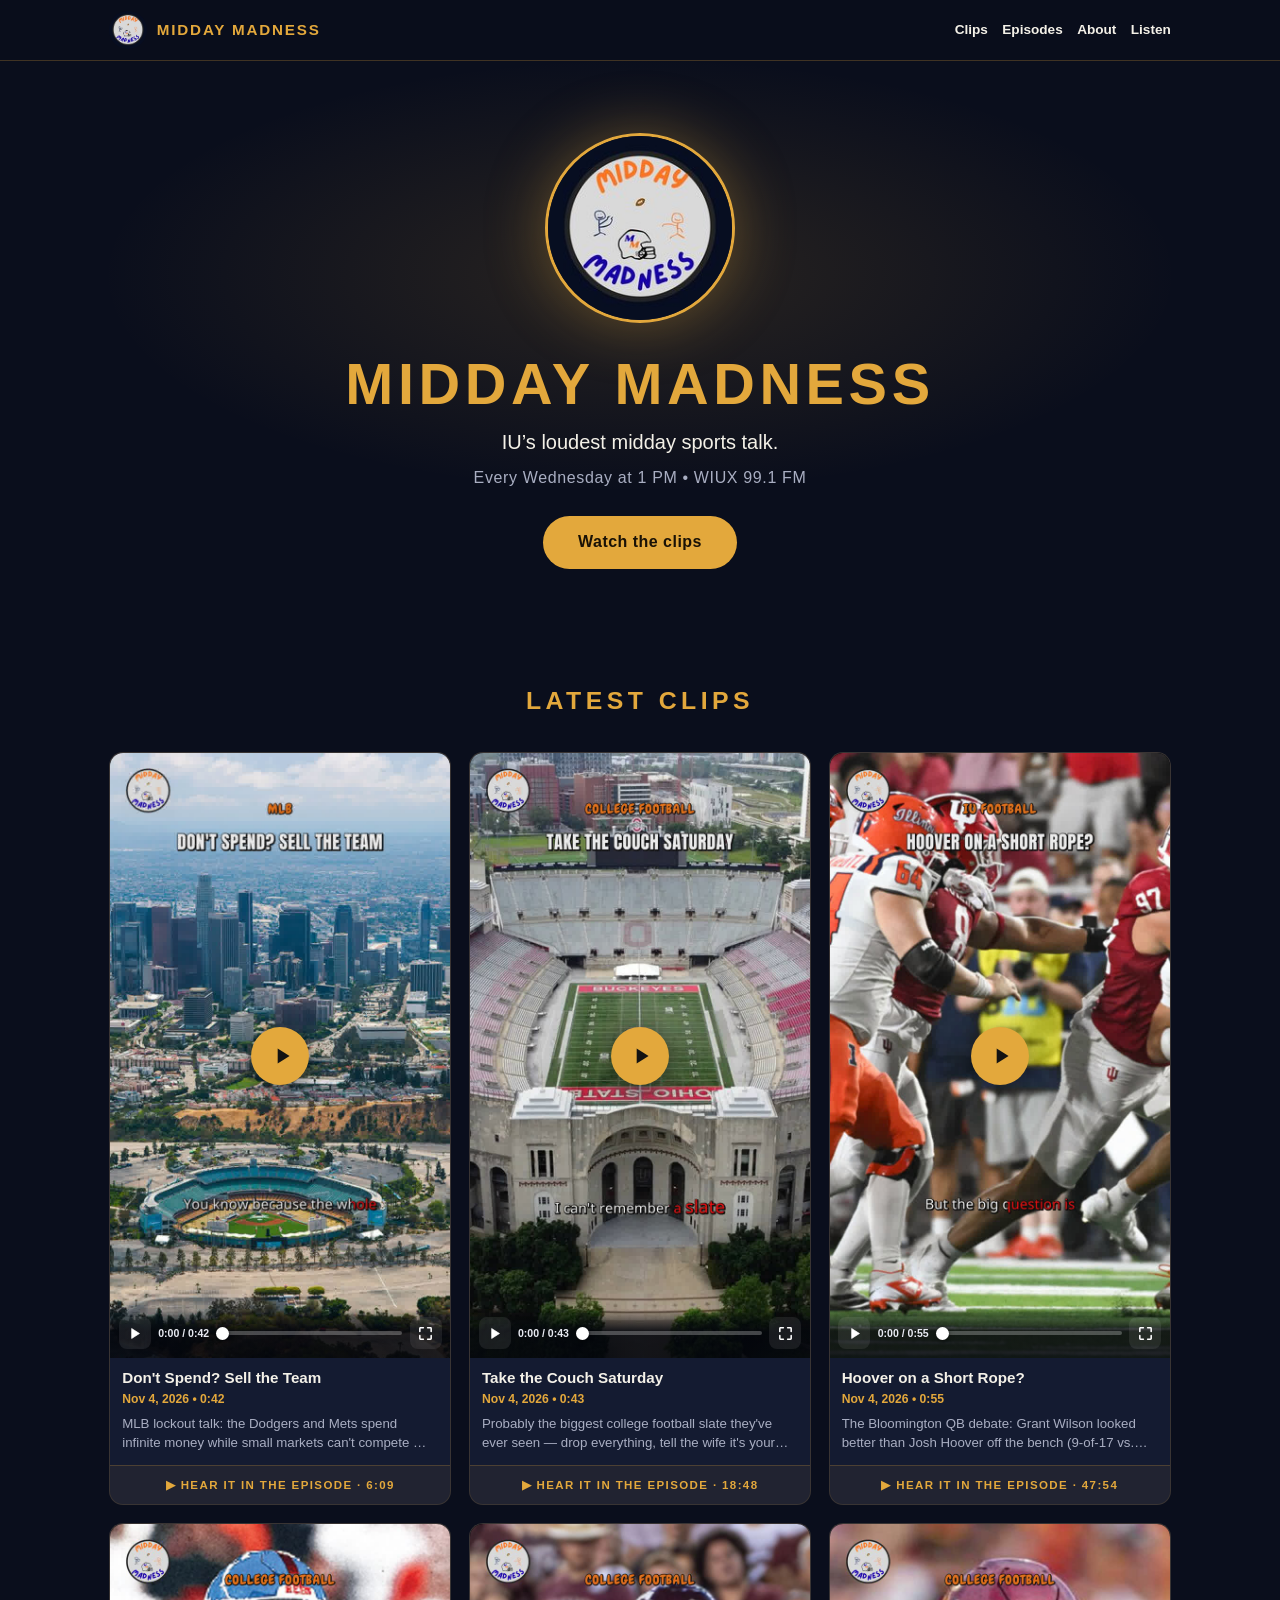
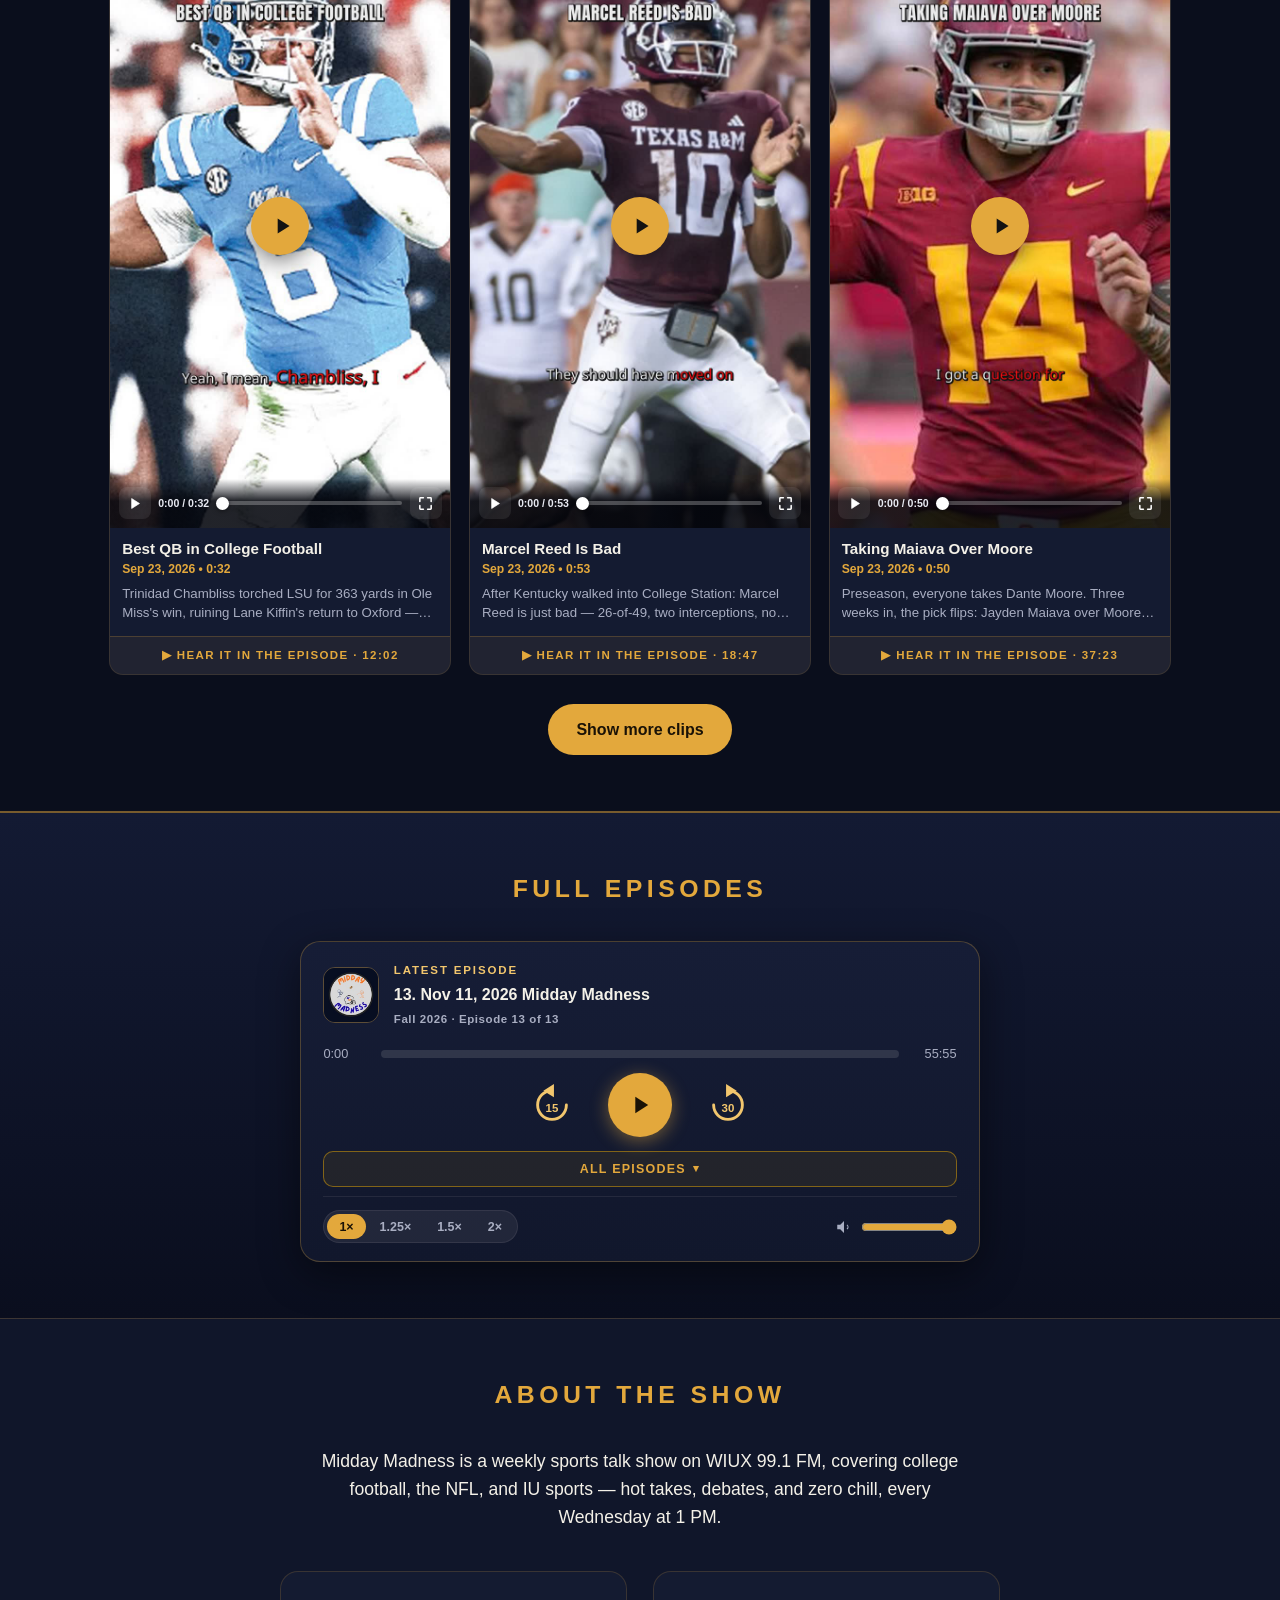
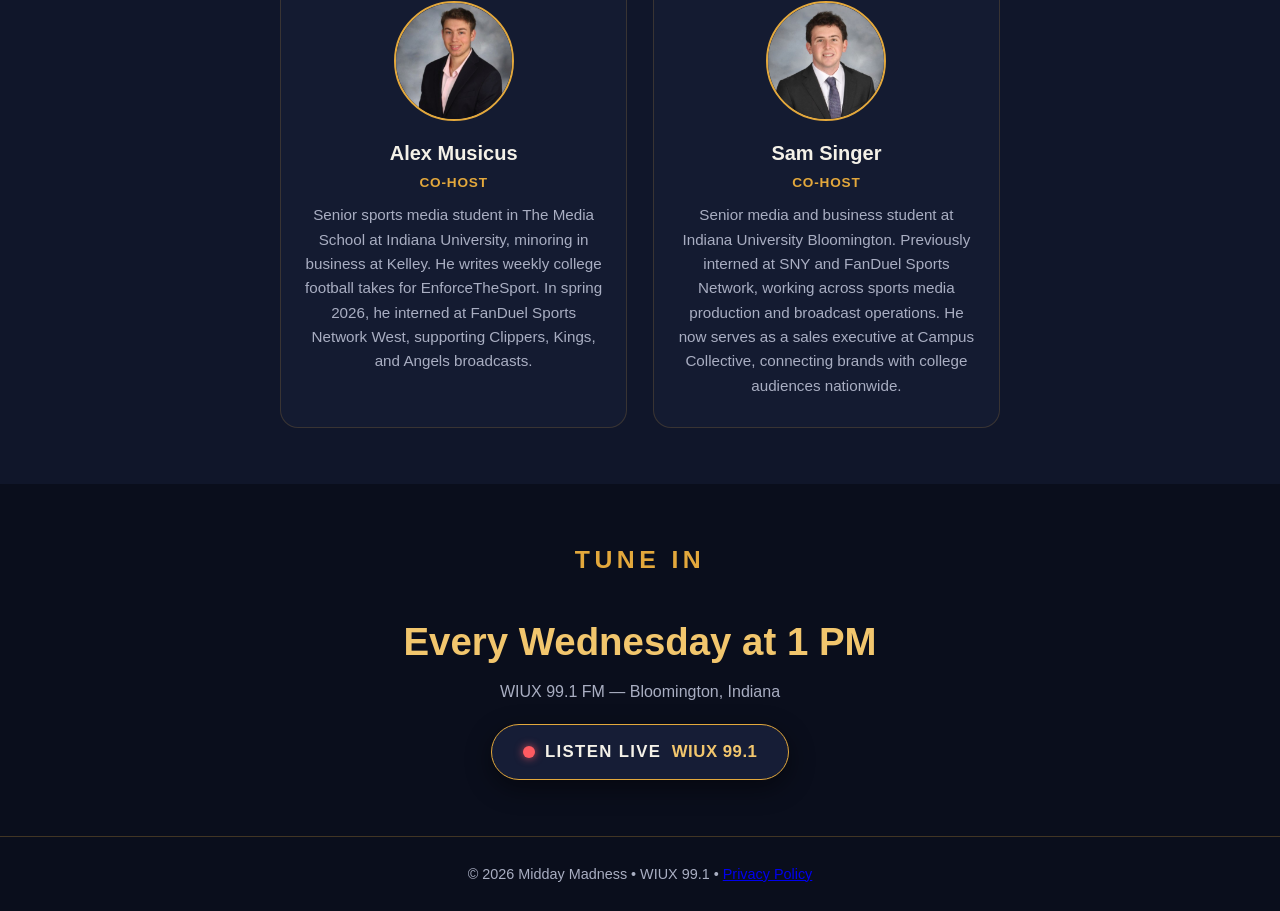
==== commit a20bfd32: "perf: zero layout shift on home clips, compositor-only live dot (#11) * perf: stop pre-tap clip down" ====
--- a/index.html
+++ b/index.html
@@ -21,7 +21,7 @@
 <meta name="twitter:title" content="Midday Madness — WIUX 99.1">
 <meta name="twitter:description" content="IU's loudest midday sports talk. Every Wednesday at 1 PM on WIUX 99.1 FM.">
 <meta name="twitter:image" content="https://midday-madness.vercel.app/assets/og-card.jpg">
-<link rel="stylesheet" href="styles.css?v=20261110n">
+<link rel="stylesheet" href="styles.css?v=20261111d">
 </head>
 <body class="has-banner">
 <div id="live-banner" class="live-banner" hidden>
@@ -34,7 +34,7 @@
 <header class="nav">
   <div class="nav-inner">
     <a class="brand" href="#top">
-      <img src="assets/logo.jpg" alt="Midday Madness logo">
+      <img src="assets/logo-190.jpg" alt="Midday Madness logo">
       <span>MIDDAY MADNESS</span>
     </a>
     <nav>
@@ -59,7 +59,7 @@
     </div>
   </section>
   <section class="hero">
-    <img class="hero-logo" src="assets/logo.jpg" alt="Midday Madness logo">
+    <img class="hero-logo" src="assets/logo.jpg" srcset="assets/logo-190.jpg 190w, assets/logo-380.jpg 380w, assets/logo.jpg 640w" sizes="190px" width="190" height="190" alt="Midday Madness logo">
     <h1>MIDDAY MADNESS</h1>
     <p class="tagline">IU&rsquo;s loudest midday sports talk.</p>
     <p class="schedule">Every Wednesday at 1 PM &bull; WIUX 99.1 FM</p>
@@ -68,9 +68,17 @@
 
   <section id="clips" class="clips">
     <h2>LATEST CLIPS</h2>
-    <div class="clip-grid" id="clip-grid"></div>
+    <!-- Placeholder cards reserve the grid's space (same classes/sizes as real cards) so the page below never jumps when clips.json arrives; the script replaces them. -->
+    <div class="clip-grid" id="clip-grid" aria-busy="true" aria-hidden="true">
+      <article class="clip-card skel"><div class="clip-media"><div class="skel-media"></div></div><div class="clip-body"><h3>&nbsp;<br>&nbsp;</h3><p class="meta">&nbsp;</p><p class="blurb">&nbsp;</p></div><div class="strip-btn">&nbsp;</div></article>
+      <article class="clip-card skel"><div class="clip-media"><div class="skel-media"></div></div><div class="clip-body"><h3>&nbsp;<br>&nbsp;</h3><p class="meta">&nbsp;</p><p class="blurb">&nbsp;</p></div><div class="strip-btn">&nbsp;</div></article>
+      <article class="clip-card skel"><div class="clip-media"><div class="skel-media"></div></div><div class="clip-body"><h3>&nbsp;<br>&nbsp;</h3><p class="meta">&nbsp;</p><p class="blurb">&nbsp;</p></div><div class="strip-btn">&nbsp;</div></article>
+      <article class="clip-card skel"><div class="clip-media"><div class="skel-media"></div></div><div class="clip-body"><h3>&nbsp;<br>&nbsp;</h3><p class="meta">&nbsp;</p><p class="blurb">&nbsp;</p></div><div class="strip-btn">&nbsp;</div></article>
+      <article class="clip-card skel"><div class="clip-media"><div class="skel-media"></div></div><div class="clip-body"><h3>&nbsp;<br>&nbsp;</h3><p class="meta">&nbsp;</p><p class="blurb">&nbsp;</p></div><div class="strip-btn">&nbsp;</div></article>
+      <article class="clip-card skel"><div class="clip-media"><div class="skel-media"></div></div><div class="clip-body"><h3>&nbsp;<br>&nbsp;</h3><p class="meta">&nbsp;</p><p class="blurb">&nbsp;</p></div><div class="strip-btn">&nbsp;</div></article>
+    </div>
     <p class="clips-empty" id="clips-empty" hidden>Clips are on their way &mdash; check back after Wednesday&rsquo;s show.</p>
-    <button type="button" class="show-more" id="clips-more" hidden>Show more clips</button>
+    <button type="button" class="show-more is-pending" id="clips-more" hidden tabindex="-1" aria-hidden="true">Show more clips</button>
   </section>
 
   <section id="episode" class="episode">
@@ -78,7 +86,7 @@
     <div class="player" id="player">
       <audio id="player-audio" preload="metadata" src="assets/episodes/ep-2026-11-11.mp3"></audio>
       <div class="player-head">
-        <img class="player-art" src="assets/logo.jpg" alt="Midday Madness logo">
+        <img class="player-art" src="assets/logo-190.jpg" alt="Midday Madness logo">
         <div class="player-meta">
           <span class="player-kicker" id="player-kicker">Latest episode</span>
           <span class="player-title" id="player-title">13. Nov 11, 2026 Midday Madness</span>
@@ -692,14 +700,14 @@
       if (!en.isIntersecting) return;
       var v = en.target;
       lazyIO.unobserve(v);
+      // Poster only: the video file is not requested until the viewer taps play (ensureSrc in wireClipControls).
       if (v.dataset.poster) v.poster = v.dataset.poster;
-      if (v.dataset.src) { v.src = v.dataset.src; v.preload = 'metadata'; }
     });
   }, { rootMargin: '600px' }) : null;
   function lazyWatch(scope) {
     scope.querySelectorAll('video[data-src]').forEach(function (v) {
       if (lazyIO) lazyIO.observe(v);
-      else { v.poster = v.dataset.poster || ''; v.src = v.dataset.src; }
+      else { v.poster = v.dataset.poster || ''; }
     });
   }
   function renderMore() {
@@ -725,12 +733,22 @@
   });
   moreBtn.addEventListener('click', renderMore);
 
+  function clearSkeleton() {
+    grid.innerHTML = '';
+    grid.removeAttribute('aria-busy');
+    grid.removeAttribute('aria-hidden');
+    moreBtn.classList.remove('is-pending');
+    moreBtn.removeAttribute('tabindex');
+    moreBtn.removeAttribute('aria-hidden');
+  }
+
   function init(clipsData, epsData) {
     clips = clipsData.slice().sort(function (a, b) { return b.episodeDate.localeCompare(a.episodeDate) || a.startSec - b.startSec; });
     epsData.forEach(function (ep) { episodes[ep.date] = ep; });
     epList = epsData.filter(function (ep) { return ep.audioFile; })
       .sort(function (a, b) { return a.date.localeCompare(b.date); });
-    if (!clips.length) { emptyMsg.hidden = false; return; }
+    if (!clips.length) { clearSkeleton(); emptyMsg.hidden = false; return; }
+    clearSkeleton();
     renderMore();
     buildSheet();
     var q = new URLSearchParams(location.search);
@@ -758,7 +776,7 @@
     fetch('data/clips.json').then(function (r) { return r.json(); }),
     fetch('data/episodes.json').then(function (r) { return r.json(); })
   ]).then(function (res) { init(res[0], res[1]); })
-    .catch(function () { emptyMsg.hidden = false; });
+    .catch(function () { clearSkeleton(); emptyMsg.hidden = false; });
 })();
 </script>
 </body>
--- a/styles.css
+++ b/styles.css
@@ -93,6 +93,13 @@
   width: 100%; aspect-ratio: 9 / 16; display: block; background: #000;
   object-fit: contain;
 }
+/* Loading placeholders: same layout as a real card; only opacity animates (compositor-only). */
+.clip-card.skel .skel-media { width: 100%; aspect-ratio: 9 / 16; background: #0b0e1a; }
+.clip-card.skel h3, .clip-card.skel .meta, .clip-card.skel .blurb, .clip-card.skel .strip-btn { color: transparent; user-select: none; }
+.clip-card.skel .clip-body, .clip-card.skel .strip-btn { animation: skel-pulse 1.4s ease-in-out infinite; }
+.clip-card.skel .clip-body h3, .clip-card.skel .clip-body .meta { background: rgba(255, 255, 255, 0.05); border-radius: 4px; }
+@keyframes skel-pulse { 0%, 100% { opacity: 1; } 50% { opacity: 0.55; } }
+@media (prefers-reduced-motion: reduce) { .clip-card.skel .clip-body, .clip-card.skel .strip-btn { animation: none; } }
 .clip-body { padding: 0.65rem 0.75rem 0.8rem; }
 .clip-body h3 { font-size: 0.95rem; line-height: 1.3; margin-bottom: 0.1rem; }
 .clip-body .meta { color: var(--gold); font-weight: 700; font-size: 0.76rem; margin-bottom: 0.3rem; }
@@ -111,6 +118,8 @@
 .strip-btn:hover { background: rgba(227, 168, 60, 0.16); }
 .strip-btn:active { transform: scale(0.99); }
 @media (max-width: 640px) { .strip-btn .strip-long { display: none; } }
+/* While clips load, keep the button's space reserved (invisible) so the sections below don't jump. */
+.show-more.is-pending[hidden] { display: block !important; visibility: hidden; } /* beats the global [hidden] rule */
 .show-more {
   display: block; margin: 1.8rem auto 0; cursor: pointer;
   background: var(--gold); color: #1a1206; border: none; border-radius: 999px;
@@ -353,19 +362,30 @@
   box-shadow: 0 8px 28px rgba(227, 168, 60, 0.2);
 }
 .live-dot {
-  display: inline-block; width: 0.75rem; height: 0.75rem; border-radius: 50%; flex: none;
+  display: inline-block; position: relative; width: 0.75rem; height: 0.75rem; border-radius: 50%; flex: none;
   background: #ff5b61;
-  box-shadow: 0 0 0 0 rgba(255, 91, 97, 0.7), 0 0 12px rgba(255, 91, 97, 0.9);
+  box-shadow: 0 0 8px rgba(255, 91, 97, 0.8);
   animation: live-pulse 1.4s ease-in-out infinite;
+}
+/* The expanding ring is a scaled/faded pseudo-element (compositor-only) instead of an animated box-shadow, which repainted every frame. */
+.live-dot::after {
+  content: ''; position: absolute; inset: 0; border-radius: 50%; background: inherit; opacity: 0;
+  animation: live-ring 1.4s ease-out infinite;
 }
 body.live-soon .live-dot {
   background: var(--gold-soft);
-  box-shadow: 0 0 0 0 rgba(242, 198, 109, 0.6), 0 0 12px rgba(242, 198, 109, 0.8);
+  box-shadow: 0 0 8px rgba(242, 198, 109, 0.7);
 }
 @keyframes live-pulse {
-  0%, 100% { opacity: 1; box-shadow: 0 0 0 0 rgba(255, 91, 97, 0.55), 0 0 12px rgba(255, 91, 97, 0.9); }
-  50% { opacity: 0.75; box-shadow: 0 0 0 7px rgba(255, 91, 97, 0), 0 0 4px rgba(255, 91, 97, 0.5); }
-}
+  0%, 100% { opacity: 1; }
+  50% { opacity: 0.75; }
+}
+@keyframes live-ring {
+  0% { transform: scale(1); opacity: 0; }
+  8% { opacity: 0.5; }
+  50%, 100% { transform: scale(2.2); opacity: 0; }
+}
+@media (prefers-reduced-motion: reduce) { .live-dot, .live-dot::after { animation: none; } }
 .live-text { display: flex; flex-direction: column; line-height: 1.3; margin-right: auto; min-width: 0; }
 .live-text strong {
   letter-spacing: 0.14em; font-size: 0.85rem; font-weight: 900; color: #fff;
